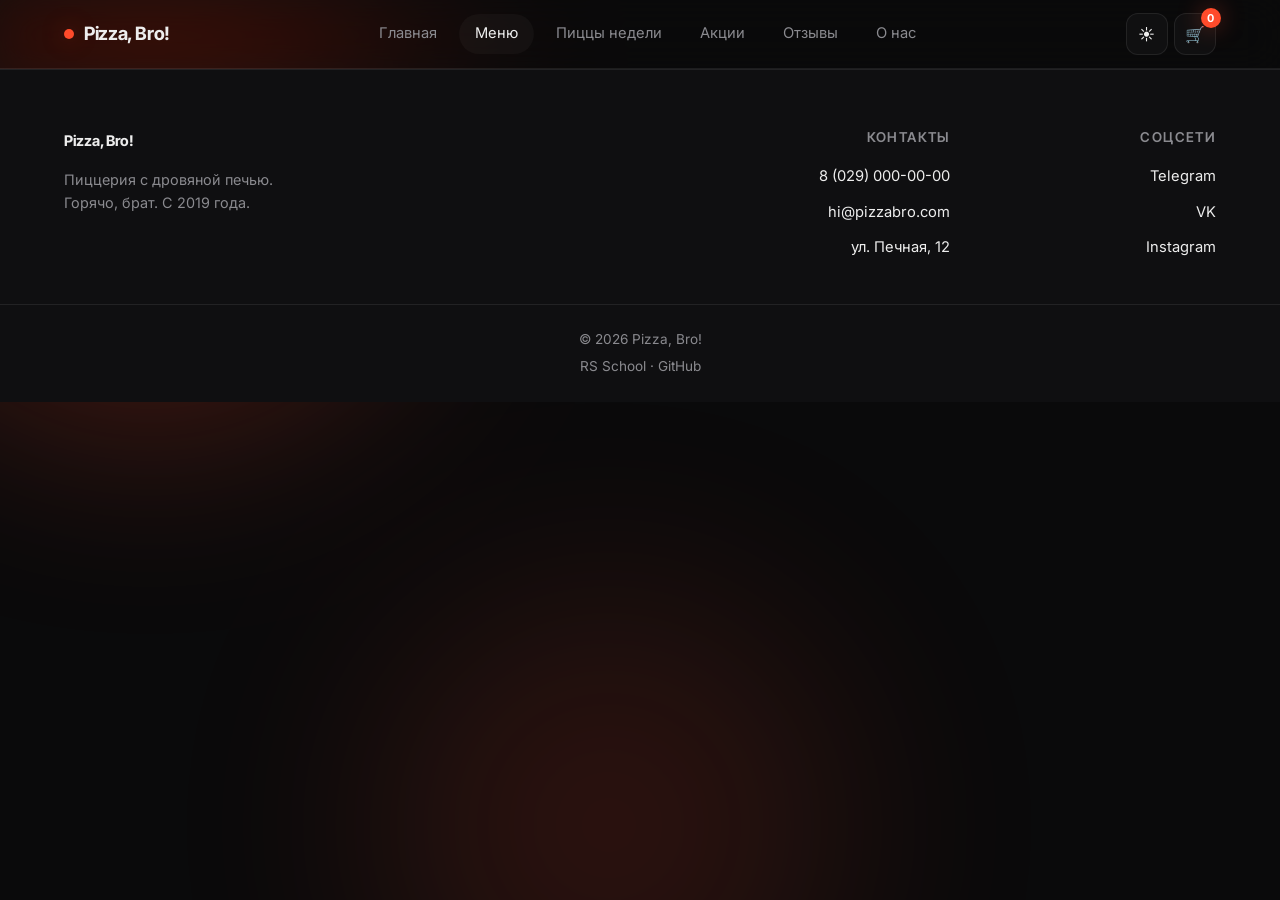
==== catalog.html @ a063a66c "feat: add catalog page with header and footer" ====
<!DOCTYPE html>
<html lang="ru" data-theme="dark">
<head>
    <meta charset="UTF-8">
    <meta name="viewport" content="width=device-width, initial-scale=1.0">
    <title>Меню — Pizza, Bro!</title>
    <meta name="description" content="Меню пиццерии Pizza, Bro!: пицца, напитки, десерты. Доставка за 30 минут.">
    <link rel="icon" type="image/svg+xml" href="favicon.svg">
    <link rel="preconnect" href="https://fonts.googleapis.com">
    <link rel="preconnect" href="https://fonts.gstatic.com" crossorigin>
    <link href="https://fonts.googleapis.com/css2?family=Inter:wght@400;500;600;700&family=Inter+Tight:wght@500;600;700&display=swap" rel="stylesheet">
    <link rel="stylesheet" href="css/style.css">
</head>
<body>

    <div class="bg-blobs">
        <div class="blob blob--1"></div>
        <div class="blob blob--2"></div>
    </div>

    <!-- ================= HEADER ================= -->
    <header class="header">
        <div class="container header__inner">
            <a href="index.html" class="logo" aria-label="Pizza, Bro! — на главную">
                <span class="logo__dot"></span>
                Pizza, Bro!
            </a>

            <nav class="nav" id="nav" aria-label="Основная навигация">
                <ul class="nav__list">
                    <li><a href="index.html" class="nav__link">Главная</a></li>
                    <li><a href="catalog.html" class="nav__link nav__link--active">Меню</a></li>
                    <li><a href="index.html#showcase" class="nav__link">Пиццы недели</a></li>
                    <li><a href="index.html#sale-pizzas" class="nav__link">Акции</a></li>
                    <li><a href="index.html#reviews" class="nav__link">Отзывы</a></li>
                    <li><a href="index.html#features" class="nav__link">О нас</a></li>
                </ul>
            </nav>

            <div class="header__actions">
                <button class="icon-btn" id="themeToggle" type="button" aria-label="Сменить тему">
                    <span class="theme-toggle__icon">☀️</span>
                </button>
                <button class="icon-btn cart-btn" id="cartBtn" type="button" aria-label="Корзина">
                    <span>🛒</span>
                    <span class="cart-btn__count" id="cartCount">0</span>
                </button>
                <button class="burger" id="burger" type="button" aria-label="Открыть меню" aria-expanded="false">
                    <span></span><span></span><span></span>
                </button>
            </div>
        </div>
    </header>

    <main>
        <!-- Контент каталога будет добавлен в следующем коммите -->
    </main>

    <!-- ================= FOOTER ================= -->
    <footer class="footer" id="contacts">
        <div class="container footer__inner">
            <div class="footer__col footer__col--brand">
                <a href="index.html" class="logo" aria-label="Pizza, Bro! — на главную">
                    <span class="logo__dot"></span>
                    Pizza, Bro!
                </a>
                <p>Пиццерия с дровяной печью.<br>Горячо, брат. С 2019 года.</p>
            </div>

            <div class="footer__col">
                <h4>Контакты</h4>
                <ul>
                    <li><a href="tel:+37500000000">8 (029) 000-00-00</a></li>
                    <li><a href="mailto:hi@pizzabro.com">hi@pizzabro.com</a></li>
                    <li>
                        <a href="https://yandex.by/maps/geo/53177019/?ll=27.727503%2C53.882847&z=11.21"
                           target="_blank" rel="noopener noreferrer">
                            ул. Печная, 12
                        </a>
                    </li>
                </ul>
            </div>

            <div class="footer__col">
                <h4>Соцсети</h4>
                <ul>
                    <li><a href="https://t.me/heras8" target="_blank" rel="noopener noreferrer">Telegram</a></li>
                    <li><a href="https://vk.ru" target="_blank" rel="noopener noreferrer">VK</a></li>
                    <li><a href="https://instagram.com/" target="_blank" rel="noopener noreferrer">Instagram</a></li>
                </ul>
            </div>
        </div>

        <div class="footer__bottom">
            <p>© 2026 Pizza, Bro!</p>
            <p>
                <a href="https://rs.school/" target="_blank" rel="noopener noreferrer">RS School</a>
                ·
                <a href="https://github.com/a-heras" target="_blank" rel="noopener noreferrer">GitHub</a>
            </p>
        </div>
    </footer>

    <script src="js/theme.js"></script>
</body>
</html>
---- css/style.css ----
:root {
    --bg: #0a0a0b;
    --bg-alt: #0f0f11;
    --card: rgba(255, 255, 255, .03);
    --card-hover: rgba(255, 255, 255, .06);
    --text: #ededed;
    --text-muted: #8a8a8f;
    --accent: #ff4b2b;
    --accent-hover: #ff6647;
    --accent-2: #ffc93c;
    --border: rgba(255, 255, 255, .08);
    --border-hover: rgba(255, 255, 255, .16);
    --glow: 0 0 60px rgba(255, 75, 43, .35);
    --glow-sm: 0 0 24px rgba(255, 75, 43, .4);
    --glow-btn:
        0 0 12px rgba(255, 75, 43, .35),
        0 0 24px rgba(255, 75, 43, .15);
    --radius: 24px;
    --radius-sm: 12px;
    --radius-pill: 999px;
    --container: 1200px;
    --transition: .3s cubic-bezier(.16, 1, .3, 1);
    --font: 'Inter', system-ui, sans-serif;
    --font-display: 'Inter Tight', 'Inter', sans-serif;
}

[data-theme="light"] {
    --bg: #f6f2ea;
    --bg-alt: #fdfaf4;
    --card: rgba(0, 0, 0, .025);
    --card-hover: rgba(0, 0, 0, .05);
    --text: #1c1814;
    --text-muted: #6d6359;
    --accent: #d6351a;
    --accent-hover: #e63a1c;
    --accent-2: #d68a00;
    --border: rgba(0, 0, 0, .09);
    --border-hover: rgba(0, 0, 0, .17);
    --glow: 0 0 40px rgba(214, 53, 26, .18);
    --glow-sm: 0 0 20px rgba(214, 53, 26, .22);
    --glow-btn:
        0 0 10px rgba(214, 53, 26, .22),
        0 0 20px rgba(214, 53, 26, .1);
}

* {
    margin: 0;
    padding: 0;
    box-sizing: border-box;
}

html {
    scroll-behavior: smooth;
    scroll-padding-top: 80px;
}

body {
    font-family: var(--font);
    background: var(--bg);
    color: var(--text);
    line-height: 1.6;
    -webkit-font-smoothing: antialiased;
    overflow-x: hidden;
    transition: background var(--transition), color var(--transition);
}

a {
    color: inherit;
    text-decoration: none;
}

img {
    max-width: 100%;
    display: block;
}

button {
    font-family: inherit;
    cursor: pointer;
    border: none;
    background: none;
}

ul {
    list-style: none;
}

h1,
h2,
h3,
h4 {
    font-family: var(--font-display);
    font-weight: 600;
    letter-spacing: -.03em;
    line-height: 1.1;
}

.container {
    max-width: var(--container);
    margin: 0 auto;
    padding: 0 24px;
}

section {
    padding: 100px 0;
}

.bg-blobs {
    position: fixed;
    inset: 0;
    z-index: -1;
    overflow: hidden;
    pointer-events: none;
}

.blob {
    position: absolute;
    border-radius: 50%;
    filter: blur(120px);
    opacity: .35;
}

.blob--1 {
    width: 500px;
    height: 500px;
    background: var(--accent);
    top: -100px;
    left: -100px;
    animation: blobFloat 20s ease-in-out infinite;
}

.blob--2 {
    width: 450px;
    height: 450px;
    background: var(--accent);
    bottom: -150px;
    left: 30%;
    opacity: .15;
    animation: blobFloat 30s ease-in-out infinite;
}

@keyframes blobFloat {
    0%,
    100% {
        transform: translate(0, 0) scale(1);
    }
    33% {
        transform: translate(60px, -40px) scale(1.1);
    }
    66% {
        transform: translate(-40px, 60px) scale(.95);
    }
}

.section-head {
    display: flex;
    justify-content: space-between;
    align-items: flex-end;
    gap: 24px;
    flex-wrap: wrap;
    margin-bottom: 60px;
}

.section-head--center {
    flex-direction: column;
    align-items: center;
    text-align: center;
}

.section-title {
    font-size: clamp(1.5rem, 3vw, 2.25rem);
    margin-bottom: 12px;
}

.section-sub {
    color: var(--text-muted);
    font-size: 1.05rem;
    max-width: 520px;
}

.btn {
    display: inline-flex;
    align-items: center;
    justify-content: center;
    gap: 8px;
    padding: 14px 26px;
    border-radius: var(--radius-sm);
    font-weight: 500;
    font-size: .95rem;
    transition: var(--transition);
    white-space: nowrap;
}

.btn--primary {
    background: var(--accent);
    color: #fff;
    box-shadow: var(--glow-sm);
}

.btn--primary:hover {
    background: var(--accent-hover);
    color: #fff;
    transform: translateY(-2px);
    box-shadow: var(--glow-btn);
}

.btn__arrow {
    transition: transform var(--transition);
}

.btn--primary:hover .btn__arrow {
    transform: translateX(4px);
}

.btn--ghost {
    background: var(--card);
    color: var(--text);
    border: 1px solid var(--border);
    backdrop-filter: blur(10px);
}

.btn--ghost:hover {
    background: var(--accent);
    border-color: var(--accent);
    color: #fff;
    transform: translateY(-2px);
    box-shadow: var(--glow-btn);
}

.btn--small {
    padding: 9px 18px;
    font-size: .85rem;
    background: var(--accent);
    color: #fff;
    border-radius: var(--radius-sm);
}

.btn--small:hover {
    background: var(--accent-hover);
    color: #fff;
    box-shadow: var(--glow-btn);
}

/* ============================================================
   HEADER
   ============================================================ */

.header {
    position: sticky;
    top: 0;
    z-index: 100;
    background: rgba(10, 10, 11, .6);
    backdrop-filter: saturate(180%) blur(20px);
    -webkit-backdrop-filter: saturate(180%) blur(20px);
    border-bottom: 1px solid var(--border);
    transition: background var(--transition);
}

[data-theme="light"] .header {
    background: rgba(250, 250, 250, .7);
}

.header__inner {
    display: flex;
    align-items: center;
    justify-content: space-between;
    height: 68px;
    gap: 24px;
}

.logo {
    display: flex;
    align-items: center;
    gap: 10px;
    font-family: var(--font-display);
    font-weight: 700;
    font-size: 1.15rem;
    letter-spacing: -.02em;
}

.logo__dot {
    width: 10px;
    height: 10px;
    border-radius: 50%;
    background: var(--accent);
    box-shadow: var(--glow-sm);
    animation: pulse 2s ease-in-out infinite;
}

@keyframes pulse {
    0%,
    100% {
        opacity: 1;
        transform: scale(1);
    }
    50% {
        opacity: .7;
        transform: scale(1.2);
    }
}

.nav__list {
    display: flex;
    gap: 6px;
}

.nav__link {
    display: inline-block;
    font-size: .92rem;
    color: var(--text-muted);
    padding: 8px 16px;
    border-radius: var(--radius-pill);
    transition: var(--transition);
}

.nav__link:hover {
    color: #fff;
    background: var(--accent);
    box-shadow: var(--glow-btn);
}

.nav__link--active {
    color: var(--text);
    background: var(--card);
}

.header__actions {
    display: flex;
    align-items: center;
    gap: 6px;
}

.icon-btn {
    width: 42px;
    height: 42px;
    border-radius: var(--radius-sm);
    display: grid;
    place-items: center;
    font-size: 1rem;
    color: var(--text);
    background: var(--card);
    border: 1px solid var(--border);
    position: relative;
    transition: var(--transition);
}

.icon-btn:hover {
    background: var(--accent);
    border-color: var(--accent);
    color: #fff;
    transform: translateY(-1px);
    box-shadow: var(--glow-btn);
}

#themeToggle:hover {
    background: var(--card-hover);
    border-color: rgba(255, 75, 43, .4);
    color: var(--accent);
    box-shadow: var(--glow-btn);
}

.cart-btn__count {
    position: absolute;
    top: -6px;
    right: -6px;
    background: var(--accent);
    color: #fff;
    font-size: .68rem;
    font-weight: 700;
    min-width: 20px;
    height: 20px;
    padding: 0 5px;
    border-radius: 999px;
    display: grid;
    place-items: center;
    box-shadow: var(--glow-sm);
}

.burger {
    display: none;
    flex-direction: column;
    gap: 5px;
    width: 42px;
    height: 42px;
    background: transparent;
    border: none;
    align-items: center;
    justify-content: center;
    padding: 0;
    cursor: pointer;
    transition: var(--transition);
}

.burger span {
    display: block;
    width: 22px;
    height: 2px;
    background: var(--text);
    border-radius: 2px;
    transition: var(--transition);
}

.burger:hover {
    background: transparent;
    box-shadow: none;
    transform: none;
}

.burger:hover span {
    background: var(--accent);
}

@media (max-width: 865px) {
    .nav {
        position: fixed;
        top: 68px;
        left: 0;
        right: 0;
        display: none;
        background: transparent;
        backdrop-filter: none;
        -webkit-backdrop-filter: none;
        border-bottom: none;
        padding: 16px 20px 20px;
        z-index: 99;
    }

    .nav--open {
        display: block;
    }

    .nav__list {
        flex-direction: column;
        gap: 8px;
        align-items: stretch;
    }

    .nav__link {
        display: block;
        padding: 14px 20px;
        background: var(--card);
        border: 1px solid var(--border);
        backdrop-filter: blur(20px);
        -webkit-backdrop-filter: blur(20px);
        border-radius: var(--radius-sm);
        text-align: center;
    }

    .burger {
        display: flex;
    }
}

/* ============================================================
   HERO
   ============================================================ */

.hero {
    padding: 80px 0 80px;
}

.hero__inner {
    display: grid;
    grid-template-columns: 1.1fr 1fr;
    gap: 60px;
    align-items: center;
}

.hero__badge {
    display: inline-flex;
    align-items: center;
    gap: 8px;
    background: var(--card);
    border: 1px solid var(--border);
    padding: 6px 14px;
    border-radius: var(--radius-pill);
    font-size: .82rem;
    color: var(--text-muted);
    margin-bottom: 24px;
    backdrop-filter: blur(10px);
}

.hero__badge-dot {
    width: 6px;
    height: 6px;
    border-radius: 50%;
    background: #22c55e;
    box-shadow: 0 0 12px #22c55e;
    animation: pulse 2s ease-in-out infinite;
}

.hero__title {
    font-size: clamp(2.4rem, 5.5vw, 4.2rem);
    font-weight: 600;
    margin-bottom: 22px;
    line-height: 1.05;
}

.hero__gradient {
    background: linear-gradient(135deg, var(--accent) 0%, var(--accent-2) 100%);
    -webkit-background-clip: text;
    background-clip: text;
    -webkit-text-fill-color: transparent;
}

.hero__text {
    color: var(--text-muted);
    font-size: 1.1rem;
    margin-bottom: 34px;
    max-width: 500px;
}

.hero__buttons {
    display: flex;
    gap: 12px;
    flex-wrap: wrap;
    margin-bottom: 50px;
}

.hero__stats {
    display: grid;
    grid-template-columns: repeat(3, 1fr);
    gap: 32px;
    padding-top: 32px;
    border-top: 1px solid var(--border);
    max-width: 440px;
}

.hero__stats li {
    display: flex;
    flex-direction: column;
    align-items: flex-start;
}

.hero__stats strong {
    font-family: var(--font-display);
    font-size: 1.8rem;
    font-weight: 700;
    letter-spacing: -.03em;
    line-height: 1;
    margin-bottom: 6px;
}

.hero__stats span {
    color: var(--text-muted);
    font-size: .85rem;
    line-height: 1.3;
}

.hero__image {
    position: relative;
    display: grid;
    place-items: center;
    min-height: 480px;
    padding: 40px 20px;
    max-width: 640px;
    margin-left: auto;
    margin-right: auto;
    width: 100%;
}

.hero__glow {
    position: absolute;
    width: 320px;
    height: 320px;
    border-radius: 50%;
    background: radial-gradient(
        circle,
        rgba(255, 75, 43, .5) 0%,
        rgba(255, 75, 43, .15) 40%,
        transparent 70%
    );
    opacity: .5;
    filter: blur(60px);
    pointer-events: none;
    animation: pulse 4s ease-in-out infinite;
    z-index: 0;
}

.hero__pizza {
    font-size: 240px;
    line-height: 1;
    position: relative;
    z-index: 1;
    filter: drop-shadow(0 20px 40px rgba(255, 75, 43, .3));
    animation: float 5s ease-in-out infinite;
}

@keyframes float {
    0%,
    100% {
        transform: translateY(0) rotate(-3deg);
    }
    50% {
        transform: translateY(-16px) rotate(3deg);
    }
}

.hero__card {
    position: absolute;
    display: flex;
    align-items: center;
    gap: 12px;
    background: rgba(255, 255, 255, .05);
    border: 1px solid var(--border);
    padding: 12px 16px;
    border-radius: var(--radius-sm);
    backdrop-filter: blur(20px);
    -webkit-backdrop-filter: blur(20px);
    font-size: .85rem;
    box-shadow: 0 8px 32px rgba(0, 0, 0, .3);
    animation: float 4s ease-in-out infinite;
    z-index: 2;
}

[data-theme="light"] .hero__card {
    background: rgba(255, 255, 255, .8);
    box-shadow: 0 8px 32px rgba(0, 0, 0, .08);
}

.hero__card-icon {
    font-size: 1.4rem;
}

.hero__card strong {
    display: block;
    font-size: .9rem;
    font-weight: 600;
}

.hero__card span {
    color: var(--text-muted);
    font-size: .78rem;
}

.hero__card--1 {
    top: 12%;
    left: -30px;
    animation-delay: .5s;
}

.hero__card--2 {
    bottom: 12%;
    right: -30px;
    animation-delay: 1.5s;
}

@media (max-width: 1024px) {
    .hero {
        padding: 60px 0 80px;
    }

    .hero__inner {
        grid-template-columns: 1fr;
        text-align: center;
    }

    .hero__text {
        margin-left: auto;
        margin-right: auto;
    }

    .hero__buttons {
        justify-content: center;
    }

    .hero__stats {
        max-width: 480px;
        margin-left: auto;
        margin-right: auto;
    }

    .hero__image {
        min-height: 420px;
        max-width: 560px;
        padding: 30px 16px;
    }

    .hero__pizza {
        font-size: 200px;
    }

    .hero__glow {
        width: 260px;
        height: 260px;
    }

    .hero__card--1 {
        top: 8%;
        left: -20px;
    }

    .hero__card--2 {
        bottom: 8%;
        right: -20px;
    }
}

@media (max-width: 768px) {
    .hero {
        padding: 40px 0 60px;
    }

    .hero__image {
        min-height: 360px;
        max-width: 480px;
    }

    .hero__pizza {
        font-size: 170px;
    }

    .hero__glow {
        width: 220px;
        height: 220px;
    }

    .hero__card {
        padding: 10px 14px;
        font-size: .8rem;
    }

    .hero__card--1 {
        top: 6%;
        left: -10px;
    }

    .hero__card--2 {
        bottom: 6%;
        right: -10px;
    }
}

@media (max-width: 480px) {
    .hero {
        padding: 32px 0 48px;
    }

    .hero__title {
        font-size: 2rem;
    }

    .hero__image {
        min-height: 320px;
        max-width: 100%;
        padding: 24px 8px;
    }

    .hero__pizza {
        font-size: 140px;
    }

    .hero__glow {
        width: 180px;
        height: 180px;
    }

    .hero__card {
        padding: 8px 12px;
        font-size: .75rem;
    }

    .hero__card-icon {
        font-size: 1.2rem;
    }

    .hero__card--1 {
        top: 4%;
        left: 0;
    }

    .hero__card--2 {
        bottom: 4%;
        right: 0;
    }

    .hero__stats {
        gap: 20px;
        max-width: 100%;
    }

    .hero__stats strong {
        font-size: 1.5rem;
    }

    .hero__stats span {
        font-size: .75rem;
    }
}

/* ============================================================
   CAROUSEL
   ============================================================ */

.carousel {
    padding: 80px 0 40px;
    overflow: hidden;
}

.carousel__head {
    display: flex;
    flex-direction: column;
    align-items: center;
    text-align: center;
    margin-bottom: 60px;
}

.carousel__head .section-title {
    margin-bottom: 0;
}

.carousel__stage {
    position: relative;
    overflow: hidden;
    isolation: isolate;
}

.carousel__viewport {
    overflow: hidden;
}

.carousel__track {
    display: flex;
    transition: transform .8s cubic-bezier(.16, 1, .3, 1);
}

.carousel__slide {
    flex: 0 0 100%;
}

.carousel__inner {
    display: grid;
    grid-template-columns: 1fr 1fr;
    gap: 80px;
    align-items: stretch;
    min-height: 380px;
    padding: 0 60px;
}

.carousel__visual {
    position: relative;
    display: flex;
    align-items: center;
    justify-content: center;
    min-height: 100%;
}

.carousel__pizza {
    position: relative;
    font-size: 210px;
    line-height: 1;
    filter: drop-shadow(0 20px 40px rgba(255, 75, 43, .3));
    animation: float 6s ease-in-out infinite;
}

.carousel__tag {
    position: absolute;
    top: 0;
    right: 0;
    z-index: 3;
    display: inline-block;
    font-size: .75rem;
    font-weight: 600;
    text-transform: uppercase;
    letter-spacing: .12em;
    color: var(--text-muted);
    background: var(--card);
    border: 1px solid var(--border);
    padding: 6px 14px;
    border-radius: var(--radius-pill);
    backdrop-filter: blur(10px);
    transition: var(--transition);
}

.carousel__tag:hover {
    background: var(--accent);
    border-color: var(--accent);
    color: #fff;
    box-shadow: var(--glow-btn);
}

.carousel__tag--hot {
    color: var(--accent);
    border-color: rgba(255, 75, 43, .3);
    background: rgba(255, 75, 43, .08);
}

.carousel__content {
    display: flex;
    flex-direction: column;
    justify-content: flex-start;
    gap: 16px;
    max-width: 460px;
}

.carousel__title {
    font-size: clamp(1.4rem, 2.5vw, 1.8rem);
    font-weight: 600;
    letter-spacing: -.03em;
    line-height: 1.15;
}

.carousel__desc {
    color: var(--text-muted);
    font-size: 1.05rem;
    line-height: 1.6;
    max-width: 460px;
}

.carousel__price {
    font-family: var(--font-display);
    font-weight: 700;
    font-size: 2rem;
    color: var(--accent);
    letter-spacing: -.03em;
    margin-top: 8px;
}

.carousel__btn {
    align-self: flex-start;
    margin-top: 12px;
    padding: 16px 30px;
}

.carousel__arrow {
    position: absolute;
    top: 50%;
    transform: translateY(-50%);
    width: 52px;
    height: 52px;
    border-radius: 50%;
    background: rgba(255, 255, 255, .06);
    border: 1px solid rgba(255, 255, 255, .12);
    color: var(--text);
    font-size: 1.15rem;
    line-height: 1;
    display: flex;
    align-items: center;
    justify-content: center;
    padding: 0;
    transition: var(--transition);
    z-index: 2;
    backdrop-filter: blur(20px);
    -webkit-backdrop-filter: blur(20px);
}

.carousel__arrow span {
    display: block;
    line-height: 1;
    transform: translateY(-1px);
}

.carousel__arrow:hover {
    background: var(--accent);
    border-color: var(--accent);
    color: #fff;
    transform: translateY(-50%);
}

.carousel__arrow--prev {
    left: 0;
}

.carousel__arrow--next {
    right: 0;
}

[data-theme="light"] .carousel__arrow {
    background: rgba(0, 0, 0, .03);
    border-color: rgba(0, 0, 0, .08);
}

[data-theme="light"] .carousel__arrow:hover {
    background: var(--accent);
    border-color: var(--accent);
    color: #fff;
}

@media (max-width: 1200px) and (min-width: 1025px) {
    .carousel__inner {
        padding: 0 50px;
        gap: 50px;
        min-height: 360px;
    }

    .carousel__pizza {
        font-size: 180px;
    }
}

@media (max-width: 1024px) {
    .carousel {
        padding: 80px 0 60px;
    }

    .carousel__head {
        margin-bottom: 40px;
    }

    .carousel__inner {
        padding: 0 60px;
        gap: 40px;
        min-height: 340px;
    }

    .carousel__pizza {
        font-size: 170px;
    }
}

@media (max-width: 768px) {
    .carousel {
        padding: 60px 0 40px;
    }

    .carousel__head {
        margin-bottom: 24px;
    }

    .carousel__stage {
        padding-bottom: 60px;
    }

    .carousel__inner {
        grid-template-columns: 1fr 1fr;
        gap: 20px;
        align-items: stretch;
        min-height: 180px;
        padding: 0;
    }

    .carousel__pizza {
        font-size: 120px;
        filter: drop-shadow(0 10px 20px rgba(255, 75, 43, .25));
    }

    .carousel__tag {
        padding: 4px 10px;
        font-size: .65rem;
        letter-spacing: .08em;
    }

    .carousel__content {
        justify-content: flex-start;
        gap: 6px;
        text-align: left;
    }

    .carousel__title {
        font-size: 1.4rem;
        line-height: 1.15;
    }

    .carousel__desc {
        font-size: .9rem;
        line-height: 1.5;
    }

    .carousel__price {
        font-size: 1.4rem;
        margin-top: 4px;
    }

    .carousel__btn {
        align-self: flex-start;
        padding: 10px 18px;
        font-size: .85rem;
        margin-top: 4px;
    }

    .carousel__arrow {
        top: auto;
        bottom: 0;
        transform: none;
        width: 42px;
        height: 42px;
        font-size: .95rem;
    }

    .carousel__arrow--prev {
        left: 50%;
        right: auto;
        margin-left: -50px;
    }

    .carousel__arrow--next {
        right: 50%;
        left: auto;
        margin-right: -50px;
    }

    .carousel__arrow:hover {
        transform: translateY(-2px);
    }
}

@media (max-width: 480px) {
    .carousel {
        padding: 48px 0 32px;
    }

    .carousel__head {
        margin-bottom: 20px;
    }

    .carousel__stage {
        padding-bottom: 56px;
    }

    .carousel__inner {
        grid-template-columns: 1fr 1fr;
        gap: 14px;
        min-height: 140px;
    }

    .carousel__pizza {
        font-size: 100px;
        filter: drop-shadow(0 8px 16px rgba(255, 75, 43, .2));
    }

    .carousel__tag {
        padding: 3px 8px;
        font-size: .6rem;
        letter-spacing: .06em;
    }

    .carousel__title {
        font-size: 1.15rem;
    }

    .carousel__desc {
        font-size: .8rem;
    }

    .carousel__price {
        font-size: 1.1rem;
    }

    .carousel__btn {
        padding: 8px 16px;
        font-size: .8rem;
    }

    .carousel__arrow {
        width: 38px;
        height: 38px;
        font-size: .9rem;
    }

    .carousel__arrow--prev {
        margin-left: -44px;
    }

    .carousel__arrow--next {
        margin-right: -44px;
    }
}

/* ============================================================
   SALE
   ============================================================ */

.sale {
    padding: 100px 0;
}

.sale__grid {
    display: grid;
    grid-template-columns: repeat(4, 1fr);
    gap: 20px;
}

.sale-card {
    position: relative;
    background: var(--card);
    border: 1px solid var(--border);
    border-radius: var(--radius);
    overflow: hidden;
    transition: var(--transition);
    backdrop-filter: blur(10px);
    display: flex;
    flex-direction: column;
}

.sale-card:hover {
    border-color: var(--border-hover);
    transform: translateY(-6px);
    box-shadow: 0 20px 40px rgba(0, 0, 0, .3);
}

[data-theme="light"] .sale-card:hover {
    box-shadow: 0 20px 40px rgba(0, 0, 0, .08);
}

.sale-card__badge {
    position: absolute;
    top: 16px;
    right: 16px;
    background: linear-gradient(135deg, var(--accent), var(--accent-2));
    color: #fff;
    font-size: .72rem;
    font-weight: 700;
    text-transform: uppercase;
    letter-spacing: .08em;
    padding: 6px 12px;
    border-radius: var(--radius-pill);
    box-shadow: var(--glow-sm);
    z-index: 2;
}

.sale-card__img {
    font-size: 4rem;
    text-align: center;
    padding: 36px 0 8px;
    transition: var(--transition);
}

.sale-card:hover .sale-card__img {
    transform: scale(1.1) rotate(6deg);
}

.sale-card__body {
    padding: 20px 22px 24px;
    display: flex;
    flex-direction: column;
    flex: 1;
}

.sale-card h3 {
    font-size: 1.1rem;
    margin-bottom: 8px;
}

.sale-card p {
    color: var(--text-muted);
    font-size: .88rem;
    margin-bottom: 18px;
    flex: 1;
}

.sale-card__bottom {
    display: flex;
    justify-content: space-between;
    align-items: center;
    gap: 10px;
    margin-top: auto;
}

.price {
    font-family: var(--font-display);
    font-weight: 700;
    font-size: 1.15rem;
    letter-spacing: -.02em;
    color: var(--accent);
}

.link-more {
    color: var(--accent);
    font-weight: 500;
    font-size: .95rem;
    padding: 8px 16px;
    border-radius: var(--radius-pill);
    transition: var(--transition);
}

.link-more:hover {
    background: var(--accent);
    color: #fff;
    box-shadow: var(--glow-btn);
}

/* ============================================================
   CTA
   ============================================================ */

.cta {
    margin-top: 48px;
}

.cta__inner {
    position: relative;
    display: flex;
    justify-content: space-between;
    align-items: center;
    gap: 40px;
    flex-wrap: wrap;
    background: linear-gradient(135deg, rgba(255, 75, 43, .15), rgba(255, 201, 60, .08));
    border: 1px solid var(--border);
    padding: 48px 56px;
    border-radius: var(--radius);
    backdrop-filter: blur(20px);
    -webkit-backdrop-filter: blur(20px);
    overflow: hidden;
}

.cta__inner::before {
    content: '';
    position: absolute;
    top: -50%;
    right: -20%;
    width: 400px;
    height: 400px;
    background: radial-gradient(circle, var(--accent), transparent 70%);
    opacity: .2;
    filter: blur(60px);
    pointer-events: none;
}

.cta__text {
    position: relative;
    z-index: 1;
    max-width: 480px;
}

.cta__text h3 {
    font-size: clamp(1.4rem, 3vw, 2rem);
    font-weight: 600;
    letter-spacing: -.03em;
    margin-bottom: 10px;
}

.cta__text p {
    color: var(--text-muted);
    font-size: 1.05rem;
}

.cta__form {
    display: flex;
    gap: 30px;
    flex-wrap: wrap;
    position: relative;
    z-index: 1;
}

.cta__form input {
    padding: 14px 22px;
    border-radius: var(--radius-sm);
    border: 1px solid var(--border);
    background: var(--card);
    color: var(--text);
    font-size: .95rem;
    min-width: 260px;
    outline: none;
    font-family: inherit;
    backdrop-filter: blur(10px);
    transition: var(--transition);
}

.cta__form input:focus {
    border-color: var(--accent);
    box-shadow: 0 0 0 3px rgba(255, 75, 43, .15);
}

.cta__form input::placeholder {
    color: var(--text-muted);
}

@media (max-width: 1024px) {
    .sale__grid {
        grid-template-columns: repeat(2, 1fr);
    }
}

@media (max-width: 768px) {
    .cta__inner {
        padding: 32px 24px;
        text-align: center;
        justify-content: center;
    }

    .cta__form {
        justify-content: center;
        width: 100%;
        gap: 16px;
    }

    .cta__form input {
        min-width: 100%;
    }
}

@media (max-width: 480px) {
    .sale__grid {
        grid-template-columns: 1fr;
    }

    .cta__inner {
        padding: 28px 20px;
    }
}

/* ============================================================
   REVIEWS
   ============================================================ */

.reviews__grid {
    display: grid;
    grid-template-columns: repeat(3, 1fr);
    gap: 20px;
}

.review {
    background: var(--card);
    border: 1px solid var(--border);
    border-radius: var(--radius);
    padding: 32px 28px;
    backdrop-filter: blur(10px);
    transition: var(--transition);
}

.review:hover {
    background: var(--card-hover);
    border-color: var(--border-hover);
    transform: translateY(-4px);
}

.review p {
    font-size: 1.02rem;
    margin-bottom: 24px;
    line-height: 1.55;
}

.review footer {
    display: flex;
    align-items: center;
    gap: 12px;
}

.review__avatar {
    width: 40px;
    height: 40px;
    border-radius: 50%;
    background: linear-gradient(135deg, var(--accent), var(--accent-2));
    color: #fff;
    display: grid;
    place-items: center;
    font-weight: 700;
    font-size: .95rem;
}

.review footer strong {
    display: block;
    font-size: .92rem;
}

.review footer span {
    color: var(--text-muted);
    font-size: .82rem;
}

/* ============================================================
   FEATURES
   ============================================================ */

.features__grid {
    display: grid;
    grid-template-columns: repeat(4, 1fr);
    gap: 20px;
}

.feature {
    background: var(--card);
    border: 1px solid var(--border);
    padding: 32px 26px;
    border-radius: var(--radius);
    backdrop-filter: blur(10px);
    transition: var(--transition);
    position: relative;
    overflow: hidden;
}

.feature::before {
    content: '';
    position: absolute;
    top: 0;
    left: 0;
    right: 0;
    height: 1px;
    background: linear-gradient(90deg, transparent, var(--accent), transparent);
    opacity: 0;
    transition: var(--transition);
}

.feature:hover {
    background: var(--card-hover);
    border-color: var(--border-hover);
    transform: translateY(-6px);
}

.feature:hover::before {
    opacity: 1;
}

.feature__icon {
    font-size: 2rem;
    margin-bottom: 16px;
    display: inline-block;
    transition: var(--transition);
}

.feature:hover .feature__icon {
    transform: scale(1.15) rotate(-5deg);
}

.feature h3 {
    font-size: 1.1rem;
    margin-bottom: 8px;
}

.feature p {
    color: var(--text-muted);
    font-size: .92rem;
}

@media (max-width: 1024px) {
    .reviews__grid {
        grid-template-columns: 1fr 1fr;
    }

    .features__grid {
        grid-template-columns: repeat(2, 1fr);
    }
}

@media (max-width: 768px) {
    .reviews__grid {
        grid-template-columns: 1fr;
    }

    .section-head {
        margin-bottom: 40px;
    }
}

@media (max-width: 480px) {
    .features__grid {
        grid-template-columns: 1fr;
    }
}

/* ============================================================
   FOOTER
   ============================================================ */

.footer {
    background: var(--bg-alt);
    border-top: 1px solid var(--border);
    padding-top: 60px;
}

.footer__inner {
    display: grid;
    grid-template-columns: 3fr 1fr 1fr;
    gap: 60px;
    padding-bottom: 44px;
    align-items: start;
    justify-items: end;
}

.footer__col {
    display: flex;
    flex-direction: column;
    align-items: flex-end;
    text-align: right;
}

.footer__col--brand {
    justify-self: start;
    align-items: flex-start;
    text-align: left;
}

.footer__col--brand p {
    color: var(--text-muted);
    margin-top: 14px;
    font-size: .9rem;
    max-width: 320px;
    line-height: 1.6;
}

.footer__col h4 {
    font-size: .85rem;
    font-weight: 600;
    text-transform: uppercase;
    letter-spacing: .1em;
    color: var(--text-muted);
    margin-bottom: 18px;
}

.footer__col ul {
    display: flex;
    flex-direction: column;
    gap: 10px;
    width: 100%;
}

.footer__col li {
    margin: 0;
}

.footer__col a {
    color: var(--text);
    font-size: .92rem;
    transition: var(--transition);
    display: inline-block;
}

.footer__col a:hover {
    color: var(--accent);
    text-shadow: 0 0 12px rgba(255, 75, 43, .4);
}

.footer__bottom {
    border-top: 1px solid var(--border);
    padding: 24px 0;
    text-align: center;
    color: var(--text-muted);
    font-size: .85rem;
}

.footer__bottom p + p {
    margin-top: 6px;
}

.footer__bottom a {
    color: var(--text-muted);
    transition: var(--transition);
}

.footer__bottom a:hover {
    color: var(--accent);
    text-shadow: 0 0 12px rgba(255, 75, 43, .4);
}

@media (max-width: 1024px) {
    .footer__inner {
        grid-template-columns: 1fr 1fr;
        gap: 40px 32px;
        justify-items: center;
    }

    .footer__col--brand {
        grid-column: 1 / -1;
        align-items: center;
        text-align: center;
        justify-self: center;
    }

    .footer__col--brand p {
        margin-left: auto;
        margin-right: auto;
    }

    .footer__col {
        align-items: center;
        text-align: center;
    }

    .footer__col ul {
        align-items: center;
    }
}

@media (max-width: 768px) {
    .footer__inner {
        grid-template-columns: 1fr 1fr;
        gap: 32px 24px;
    }
}

@media (max-width: 480px) {
    .footer__inner {
        grid-template-columns: 1fr;
        gap: 28px;
        justify-items: center;
    }

    .footer__col {
        width: 100%;
        max-width: 320px;
        align-items: center;
        text-align: center;
    }

    .footer__col--brand p {
        margin-left: auto;
        margin-right: auto;
    }

    .footer__col ul {
        align-items: center;
    }
}
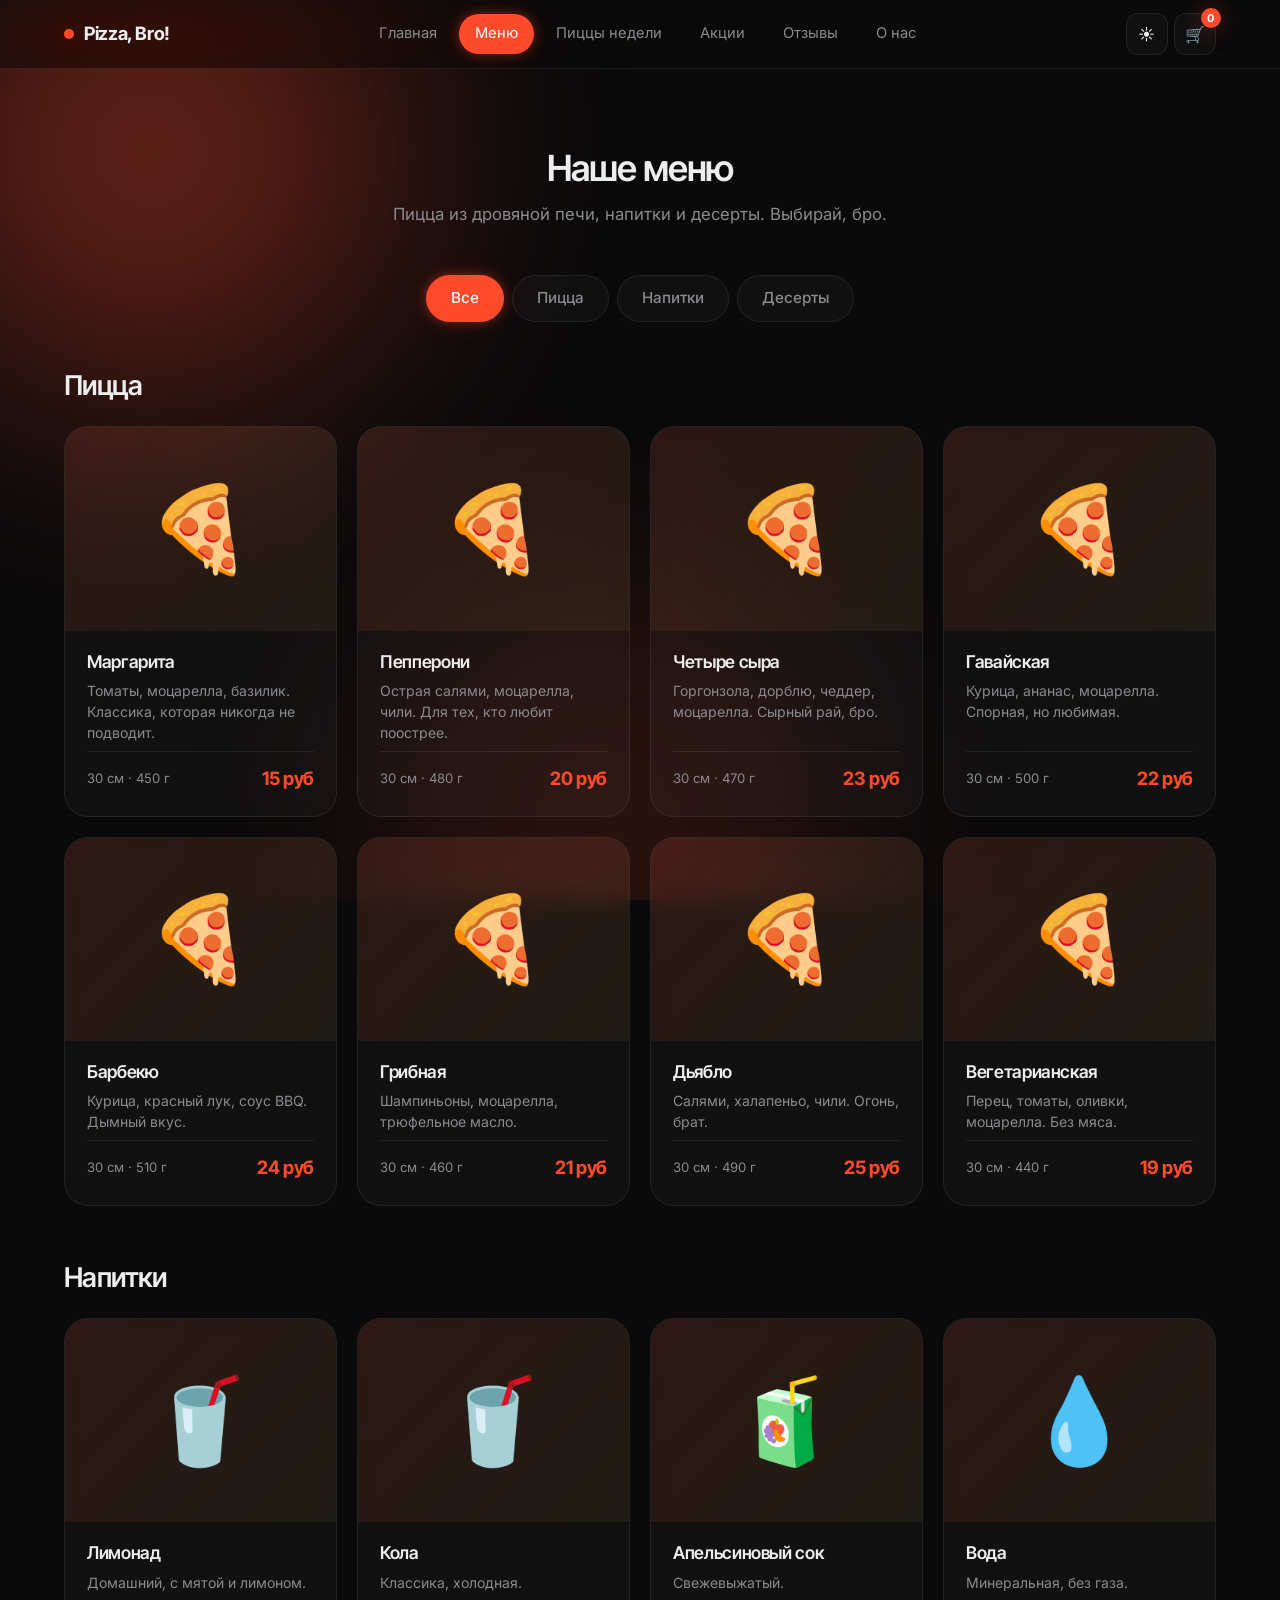
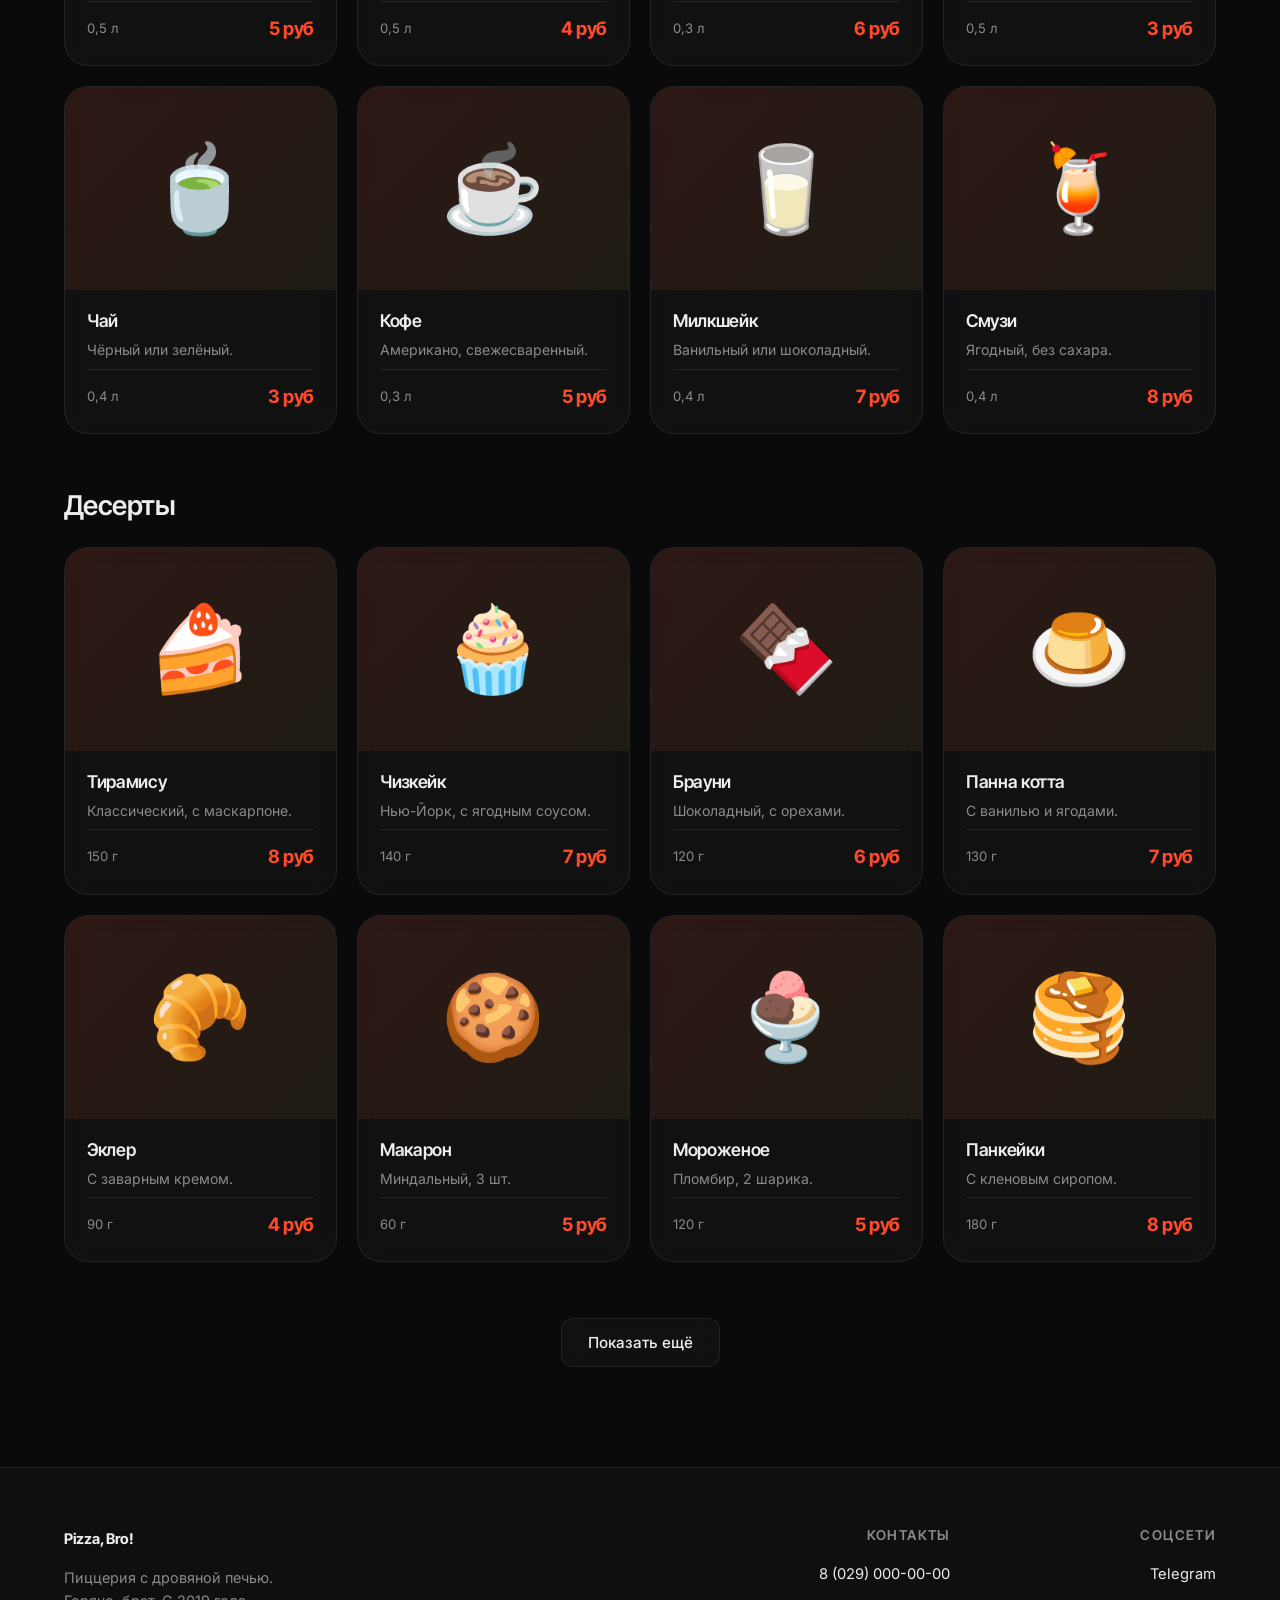
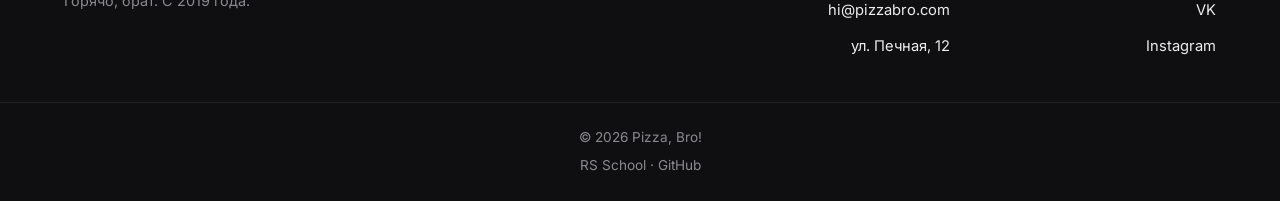
==== commit 9ea166ee: "feat: add cards and category tabs" ====
--- a/catalog.html
+++ b/catalog.html
@@ -10,6 +10,7 @@
     <link rel="preconnect" href="https://fonts.gstatic.com" crossorigin>
     <link href="https://fonts.googleapis.com/css2?family=Inter:wght@400;500;600;700&family=Inter+Tight:wght@500;600;700&display=swap" rel="stylesheet">
     <link rel="stylesheet" href="css/style.css">
+    <link rel="stylesheet" href="css/catalog.css">
 </head>
 <body>
 
@@ -53,7 +54,395 @@
     </header>
 
     <main>
-        <!-- Контент каталога будет добавлен в следующем коммите -->
+
+        <!-- ================= CATALOG ================= -->
+        <section class="catalog" id="catalog">
+            <div class="container">
+                <h1 class="section-title catalog__title">Наше меню</h1>
+                <p class="section-sub catalog__sub">Пицца из дровяной печи, напитки и десерты. Выбирай, бро.</p>
+
+                <div class="catalog__categories">
+
+                    <input type="radio" name="category" id="cat-all" class="catalog__radio" checked>
+                    <input type="radio" name="category" id="cat-pizza" class="catalog__radio">
+                    <input type="radio" name="category" id="cat-drinks" class="catalog__radio">
+                    <input type="radio" name="category" id="cat-desserts" class="catalog__radio">
+
+                    <div class="catalog__tabs" role="tablist" aria-label="Категории меню">
+                        <label for="cat-all" class="catalog__tab">Все</label>
+                        <label for="cat-pizza" class="catalog__tab">Пицца</label>
+                        <label for="cat-drinks" class="catalog__tab">Напитки</label>
+                        <label for="cat-desserts" class="catalog__tab">Десерты</label>
+                    </div>
+
+                    <div class="catalog__panels">
+
+                        <div class="catalog__panel catalog__panel--pizza">
+                            <h2 class="catalog__category-title">Пицца</h2>
+                            <div class="catalog__grid catalog__grid--pizza">
+
+                                <article class="card">
+                                    <div class="card__img">
+                                        <img src="images/pizza-margherita.svg" alt="Пицца Маргарита с томатами, моцареллой и базиликом">
+                                    </div>
+                                    <div class="card__body">
+                                        <h3 class="card__title">Маргарита</h3>
+                                        <p class="card__desc">Томаты, моцарелла, базилик. Классика, которая никогда не подводит.</p>
+                                        <div class="card__meta">
+                                            <span class="card__weight">30 см · 450 г</span>
+                                            <span class="price">15 руб</span>
+                                        </div>
+                                    </div>
+                                </article>
+
+                                <article class="card">
+                                    <div class="card__img">
+                                        <img src="images/pizza-pepperoni.svg" alt="Пицца Пепперони с острой салями и чили">
+                                    </div>
+                                    <div class="card__body">
+                                        <h3 class="card__title">Пепперони</h3>
+                                        <p class="card__desc">Острая салями, моцарелла, чили. Для тех, кто любит поострее.</p>
+                                        <div class="card__meta">
+                                            <span class="card__weight">30 см · 480 г</span>
+                                            <span class="price">20 руб</span>
+                                        </div>
+                                    </div>
+                                </article>
+
+                                <article class="card">
+                                    <div class="card__img">
+                                        <img src="images/pizza-four-cheese.svg" alt="Пицца Четыре сыра с горгонзолой, дорблю, чеддером и моцареллой">
+                                    </div>
+                                    <div class="card__body">
+                                        <h3 class="card__title">Четыре сыра</h3>
+                                        <p class="card__desc">Горгонзола, дорблю, чеддер, моцарелла. Сырный рай, бро.</p>
+                                        <div class="card__meta">
+                                            <span class="card__weight">30 см · 470 г</span>
+                                            <span class="price">23 руб</span>
+                                        </div>
+                                    </div>
+                                </article>
+
+                                <article class="card">
+                                    <div class="card__img">
+                                        <img src="images/pizza-hawaiian.svg" alt="Пицца Гавайская с курицей, ананасами и сыром">
+                                    </div>
+                                    <div class="card__body">
+                                        <h3 class="card__title">Гавайская</h3>
+                                        <p class="card__desc">Курица, ананас, моцарелла. Спорная, но любимая.</p>
+                                        <div class="card__meta">
+                                            <span class="card__weight">30 см · 500 г</span>
+                                            <span class="price">22 руб</span>
+                                        </div>
+                                    </div>
+                                </article>
+
+                                <article class="card">
+                                    <div class="card__img">
+                                        <img src="images/pizza-bbq.svg" alt="Пицца Барбекю с курицей, луком и соусом барбекю">
+                                    </div>
+                                    <div class="card__body">
+                                        <h3 class="card__title">Барбекю</h3>
+                                        <p class="card__desc">Курица, красный лук, соус BBQ. Дымный вкус.</p>
+                                        <div class="card__meta">
+                                            <span class="card__weight">30 см · 510 г</span>
+                                            <span class="price">24 руб</span>
+                                        </div>
+                                    </div>
+                                </article>
+
+                                <article class="card">
+                                    <div class="card__img">
+                                        <img src="images/pizza-mushroom.svg" alt="Пицца Грибная с шампиньонами и моцареллой">
+                                    </div>
+                                    <div class="card__body">
+                                        <h3 class="card__title">Грибная</h3>
+                                        <p class="card__desc">Шампиньоны, моцарелла, трюфельное масло.</p>
+                                        <div class="card__meta">
+                                            <span class="card__weight">30 см · 460 г</span>
+                                            <span class="price">21 руб</span>
+                                        </div>
+                                    </div>
+                                </article>
+
+                                <article class="card">
+                                    <div class="card__img">
+                                        <img src="images/pizza-diablo.svg" alt="Пицца Дьябло с салями, халапеньо и чили">
+                                    </div>
+                                    <div class="card__body">
+                                        <h3 class="card__title">Дьябло</h3>
+                                        <p class="card__desc">Салями, халапеньо, чили. Огонь, брат.</p>
+                                        <div class="card__meta">
+                                            <span class="card__weight">30 см · 490 г</span>
+                                            <span class="price">25 руб</span>
+                                        </div>
+                                    </div>
+                                </article>
+
+                                <article class="card">
+                                    <div class="card__img">
+                                        <img src="images/pizza-veggie.svg" alt="Пицца Вегетарианская с перцем, томатами и оливками">
+                                    </div>
+                                    <div class="card__body">
+                                        <h3 class="card__title">Вегетарианская</h3>
+                                        <p class="card__desc">Перец, томаты, оливки, моцарелла. Без мяса.</p>
+                                        <div class="card__meta">
+                                            <span class="card__weight">30 см · 440 г</span>
+                                            <span class="price">19 руб</span>
+                                        </div>
+                                    </div>
+                                </article>
+
+                            </div>
+                        </div>
+
+                        <div class="catalog__panel catalog__panel--drinks">
+                            <h2 class="catalog__category-title">Напитки</h2>
+                            <div class="catalog__grid catalog__grid--drinks">
+
+                                <article class="card">
+                                    <div class="card__img">
+                                        <img src="images/drink-lemonade.svg" alt="Домашний лимонад с мятой и лимоном">
+                                    </div>
+                                    <div class="card__body">
+                                        <h3 class="card__title">Лимонад</h3>
+                                        <p class="card__desc">Домашний, с мятой и лимоном.</p>
+                                        <div class="card__meta">
+                                            <span class="card__weight">0,5 л</span>
+                                            <span class="price">5 руб</span>
+                                        </div>
+                                    </div>
+                                </article>
+
+                                <article class="card">
+                                    <div class="card__img">
+                                        <img src="images/drink-cola.svg" alt="Кола классическая">
+                                    </div>
+                                    <div class="card__body">
+                                        <h3 class="card__title">Кола</h3>
+                                        <p class="card__desc">Классика, холодная.</p>
+                                        <div class="card__meta">
+                                            <span class="card__weight">0,5 л</span>
+                                            <span class="price">4 руб</span>
+                                        </div>
+                                    </div>
+                                </article>
+
+                                <article class="card">
+                                    <div class="card__img">
+                                        <img src="images/drink-juice.svg" alt="Апельсиновый сок">
+                                    </div>
+                                    <div class="card__body">
+                                        <h3 class="card__title">Апельсиновый сок</h3>
+                                        <p class="card__desc">Свежевыжатый.</p>
+                                        <div class="card__meta">
+                                            <span class="card__weight">0,3 л</span>
+                                            <span class="price">6 руб</span>
+                                        </div>
+                                    </div>
+                                </article>
+
+                                <article class="card">
+                                    <div class="card__img">
+                                        <img src="images/drink-water.svg" alt="Минеральная вода без газа">
+                                    </div>
+                                    <div class="card__body">
+                                        <h3 class="card__title">Вода</h3>
+                                        <p class="card__desc">Минеральная, без газа.</p>
+                                        <div class="card__meta">
+                                            <span class="card__weight">0,5 л</span>
+                                            <span class="price">3 руб</span>
+                                        </div>
+                                    </div>
+                                </article>
+
+                                <article class="card">
+                                    <div class="card__img">
+                                        <img src="images/drink-tea.svg" alt="Чёрный чай">
+                                    </div>
+                                    <div class="card__body">
+                                        <h3 class="card__title">Чай</h3>
+                                        <p class="card__desc">Чёрный или зелёный.</p>
+                                        <div class="card__meta">
+                                            <span class="card__weight">0,4 л</span>
+                                            <span class="price">3 руб</span>
+                                        </div>
+                                    </div>
+                                </article>
+
+                                <article class="card">
+                                    <div class="card__img">
+                                        <img src="images/drink-coffee.svg" alt="Кофе американо">
+                                    </div>
+                                    <div class="card__body">
+                                        <h3 class="card__title">Кофе</h3>
+                                        <p class="card__desc">Американо, свежесваренный.</p>
+                                        <div class="card__meta">
+                                            <span class="card__weight">0,3 л</span>
+                                            <span class="price">5 руб</span>
+                                        </div>
+                                    </div>
+                                </article>
+
+                                <article class="card">
+                                    <div class="card__img">
+                                        <img src="images/drink-milkshake.svg" alt="Молочный коктейль">
+                                    </div>
+                                    <div class="card__body">
+                                        <h3 class="card__title">Милкшейк</h3>
+                                        <p class="card__desc">Ванильный или шоколадный.</p>
+                                        <div class="card__meta">
+                                            <span class="card__weight">0,4 л</span>
+                                            <span class="price">7 руб</span>
+                                        </div>
+                                    </div>
+                                </article>
+
+                                <article class="card">
+                                    <div class="card__img">
+                                        <img src="images/drink-smoothie.svg" alt="Ягодный смузи">
+                                    </div>
+                                    <div class="card__body">
+                                        <h3 class="card__title">Смузи</h3>
+                                        <p class="card__desc">Ягодный, без сахара.</p>
+                                        <div class="card__meta">
+                                            <span class="card__weight">0,4 л</span>
+                                            <span class="price">8 руб</span>
+                                        </div>
+                                    </div>
+                                </article>
+
+                            </div>
+                        </div>
+
+                        <div class="catalog__panel catalog__panel--desserts">
+                            <h2 class="catalog__category-title">Десерты</h2>
+                            <div class="catalog__grid catalog__grid--desserts">
+
+                                <article class="card">
+                                    <div class="card__img">
+                                        <img src="images/dessert-tiramisu.svg" alt="Тирамису с маскарпоне">
+                                    </div>
+                                    <div class="card__body">
+                                        <h3 class="card__title">Тирамису</h3>
+                                        <p class="card__desc">Классический, с маскарпоне.</p>
+                                        <div class="card__meta">
+                                            <span class="card__weight">150 г</span>
+                                            <span class="price">8 руб</span>
+                                        </div>
+                                    </div>
+                                </article>
+
+                                <article class="card">
+                                    <div class="card__img">
+                                        <img src="images/dessert-cheesecake.svg" alt="Чизкейк Нью-Йорк с ягодным соусом">
+                                    </div>
+                                    <div class="card__body">
+                                        <h3 class="card__title">Чизкейк</h3>
+                                        <p class="card__desc">Нью-Йорк, с ягодным соусом.</p>
+                                        <div class="card__meta">
+                                            <span class="card__weight">140 г</span>
+                                            <span class="price">7 руб</span>
+                                        </div>
+                                    </div>
+                                </article>
+
+                                <article class="card">
+                                    <div class="card__img">
+                                        <img src="images/dessert-brownie.svg" alt="Шоколадный брауни с орехами">
+                                    </div>
+                                    <div class="card__body">
+                                        <h3 class="card__title">Брауни</h3>
+                                        <p class="card__desc">Шоколадный, с орехами.</p>
+                                        <div class="card__meta">
+                                            <span class="card__weight">120 г</span>
+                                            <span class="price">6 руб</span>
+                                        </div>
+                                    </div>
+                                </article>
+
+                                <article class="card">
+                                    <div class="card__img">
+                                        <img src="images/dessert-panna-cotta.svg" alt="Панна котта с ванилью и ягодами">
+                                    </div>
+                                    <div class="card__body">
+                                        <h3 class="card__title">Панна котта</h3>
+                                        <p class="card__desc">С ванилью и ягодами.</p>
+                                        <div class="card__meta">
+                                            <span class="card__weight">130 г</span>
+                                            <span class="price">7 руб</span>
+                                        </div>
+                                    </div>
+                                </article>
+
+                                <article class="card">
+                                    <div class="card__img">
+                                        <img src="images/dessert-eclair.svg" alt="Эклер с заварным кремом">
+                                    </div>
+                                    <div class="card__body">
+                                        <h3 class="card__title">Эклер</h3>
+                                        <p class="card__desc">С заварным кремом.</p>
+                                        <div class="card__meta">
+                                            <span class="card__weight">90 г</span>
+                                            <span class="price">4 руб</span>
+                                        </div>
+                                    </div>
+                                </article>
+
+                                <article class="card">
+                                    <div class="card__img">
+                                        <img src="images/dessert-macaron.svg" alt="Миндальное пирожное макарон">
+                                    </div>
+                                    <div class="card__body">
+                                        <h3 class="card__title">Макарон</h3>
+                                        <p class="card__desc">Миндальный, 3 шт.</p>
+                                        <div class="card__meta">
+                                            <span class="card__weight">60 г</span>
+                                            <span class="price">5 руб</span>
+                                        </div>
+                                    </div>
+                                </article>
+
+                                <article class="card">
+                                    <div class="card__img">
+                                        <img src="images/dessert-ice-cream.svg" alt="Мороженое пломбир">
+                                    </div>
+                                    <div class="card__body">
+                                        <h3 class="card__title">Мороженое</h3>
+                                        <p class="card__desc">Пломбир, 2 шарика.</p>
+                                        <div class="card__meta">
+                                            <span class="card__weight">120 г</span>
+                                            <span class="price">5 руб</span>
+                                        </div>
+                                    </div>
+                                </article>
+
+                                <article class="card">
+                                    <div class="card__img">
+                                        <img src="images/dessert-pancakes.svg" alt="Панкейки с кленовым сиропом">
+                                    </div>
+                                    <div class="card__body">
+                                        <h3 class="card__title">Панкейки</h3>
+                                        <p class="card__desc">С кленовым сиропом.</p>
+                                        <div class="card__meta">
+                                            <span class="card__weight">180 г</span>
+                                            <span class="price">8 руб</span>
+                                        </div>
+                                    </div>
+                                </article>
+
+                            </div>
+                        </div>
+
+                    </div>
+                </div>
+
+                <div class="catalog__more">
+                    <button class="btn btn--ghost catalog__more-btn" type="button">Показать ещё</button>
+                </div>
+            </div>
+        </section>
+
     </main>
 
     <!-- ================= FOOTER ================= -->
--- a/css/style.css
+++ b/css/style.css
@@ -320,8 +320,11 @@
 }
 
 .nav__link--active {
-    color: var(--text);
-    background: var(--card);
+    color: #fff;
+    background: var(--accent);
+    box-shadow: var(--glow-btn);
+    pointer-events: none;
+    cursor: not-allowed;
 }
 
 .header__actions {
--- a/css/catalog.css
+++ b/css/catalog.css
@@ -0,0 +1,257 @@
+/* ============================================================
+   CATALOG PAGE
+   ============================================================ */
+
+.catalog {
+    padding: 80px 0 100px;
+}
+
+.catalog__title {
+    text-align: center;
+    margin-bottom: 12px;
+}
+
+.catalog__sub {
+    text-align: center;
+    margin: 0 auto 48px;
+}
+
+.catalog__radio {
+    position: absolute;
+    opacity: 0;
+    pointer-events: none;
+}
+
+.catalog__tabs {
+    display: flex;
+    justify-content: center;
+    gap: 8px;
+    flex-wrap: wrap;
+    margin-bottom: 48px;
+}
+
+.catalog__tab {
+    display: inline-block;
+    padding: 10px 24px;
+    border-radius: var(--radius-pill);
+    background: var(--card);
+    border: 1px solid var(--border);
+    color: var(--text-muted);
+    font-family: inherit;
+    font-size: .95rem;
+    font-weight: 500;
+    cursor: pointer;
+    transition: var(--transition);
+    backdrop-filter: blur(10px);
+    user-select: none;
+}
+
+.catalog__tab:hover {
+    color: #fff;
+    background: var(--accent);
+    border-color: var(--accent);
+    box-shadow: var(--glow-btn);
+}
+
+#cat-all:checked ~ .catalog__tabs label[for="cat-all"],
+#cat-pizza:checked ~ .catalog__tabs label[for="cat-pizza"],
+#cat-drinks:checked ~ .catalog__tabs label[for="cat-drinks"],
+#cat-desserts:checked ~ .catalog__tabs label[for="cat-desserts"] {
+    background: var(--accent);
+    border-color: var(--accent);
+    color: #fff;
+    box-shadow: var(--glow-btn);
+    cursor: not-allowed;
+}
+
+.catalog__panel {
+    display: none;
+}
+
+#cat-all:checked ~ .catalog__panels .catalog__panel {
+    display: block;
+}
+
+#cat-pizza:checked ~ .catalog__panels .catalog__panel--pizza,
+#cat-drinks:checked ~ .catalog__panels .catalog__panel--drinks,
+#cat-desserts:checked ~ .catalog__panels .catalog__panel--desserts {
+    display: block;
+}
+
+.catalog__category-title {
+    font-family: var(--font-display);
+    font-size: clamp(1.3rem, 2.5vw, 1.7rem);
+    font-weight: 600;
+    letter-spacing: -.02em;
+    line-height: 1.2;
+    margin: 0 0 24px;
+}
+
+.catalog__panel + .catalog__panel {
+    margin-top: 56px;
+}
+
+.catalog__grid {
+    display: grid;
+    grid-template-columns: repeat(4, 1fr);
+    gap: 20px;
+}
+
+.card {
+    display: flex;
+    flex-direction: column;
+    background: var(--card);
+    border: 1px solid var(--border);
+    border-radius: var(--radius);
+    overflow: hidden;
+    transition: var(--transition);
+    backdrop-filter: blur(10px);
+}
+
+.card:hover {
+    background: var(--card-hover);
+    border-color: var(--border-hover);
+    transform: translateY(-6px);
+    box-shadow: 0 20px 40px rgba(0, 0, 0, .3);
+}
+
+[data-theme="light"] .card:hover {
+    box-shadow: 0 20px 40px rgba(0, 0, 0, .08);
+}
+
+.card__img {
+    aspect-ratio: 4 / 3;
+    overflow: hidden;
+    background: linear-gradient(135deg, rgba(255, 75, 43, .12), rgba(255, 201, 60, .06));
+    display: flex;
+    align-items: center;
+    justify-content: center;
+    padding: 16px;
+}
+
+.card__img img {
+    width: 70%;
+    height: 70%;
+    object-fit: contain;
+    transition: var(--transition);
+    display: block;
+}
+
+.card:hover .card__img img {
+    transform: scale(1.08) rotate(-3deg);
+}
+
+.card__body {
+    display: flex;
+    flex-direction: column;
+    gap: 8px;
+    padding: 20px 22px 22px;
+    flex: 1;
+}
+
+.card__title {
+    font-family: var(--font-display);
+    font-size: 1.1rem;
+    font-weight: 600;
+    letter-spacing: -.02em;
+    line-height: 1.2;
+}
+
+.card__desc {
+    color: var(--text-muted);
+    font-size: .88rem;
+    line-height: 1.5;
+    flex: 1;
+}
+
+.card__meta {
+    display: flex;
+    justify-content: space-between;
+    align-items: center;
+    gap: 10px;
+    margin-top: auto;
+    padding-top: 12px;
+    border-top: 1px solid var(--border);
+}
+
+.card__weight {
+    color: var(--text-muted);
+    font-size: .82rem;
+}
+
+.card .price {
+    font-family: var(--font-display);
+    font-weight: 700;
+    font-size: 1.15rem;
+    letter-spacing: -.02em;
+    color: var(--accent);
+}
+
+.catalog__more {
+    display: flex;
+    justify-content: center;
+    margin-top: 56px;
+}
+
+.catalog__more-btn {
+    cursor: pointer;
+    user-select: none;
+}
+
+@media (max-width: 1024px) {
+    .catalog__grid {
+        grid-template-columns: repeat(3, 1fr);
+    }
+}
+
+@media (max-width: 768px) {
+    .catalog {
+        padding: 60px 0 80px;
+    }
+
+    .catalog__grid {
+        grid-template-columns: repeat(2, 1fr);
+        gap: 16px;
+    }
+
+    .catalog__tabs {
+        margin-bottom: 32px;
+        gap: 6px;
+    }
+
+    .catalog__tab {
+        padding: 9px 18px;
+        font-size: .88rem;
+    }
+
+    .catalog__panel + .catalog__panel {
+        margin-top: 40px;
+    }
+}
+
+@media (max-width: 480px) {
+    .catalog {
+        padding: 48px 0 64px;
+    }
+
+    .catalog__grid {
+        grid-template-columns: 1fr;
+        gap: 14px;
+    }
+
+    .card__body {
+        padding: 16px 18px 18px;
+    }
+
+    .card__title {
+        font-size: 1rem;
+    }
+
+    .card__desc {
+        font-size: .85rem;
+    }
+
+    .catalog__more {
+        margin-top: 32px;
+    }
+}
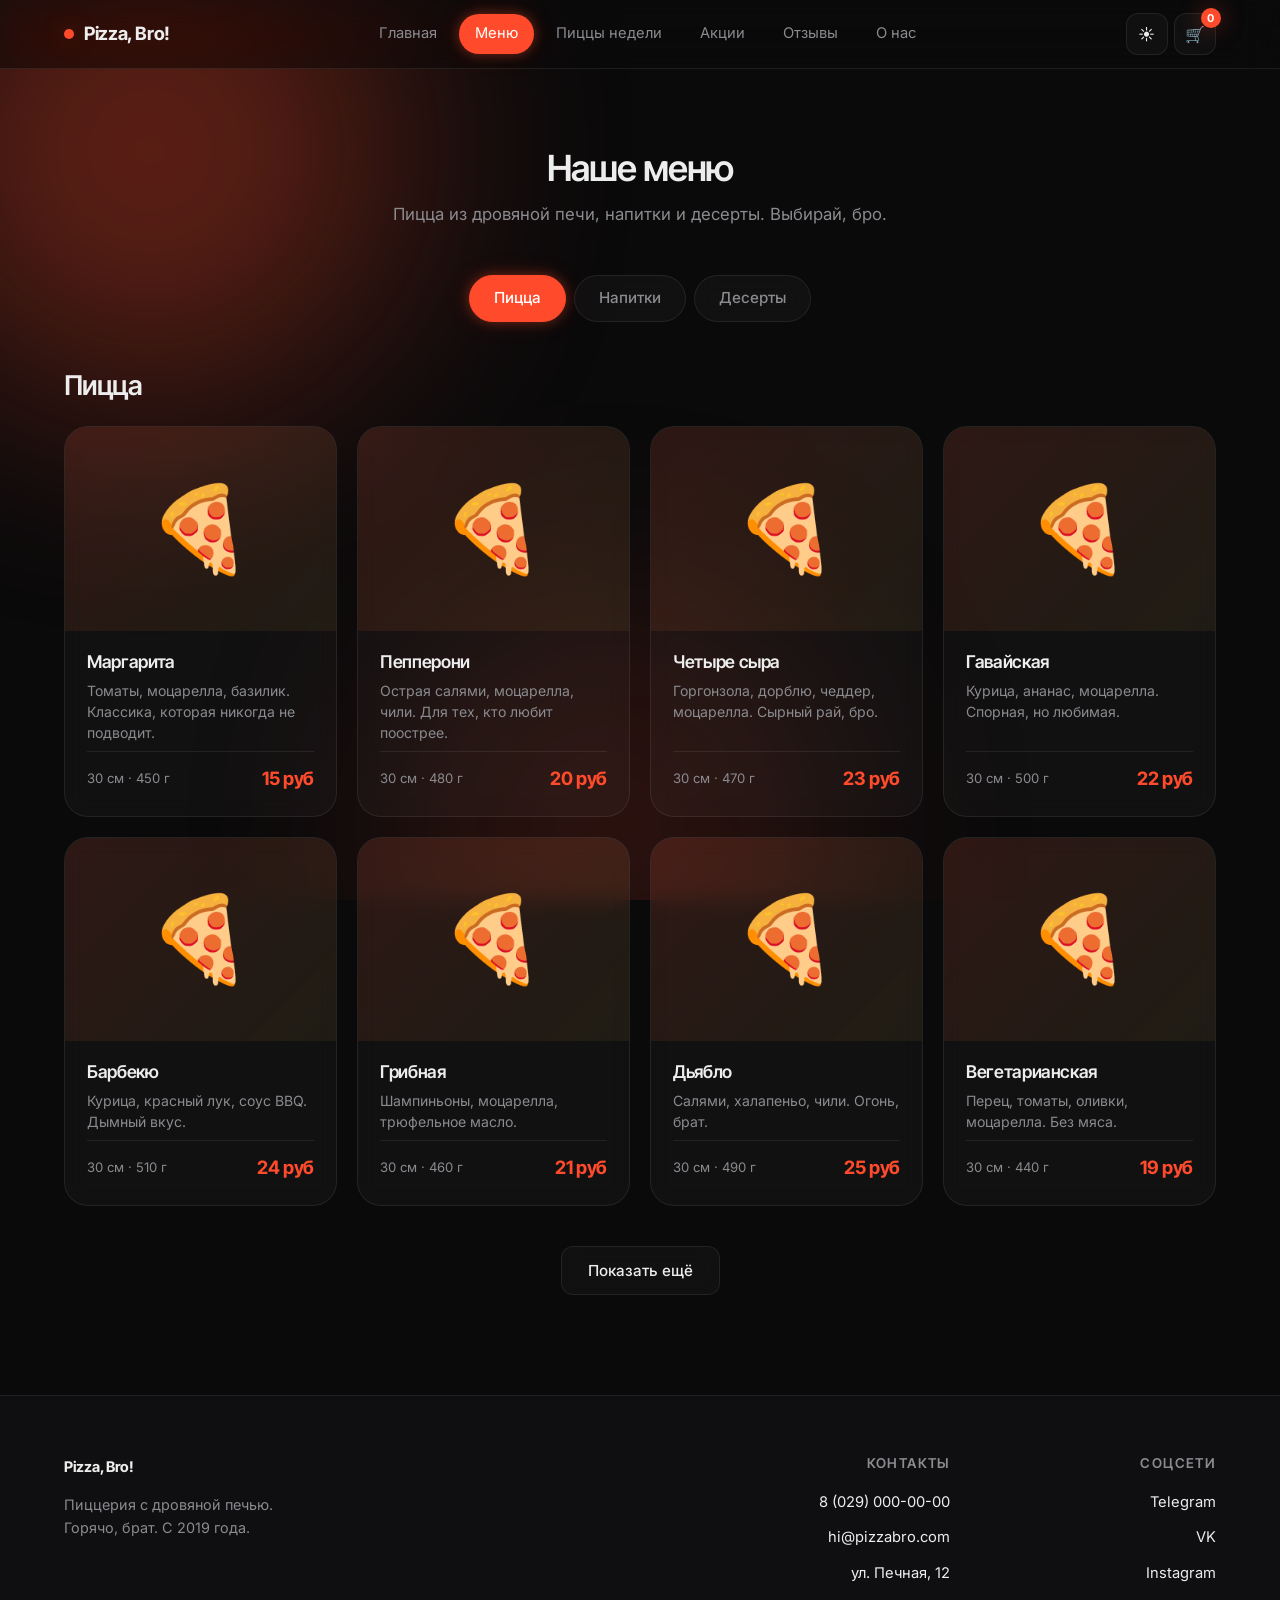
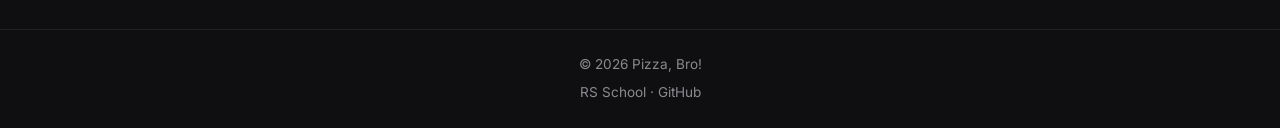
==== commit 941fad9d: "feat: add dynamic catalog rendering with category filtering and show more" ====
--- a/catalog.html
+++ b/catalog.html
@@ -63,13 +63,11 @@
 
                 <div class="catalog__categories">
 
-                    <input type="radio" name="category" id="cat-all" class="catalog__radio" checked>
-                    <input type="radio" name="category" id="cat-pizza" class="catalog__radio">
-                    <input type="radio" name="category" id="cat-drinks" class="catalog__radio">
-                    <input type="radio" name="category" id="cat-desserts" class="catalog__radio">
+                    <input type="radio" name="category" id="cat-pizza" value="pizza" class="catalog__radio" checked>
+                    <input type="radio" name="category" id="cat-drinks" value="drinks" class="catalog__radio">
+                    <input type="radio" name="category" id="cat-desserts" value="desserts" class="catalog__radio">
 
                     <div class="catalog__tabs" role="tablist" aria-label="Категории меню">
-                        <label for="cat-all" class="catalog__tab">Все</label>
                         <label for="cat-pizza" class="catalog__tab">Пицца</label>
                         <label for="cat-drinks" class="catalog__tab">Напитки</label>
                         <label for="cat-desserts" class="catalog__tab">Десерты</label>
@@ -79,366 +77,35 @@
 
                         <div class="catalog__panel catalog__panel--pizza">
                             <h2 class="catalog__category-title">Пицца</h2>
-                            <div class="catalog__grid catalog__grid--pizza">
-
-                                <article class="card">
-                                    <div class="card__img">
-                                        <img src="images/pizza-margherita.svg" alt="Пицца Маргарита с томатами, моцареллой и базиликом">
-                                    </div>
-                                    <div class="card__body">
-                                        <h3 class="card__title">Маргарита</h3>
-                                        <p class="card__desc">Томаты, моцарелла, базилик. Классика, которая никогда не подводит.</p>
-                                        <div class="card__meta">
-                                            <span class="card__weight">30 см · 450 г</span>
-                                            <span class="price">15 руб</span>
-                                        </div>
-                                    </div>
-                                </article>
-
-                                <article class="card">
-                                    <div class="card__img">
-                                        <img src="images/pizza-pepperoni.svg" alt="Пицца Пепперони с острой салями и чили">
-                                    </div>
-                                    <div class="card__body">
-                                        <h3 class="card__title">Пепперони</h3>
-                                        <p class="card__desc">Острая салями, моцарелла, чили. Для тех, кто любит поострее.</p>
-                                        <div class="card__meta">
-                                            <span class="card__weight">30 см · 480 г</span>
-                                            <span class="price">20 руб</span>
-                                        </div>
-                                    </div>
-                                </article>
-
-                                <article class="card">
-                                    <div class="card__img">
-                                        <img src="images/pizza-four-cheese.svg" alt="Пицца Четыре сыра с горгонзолой, дорблю, чеддером и моцареллой">
-                                    </div>
-                                    <div class="card__body">
-                                        <h3 class="card__title">Четыре сыра</h3>
-                                        <p class="card__desc">Горгонзола, дорблю, чеддер, моцарелла. Сырный рай, бро.</p>
-                                        <div class="card__meta">
-                                            <span class="card__weight">30 см · 470 г</span>
-                                            <span class="price">23 руб</span>
-                                        </div>
-                                    </div>
-                                </article>
-
-                                <article class="card">
-                                    <div class="card__img">
-                                        <img src="images/pizza-hawaiian.svg" alt="Пицца Гавайская с курицей, ананасами и сыром">
-                                    </div>
-                                    <div class="card__body">
-                                        <h3 class="card__title">Гавайская</h3>
-                                        <p class="card__desc">Курица, ананас, моцарелла. Спорная, но любимая.</p>
-                                        <div class="card__meta">
-                                            <span class="card__weight">30 см · 500 г</span>
-                                            <span class="price">22 руб</span>
-                                        </div>
-                                    </div>
-                                </article>
-
-                                <article class="card">
-                                    <div class="card__img">
-                                        <img src="images/pizza-bbq.svg" alt="Пицца Барбекю с курицей, луком и соусом барбекю">
-                                    </div>
-                                    <div class="card__body">
-                                        <h3 class="card__title">Барбекю</h3>
-                                        <p class="card__desc">Курица, красный лук, соус BBQ. Дымный вкус.</p>
-                                        <div class="card__meta">
-                                            <span class="card__weight">30 см · 510 г</span>
-                                            <span class="price">24 руб</span>
-                                        </div>
-                                    </div>
-                                </article>
-
-                                <article class="card">
-                                    <div class="card__img">
-                                        <img src="images/pizza-mushroom.svg" alt="Пицца Грибная с шампиньонами и моцареллой">
-                                    </div>
-                                    <div class="card__body">
-                                        <h3 class="card__title">Грибная</h3>
-                                        <p class="card__desc">Шампиньоны, моцарелла, трюфельное масло.</p>
-                                        <div class="card__meta">
-                                            <span class="card__weight">30 см · 460 г</span>
-                                            <span class="price">21 руб</span>
-                                        </div>
-                                    </div>
-                                </article>
-
-                                <article class="card">
-                                    <div class="card__img">
-                                        <img src="images/pizza-diablo.svg" alt="Пицца Дьябло с салями, халапеньо и чили">
-                                    </div>
-                                    <div class="card__body">
-                                        <h3 class="card__title">Дьябло</h3>
-                                        <p class="card__desc">Салями, халапеньо, чили. Огонь, брат.</p>
-                                        <div class="card__meta">
-                                            <span class="card__weight">30 см · 490 г</span>
-                                            <span class="price">25 руб</span>
-                                        </div>
-                                    </div>
-                                </article>
-
-                                <article class="card">
-                                    <div class="card__img">
-                                        <img src="images/pizza-veggie.svg" alt="Пицца Вегетарианская с перцем, томатами и оливками">
-                                    </div>
-                                    <div class="card__body">
-                                        <h3 class="card__title">Вегетарианская</h3>
-                                        <p class="card__desc">Перец, томаты, оливки, моцарелла. Без мяса.</p>
-                                        <div class="card__meta">
-                                            <span class="card__weight">30 см · 440 г</span>
-                                            <span class="price">19 руб</span>
-                                        </div>
-                                    </div>
-                                </article>
-
+                            <div class="catalog__grid catalog__grid--pizza"></div>
+                            <div class="catalog__more">
+                                <button class="btn btn--ghost catalog__more-btn" type="button" data-category="pizza">
+                                    Показать ещё
+                                </button>
                             </div>
                         </div>
 
                         <div class="catalog__panel catalog__panel--drinks">
                             <h2 class="catalog__category-title">Напитки</h2>
-                            <div class="catalog__grid catalog__grid--drinks">
-
-                                <article class="card">
-                                    <div class="card__img">
-                                        <img src="images/drink-lemonade.svg" alt="Домашний лимонад с мятой и лимоном">
-                                    </div>
-                                    <div class="card__body">
-                                        <h3 class="card__title">Лимонад</h3>
-                                        <p class="card__desc">Домашний, с мятой и лимоном.</p>
-                                        <div class="card__meta">
-                                            <span class="card__weight">0,5 л</span>
-                                            <span class="price">5 руб</span>
-                                        </div>
-                                    </div>
-                                </article>
-
-                                <article class="card">
-                                    <div class="card__img">
-                                        <img src="images/drink-cola.svg" alt="Кола классическая">
-                                    </div>
-                                    <div class="card__body">
-                                        <h3 class="card__title">Кола</h3>
-                                        <p class="card__desc">Классика, холодная.</p>
-                                        <div class="card__meta">
-                                            <span class="card__weight">0,5 л</span>
-                                            <span class="price">4 руб</span>
-                                        </div>
-                                    </div>
-                                </article>
-
-                                <article class="card">
-                                    <div class="card__img">
-                                        <img src="images/drink-juice.svg" alt="Апельсиновый сок">
-                                    </div>
-                                    <div class="card__body">
-                                        <h3 class="card__title">Апельсиновый сок</h3>
-                                        <p class="card__desc">Свежевыжатый.</p>
-                                        <div class="card__meta">
-                                            <span class="card__weight">0,3 л</span>
-                                            <span class="price">6 руб</span>
-                                        </div>
-                                    </div>
-                                </article>
-
-                                <article class="card">
-                                    <div class="card__img">
-                                        <img src="images/drink-water.svg" alt="Минеральная вода без газа">
-                                    </div>
-                                    <div class="card__body">
-                                        <h3 class="card__title">Вода</h3>
-                                        <p class="card__desc">Минеральная, без газа.</p>
-                                        <div class="card__meta">
-                                            <span class="card__weight">0,5 л</span>
-                                            <span class="price">3 руб</span>
-                                        </div>
-                                    </div>
-                                </article>
-
-                                <article class="card">
-                                    <div class="card__img">
-                                        <img src="images/drink-tea.svg" alt="Чёрный чай">
-                                    </div>
-                                    <div class="card__body">
-                                        <h3 class="card__title">Чай</h3>
-                                        <p class="card__desc">Чёрный или зелёный.</p>
-                                        <div class="card__meta">
-                                            <span class="card__weight">0,4 л</span>
-                                            <span class="price">3 руб</span>
-                                        </div>
-                                    </div>
-                                </article>
-
-                                <article class="card">
-                                    <div class="card__img">
-                                        <img src="images/drink-coffee.svg" alt="Кофе американо">
-                                    </div>
-                                    <div class="card__body">
-                                        <h3 class="card__title">Кофе</h3>
-                                        <p class="card__desc">Американо, свежесваренный.</p>
-                                        <div class="card__meta">
-                                            <span class="card__weight">0,3 л</span>
-                                            <span class="price">5 руб</span>
-                                        </div>
-                                    </div>
-                                </article>
-
-                                <article class="card">
-                                    <div class="card__img">
-                                        <img src="images/drink-milkshake.svg" alt="Молочный коктейль">
-                                    </div>
-                                    <div class="card__body">
-                                        <h3 class="card__title">Милкшейк</h3>
-                                        <p class="card__desc">Ванильный или шоколадный.</p>
-                                        <div class="card__meta">
-                                            <span class="card__weight">0,4 л</span>
-                                            <span class="price">7 руб</span>
-                                        </div>
-                                    </div>
-                                </article>
-
-                                <article class="card">
-                                    <div class="card__img">
-                                        <img src="images/drink-smoothie.svg" alt="Ягодный смузи">
-                                    </div>
-                                    <div class="card__body">
-                                        <h3 class="card__title">Смузи</h3>
-                                        <p class="card__desc">Ягодный, без сахара.</p>
-                                        <div class="card__meta">
-                                            <span class="card__weight">0,4 л</span>
-                                            <span class="price">8 руб</span>
-                                        </div>
-                                    </div>
-                                </article>
-
+                            <div class="catalog__grid catalog__grid--drinks"></div>
+                            <div class="catalog__more">
+                                <button class="btn btn--ghost catalog__more-btn" type="button" data-category="drinks">
+                                    Показать ещё
+                                </button>
                             </div>
                         </div>
 
                         <div class="catalog__panel catalog__panel--desserts">
                             <h2 class="catalog__category-title">Десерты</h2>
-                            <div class="catalog__grid catalog__grid--desserts">
-
-                                <article class="card">
-                                    <div class="card__img">
-                                        <img src="images/dessert-tiramisu.svg" alt="Тирамису с маскарпоне">
-                                    </div>
-                                    <div class="card__body">
-                                        <h3 class="card__title">Тирамису</h3>
-                                        <p class="card__desc">Классический, с маскарпоне.</p>
-                                        <div class="card__meta">
-                                            <span class="card__weight">150 г</span>
-                                            <span class="price">8 руб</span>
-                                        </div>
-                                    </div>
-                                </article>
-
-                                <article class="card">
-                                    <div class="card__img">
-                                        <img src="images/dessert-cheesecake.svg" alt="Чизкейк Нью-Йорк с ягодным соусом">
-                                    </div>
-                                    <div class="card__body">
-                                        <h3 class="card__title">Чизкейк</h3>
-                                        <p class="card__desc">Нью-Йорк, с ягодным соусом.</p>
-                                        <div class="card__meta">
-                                            <span class="card__weight">140 г</span>
-                                            <span class="price">7 руб</span>
-                                        </div>
-                                    </div>
-                                </article>
-
-                                <article class="card">
-                                    <div class="card__img">
-                                        <img src="images/dessert-brownie.svg" alt="Шоколадный брауни с орехами">
-                                    </div>
-                                    <div class="card__body">
-                                        <h3 class="card__title">Брауни</h3>
-                                        <p class="card__desc">Шоколадный, с орехами.</p>
-                                        <div class="card__meta">
-                                            <span class="card__weight">120 г</span>
-                                            <span class="price">6 руб</span>
-                                        </div>
-                                    </div>
-                                </article>
-
-                                <article class="card">
-                                    <div class="card__img">
-                                        <img src="images/dessert-panna-cotta.svg" alt="Панна котта с ванилью и ягодами">
-                                    </div>
-                                    <div class="card__body">
-                                        <h3 class="card__title">Панна котта</h3>
-                                        <p class="card__desc">С ванилью и ягодами.</p>
-                                        <div class="card__meta">
-                                            <span class="card__weight">130 г</span>
-                                            <span class="price">7 руб</span>
-                                        </div>
-                                    </div>
-                                </article>
-
-                                <article class="card">
-                                    <div class="card__img">
-                                        <img src="images/dessert-eclair.svg" alt="Эклер с заварным кремом">
-                                    </div>
-                                    <div class="card__body">
-                                        <h3 class="card__title">Эклер</h3>
-                                        <p class="card__desc">С заварным кремом.</p>
-                                        <div class="card__meta">
-                                            <span class="card__weight">90 г</span>
-                                            <span class="price">4 руб</span>
-                                        </div>
-                                    </div>
-                                </article>
-
-                                <article class="card">
-                                    <div class="card__img">
-                                        <img src="images/dessert-macaron.svg" alt="Миндальное пирожное макарон">
-                                    </div>
-                                    <div class="card__body">
-                                        <h3 class="card__title">Макарон</h3>
-                                        <p class="card__desc">Миндальный, 3 шт.</p>
-                                        <div class="card__meta">
-                                            <span class="card__weight">60 г</span>
-                                            <span class="price">5 руб</span>
-                                        </div>
-                                    </div>
-                                </article>
-
-                                <article class="card">
-                                    <div class="card__img">
-                                        <img src="images/dessert-ice-cream.svg" alt="Мороженое пломбир">
-                                    </div>
-                                    <div class="card__body">
-                                        <h3 class="card__title">Мороженое</h3>
-                                        <p class="card__desc">Пломбир, 2 шарика.</p>
-                                        <div class="card__meta">
-                                            <span class="card__weight">120 г</span>
-                                            <span class="price">5 руб</span>
-                                        </div>
-                                    </div>
-                                </article>
-
-                                <article class="card">
-                                    <div class="card__img">
-                                        <img src="images/dessert-pancakes.svg" alt="Панкейки с кленовым сиропом">
-                                    </div>
-                                    <div class="card__body">
-                                        <h3 class="card__title">Панкейки</h3>
-                                        <p class="card__desc">С кленовым сиропом.</p>
-                                        <div class="card__meta">
-                                            <span class="card__weight">180 г</span>
-                                            <span class="price">8 руб</span>
-                                        </div>
-                                    </div>
-                                </article>
-
+                            <div class="catalog__grid catalog__grid--desserts"></div>
+                            <div class="catalog__more">
+                                <button class="btn btn--ghost catalog__more-btn" type="button" data-category="desserts">
+                                    Показать ещё
+                                </button>
                             </div>
                         </div>
 
                     </div>
-                </div>
-
-                <div class="catalog__more">
-                    <button class="btn btn--ghost catalog__more-btn" type="button">Показать ещё</button>
                 </div>
             </div>
         </section>
@@ -491,5 +158,8 @@
     </footer>
 
     <script src="js/theme.js"></script>
+    <script src="js/burger.js"></script>
+    <script src="js/products.js"></script>
+    <script src="js/catalog.js"></script>
 </body>
 </html>
--- a/css/style.css
+++ b/css/style.css
@@ -1,3 +1,7 @@
+/* ============================================================
+   ROOT VARIABLES
+   ============================================================ */
+
 :root {
     --bg: #0a0a0b;
     --bg-alt: #0f0f11;
@@ -323,7 +327,13 @@
     color: #fff;
     background: var(--accent);
     box-shadow: var(--glow-btn);
-    pointer-events: none;
+    cursor: not-allowed;
+}
+
+.nav__link--active:hover {
+    color: #fff;
+    background: var(--accent);
+    box-shadow: var(--glow-btn);
     cursor: not-allowed;
 }
 
@@ -392,6 +402,8 @@
     padding: 0;
     cursor: pointer;
     transition: var(--transition);
+    position: relative;
+    z-index: 101;
 }
 
 .burger span {
@@ -401,6 +413,7 @@
     background: var(--text);
     border-radius: 2px;
     transition: var(--transition);
+    transform-origin: center;
 }
 
 .burger:hover {
@@ -413,29 +426,54 @@
     background: var(--accent);
 }
 
+.burger--active span:nth-child(1) {
+    transform: translateY(7px) rotate(45deg);
+}
+
+.burger--active span:nth-child(2) {
+    opacity: 0;
+    transform: scaleX(0);
+}
+
+.burger--active span:nth-child(3) {
+    transform: translateY(-7px) rotate(-45deg);
+}
+
+.burger--active:hover span {
+    background: var(--accent);
+}
+
 @media (max-width: 865px) {
-    .nav {
+     .nav {
         position: fixed;
         top: 68px;
         left: 0;
         right: 0;
-        display: none;
-        background: transparent;
-        backdrop-filter: none;
-        -webkit-backdrop-filter: none;
-        border-bottom: none;
-        padding: 16px 20px 20px;
+        bottom: 0;
+        display: flex;
+        flex-direction: column;
+        background: var(--bg);
+        padding: 24px 20px;
         z-index: 99;
+        opacity: 0;
+        visibility: hidden;
+        transform: translateY(-10px);
+        overflow-y: auto;
+        height: calc(100vh - 68px);
     }
 
     .nav--open {
-        display: block;
+        opacity: 1;
+        visibility: visible;
+        transform: translateY(0);
+        transition: opacity .3s ease, transform .3s ease, visibility .3s ease;
     }
 
     .nav__list {
         flex-direction: column;
         gap: 8px;
         align-items: stretch;
+        width: 100%;
     }
 
     .nav__link {
@@ -443,10 +481,14 @@
         padding: 14px 20px;
         background: var(--card);
         border: 1px solid var(--border);
-        backdrop-filter: blur(20px);
-        -webkit-backdrop-filter: blur(20px);
         border-radius: var(--radius-sm);
         text-align: center;
+        font-size: 1rem;
+    }
+
+    .nav__link--active {
+        background: var(--accent);
+        border-color: var(--accent);
     }
 
     .burger {
@@ -581,12 +623,19 @@
 }
 
 .hero__pizza {
-    font-size: 240px;
-    line-height: 1;
+    width: 320px;
+    height: 320px;
     position: relative;
     z-index: 1;
     filter: drop-shadow(0 20px 40px rgba(255, 75, 43, .3));
     animation: float 5s ease-in-out infinite;
+}
+
+.hero__pizza img {
+    width: 100%;
+    height: 100%;
+    object-fit: contain;
+    display: block;
 }
 
 @keyframes float {
@@ -680,7 +729,8 @@
     }
 
     .hero__pizza {
-        font-size: 200px;
+        width: 260px;
+        height: 260px;
     }
 
     .hero__glow {
@@ -710,7 +760,8 @@
     }
 
     .hero__pizza {
-        font-size: 170px;
+        width: 220px;
+        height: 220px;
     }
 
     .hero__glow {
@@ -750,7 +801,8 @@
     }
 
     .hero__pizza {
-        font-size: 140px;
+        width: 180px;
+        height: 180px;
     }
 
     .hero__glow {
@@ -850,10 +902,17 @@
 
 .carousel__pizza {
     position: relative;
-    font-size: 210px;
-    line-height: 1;
+    width: 280px;
+    height: 280px;
     filter: drop-shadow(0 20px 40px rgba(255, 75, 43, .3));
     animation: float 6s ease-in-out infinite;
+}
+
+.carousel__pizza img {
+    width: 100%;
+    height: 100%;
+    object-fit: contain;
+    display: block;
 }
 
 .carousel__tag {
@@ -987,7 +1046,8 @@
     }
 
     .carousel__pizza {
-        font-size: 180px;
+        width: 240px;
+        height: 240px;
     }
 }
 
@@ -1007,7 +1067,8 @@
     }
 
     .carousel__pizza {
-        font-size: 170px;
+        width: 220px;
+        height: 220px;
     }
 }
 
@@ -1021,7 +1082,7 @@
     }
 
     .carousel__stage {
-        padding-bottom: 60px;
+        padding-bottom: 80px;
     }
 
     .carousel__inner {
@@ -1033,7 +1094,8 @@
     }
 
     .carousel__pizza {
-        font-size: 120px;
+        width: 140px;
+        height: 140px;
         filter: drop-shadow(0 10px 20px rgba(255, 75, 43, .25));
     }
 
@@ -1117,7 +1179,8 @@
     }
 
     .carousel__pizza {
-        font-size: 100px;
+        width: 120px;
+        height: 120px;
         filter: drop-shadow(0 8px 16px rgba(255, 75, 43, .2));
     }
 
@@ -1212,14 +1275,22 @@
 }
 
 .sale-card__img {
-    font-size: 4rem;
-    text-align: center;
+    display: flex;
+    align-items: center;
+    justify-content: center;
     padding: 36px 0 8px;
     transition: var(--transition);
 }
 
+.sale-card__img img {
+    width: 80px;
+    height: 80px;
+    object-fit: contain;
+    display: block;
+}
+
 .sale-card:hover .sale-card__img {
-    transform: scale(1.1) rotate(6deg);
+    transform: scale(1.08) rotate(6deg);
 }
 
 .sale-card__body {
@@ -1693,4 +1764,61 @@
     .footer__col ul {
         align-items: center;
     }
+}
+
+/* ============================================================
+   CAROUSEL DOTS
+   ============================================================ */
+
+.carousel__dots {
+    position: absolute;
+    left: 50%;
+    bottom: 0;
+    transform: translateX(-50%);
+    display: flex;
+    gap: 10px;
+    z-index: 3;
+}
+
+.carousel__dot {
+    width: 10px;
+    height: 10px;
+    border-radius: 50%;
+    background: var(--border-hover);
+    border: none;
+    padding: 0;
+    cursor: pointer;
+    transition: var(--transition);
+}
+
+.carousel__dot:hover {
+    background: var(--accent);
+}
+
+.carousel__dot--active {
+    background: var(--accent);
+    box-shadow: var(--glow-btn);
+    width: 28px;
+    border-radius: var(--radius-pill);
+}
+
+@media (max-width: 768px) {
+    .carousel__dots {
+        bottom: 56px;
+    }
+}
+
+@media (max-width: 480px) {
+    .carousel__dot {
+        width: 8px;
+        height: 8px;
+    }
+
+    .carousel__dot--active {
+        width: 22px;
+    }
+}
+
+body.no-scroll {
+    overflow: hidden;
 }
--- a/css/catalog.css
+++ b/css/catalog.css
@@ -190,7 +190,7 @@
 .catalog__more {
     display: flex;
     justify-content: center;
-    margin-top: 56px;
+    margin-top: 40px;
 }
 
 .catalog__more-btn {
@@ -198,6 +198,10 @@
     user-select: none;
 }
 
+.catalog__more-btn[hidden] {
+    display: none;
+}
+
 @media (max-width: 1024px) {
     .catalog__grid {
         grid-template-columns: repeat(3, 1fr);
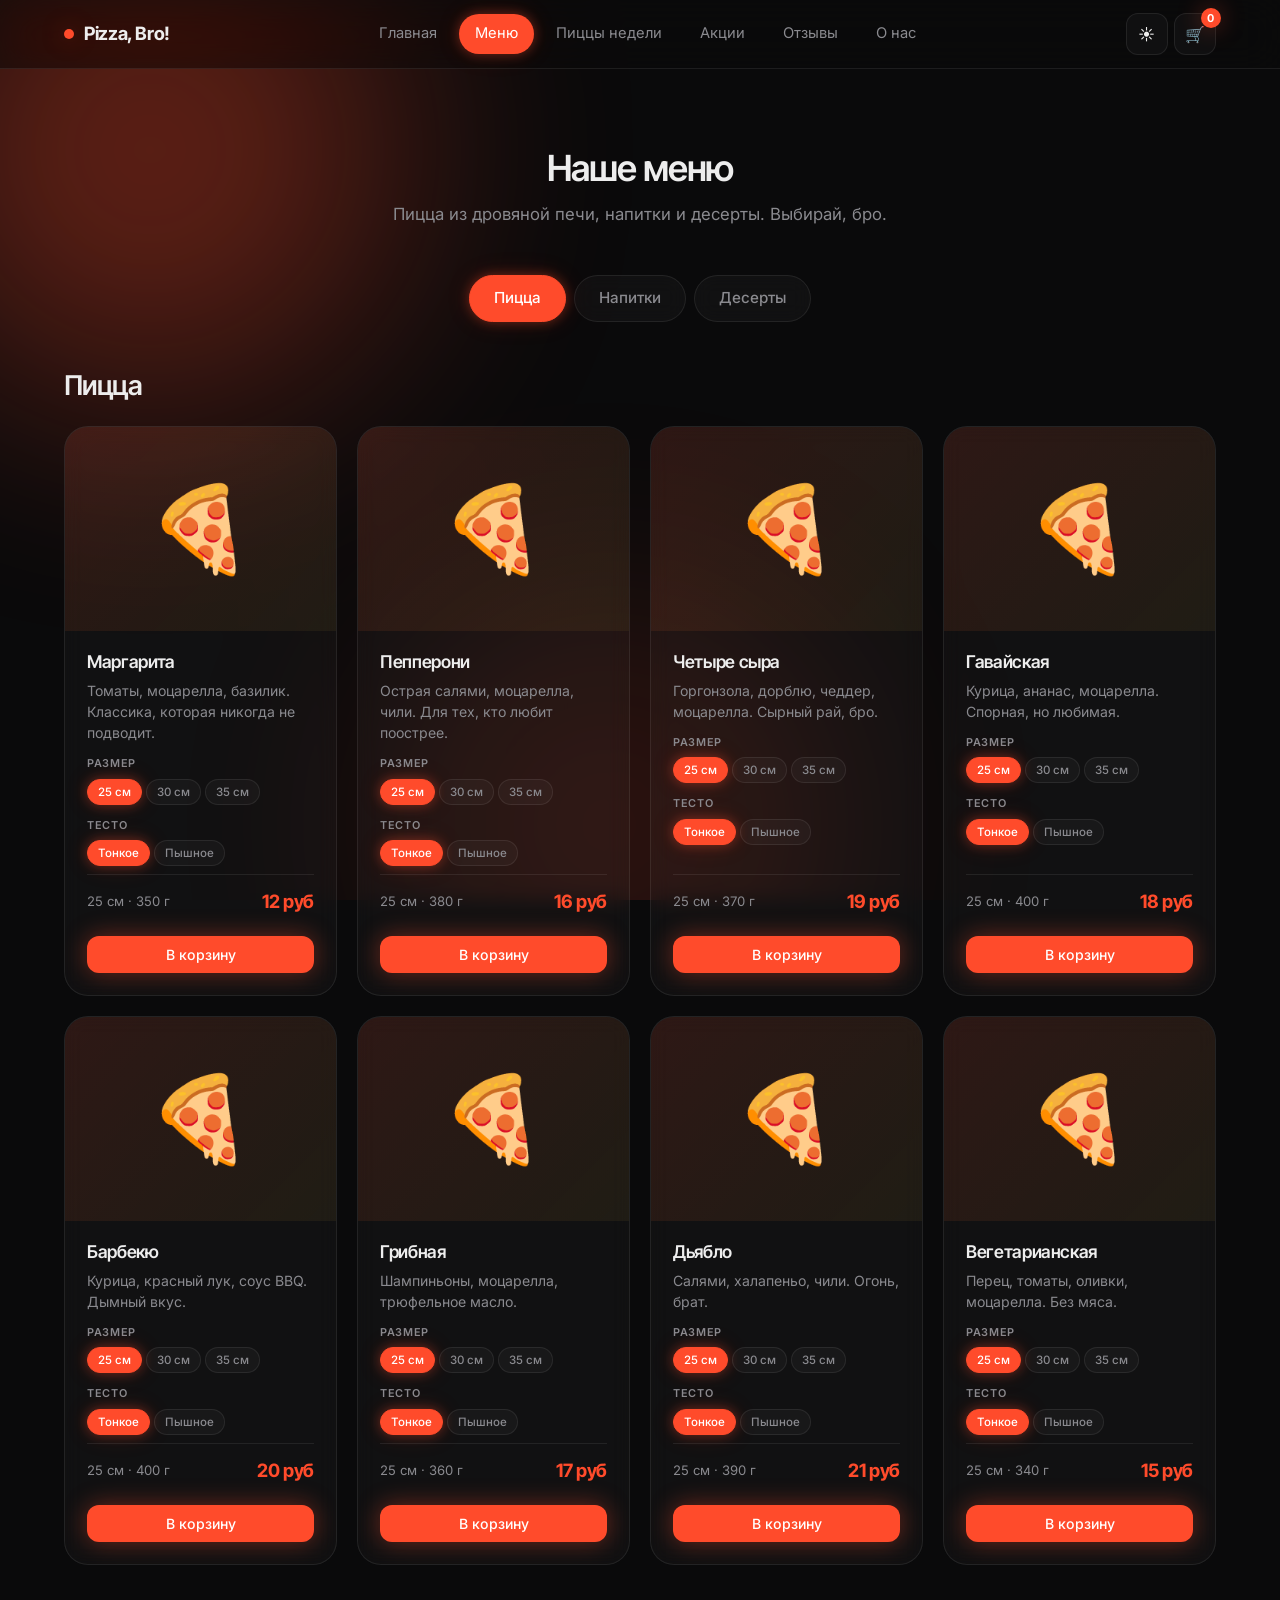
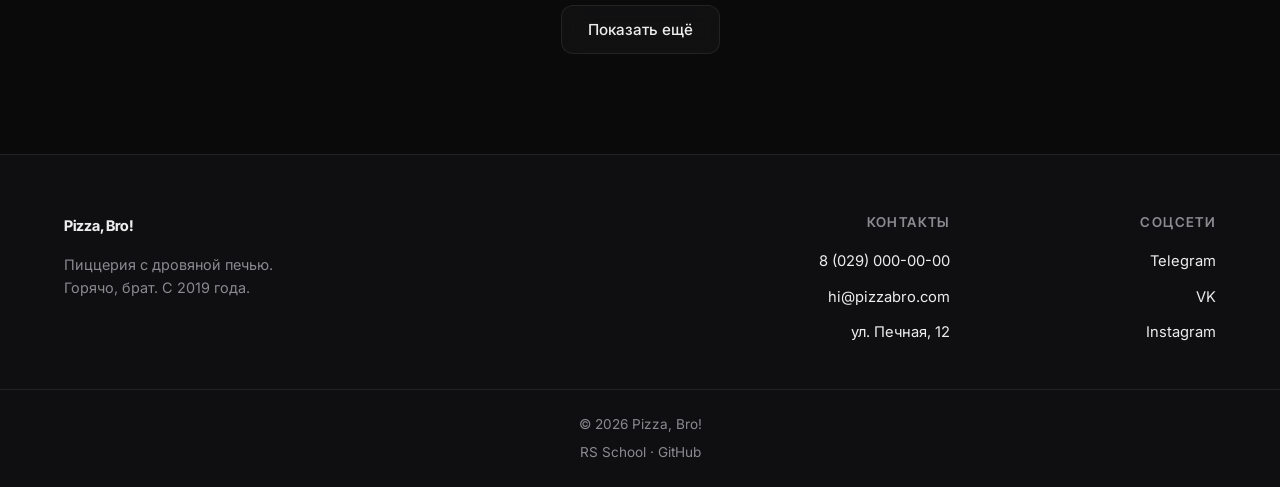
==== commit f08cf9a6: "feat: add product modal with parameters" ====
--- a/catalog.html
+++ b/catalog.html
@@ -157,9 +157,22 @@
         </div>
     </footer>
 
+    <!-- ================= MODAL ================= -->
+    <div class="modal" id="modal" hidden>
+        <div class="modal__overlay" data-modal-close></div>
+        <div class="modal__dialog" role="dialog" aria-modal="true" aria-labelledby="modalTitle">
+            <button class="modal__close" type="button" aria-label="Закрыть" data-modal-close>
+                <span></span><span></span>
+            </button>
+            <div class="modal__content" id="modalContent"></div>
+        </div>
+    </div>
+
     <script src="js/theme.js"></script>
     <script src="js/burger.js"></script>
     <script src="js/products.js"></script>
+    <script src="js/cart.js"></script>
     <script src="js/catalog.js"></script>
+    <script src="js/modal.js"></script>
 </body>
 </html>
--- a/css/catalog.css
+++ b/css/catalog.css
@@ -53,7 +53,6 @@
     box-shadow: var(--glow-btn);
 }
 
-#cat-all:checked ~ .catalog__tabs label[for="cat-all"],
 #cat-pizza:checked ~ .catalog__tabs label[for="cat-pizza"],
 #cat-drinks:checked ~ .catalog__tabs label[for="cat-drinks"],
 #cat-desserts:checked ~ .catalog__tabs label[for="cat-desserts"] {
@@ -68,10 +67,6 @@
     display: none;
 }
 
-#cat-all:checked ~ .catalog__panels .catalog__panel {
-    display: block;
-}
-
 #cat-pizza:checked ~ .catalog__panels .catalog__panel--pizza,
 #cat-drinks:checked ~ .catalog__panels .catalog__panel--drinks,
 #cat-desserts:checked ~ .catalog__panels .catalog__panel--desserts {
@@ -87,15 +82,15 @@
     margin: 0 0 24px;
 }
 
-.catalog__panel + .catalog__panel {
-    margin-top: 56px;
-}
-
 .catalog__grid {
     display: grid;
     grid-template-columns: repeat(4, 1fr);
     gap: 20px;
 }
+
+/* ============================================================
+   CARD
+   ============================================================ */
 
 .card {
     display: flex;
@@ -127,6 +122,7 @@
     align-items: center;
     justify-content: center;
     padding: 16px;
+    cursor: pointer;
 }
 
 .card__img img {
@@ -135,6 +131,7 @@
     object-fit: contain;
     transition: var(--transition);
     display: block;
+    pointer-events: none;
 }
 
 .card:hover .card__img img {
@@ -155,13 +152,70 @@
     font-weight: 600;
     letter-spacing: -.02em;
     line-height: 1.2;
+    cursor: pointer;
+}
+
+.card__title:hover {
+    color: var(--accent);
 }
 
 .card__desc {
     color: var(--text-muted);
     font-size: .88rem;
     line-height: 1.5;
-    flex: 1;
+    cursor: pointer;
+}
+
+.card__options {
+    display: flex;
+    flex-direction: column;
+    gap: 6px;
+    margin-top: 4px;
+}
+
+.card__options-label {
+    font-size: .68rem;
+    font-weight: 600;
+    text-transform: uppercase;
+    letter-spacing: .06em;
+    color: var(--text-muted);
+}
+
+.card__options-list {
+    display: flex;
+    flex-wrap: wrap;
+    gap: 4px;
+}
+
+.card__option-btn {
+    padding: 5px 10px;
+    border-radius: var(--radius-pill);
+    background: var(--card);
+    border: 1px solid var(--border);
+    color: var(--text-muted);
+    font-family: inherit;
+    font-size: .72rem;
+    font-weight: 500;
+    cursor: pointer;
+    transition: var(--transition);
+}
+
+.card__option-btn:hover {
+    border-color: var(--border-hover);
+    background: var(--card-hover);
+    color: var(--text);
+}
+
+.card__option-btn--active {
+    background: var(--accent);
+    border-color: var(--accent);
+    color: #fff;
+    box-shadow: var(--glow-btn);
+}
+
+.card__option-btn--active:hover {
+    background: var(--accent-hover);
+    border-color: var(--accent-hover);
 }
 
 .card__meta {
@@ -187,6 +241,18 @@
     color: var(--accent);
 }
 
+.card__add {
+    margin-top: 12px;
+    width: 100%;
+    justify-content: center;
+    padding: 10px 18px;
+    font-size: .88rem;
+}
+
+/* ============================================================
+   SHOW MORE
+   ============================================================ */
+
 .catalog__more {
     display: flex;
     justify-content: center;
@@ -201,6 +267,241 @@
 .catalog__more-btn[hidden] {
     display: none;
 }
+
+/* ============================================================
+   MODAL
+   ============================================================ */
+
+.modal {
+    position: fixed;
+    inset: 0;
+    z-index: 200;
+    display: flex;
+    align-items: center;
+    justify-content: center;
+    padding: 20px;
+}
+
+.modal[hidden] {
+    display: none;
+}
+
+.modal__overlay {
+    position: absolute;
+    inset: 0;
+    background: rgba(0, 0, 0, .7);
+    backdrop-filter: blur(4px);
+    -webkit-backdrop-filter: blur(4px);
+    cursor: pointer;
+}
+
+[data-theme="light"] .modal__overlay {
+    background: rgba(0, 0, 0, .4);
+}
+
+.modal__dialog {
+    position: relative;
+    z-index: 1;
+    width: 100%;
+    max-width: 520px;
+    max-height: calc(100vh - 40px);
+    overflow: hidden;
+    background: var(--bg);
+    border: 1px solid var(--border);
+    border-radius: var(--radius);
+    box-shadow: 0 30px 80px rgba(0, 0, 0, .5);
+    animation: modalIn .3s cubic-bezier(.16, 1, .3, 1);
+}
+
+[data-theme="light"] .modal__dialog {
+    box-shadow: 0 30px 80px rgba(0, 0, 0, .15);
+}
+
+@keyframes modalIn {
+    from {
+        opacity: 0;
+        transform: translateY(20px) scale(.96);
+    }
+    to {
+        opacity: 1;
+        transform: translateY(0) scale(1);
+    }
+}
+
+.modal__close {
+    position: absolute;
+    top: 12px;
+    right: 12px;
+    z-index: 2;
+    width: 36px;
+    height: 36px;
+    border-radius: 50%;
+    background: var(--card);
+    border: 1px solid var(--border);
+    cursor: pointer;
+    transition: var(--transition);
+    display: flex;
+    align-items: center;
+    justify-content: center;
+}
+
+.modal__close:hover {
+    background: var(--accent);
+    border-color: var(--accent);
+}
+
+.modal__close span {
+    position: absolute;
+    width: 16px;
+    height: 2px;
+    background: var(--text);
+    border-radius: 2px;
+    transition: var(--transition);
+}
+
+.modal__close span:nth-child(1) {
+    transform: rotate(45deg);
+}
+
+.modal__close span:nth-child(2) {
+    transform: rotate(-45deg);
+}
+
+.modal__close:hover span {
+    background: #fff;
+}
+
+.modal__content {
+    display: flex;
+    flex-direction: column;
+}
+
+.modal__img {
+    height: 180px;
+    background: linear-gradient(135deg, rgba(255, 75, 43, .12), rgba(255, 201, 60, .06));
+    display: flex;
+    align-items: center;
+    justify-content: center;
+    padding: 12px;
+    overflow: hidden;
+    flex-shrink: 0;
+}
+
+.modal__img img {
+    height: 100%;
+    width: auto;
+    max-width: 70%;
+    object-fit: contain;
+    display: block;
+}
+
+.modal__body {
+    padding: 16px 22px 20px;
+    display: flex;
+    flex-direction: column;
+    gap: 8px;
+}
+
+.modal__title {
+    font-family: var(--font-display);
+    font-size: clamp(1.2rem, 2.5vw, 1.5rem);
+    font-weight: 600;
+    letter-spacing: -.02em;
+    line-height: 1.2;
+    padding-right: 36px;
+}
+
+.modal__desc {
+    color: var(--text-muted);
+    font-size: .9rem;
+    line-height: 1.5;
+}
+
+.modal__meta {
+    display: flex;
+    justify-content: space-between;
+    align-items: center;
+    gap: 12px;
+    margin-top: 4px;
+    padding-top: 12px;
+    border-top: 1px solid var(--border);
+}
+
+.modal__weight {
+    color: var(--text-muted);
+    font-size: .88rem;
+}
+
+.modal__price {
+    font-family: var(--font-display);
+    font-weight: 700;
+    font-size: 1.3rem;
+    color: var(--accent);
+    letter-spacing: -.02em;
+}
+
+.modal__option {
+    display: flex;
+    flex-direction: column;
+    gap: 8px;
+    margin-top: 4px;
+}
+
+.modal__option-label {
+    font-size: .75rem;
+    font-weight: 600;
+    text-transform: uppercase;
+    letter-spacing: .08em;
+    color: var(--text-muted);
+}
+
+.modal__option-list {
+    display: flex;
+    flex-wrap: wrap;
+    gap: 6px;
+}
+
+.modal__option-btn {
+    padding: 7px 14px;
+    border-radius: var(--radius-sm);
+    background: var(--card);
+    border: 1px solid var(--border);
+    color: var(--text);
+    font-family: inherit;
+    font-size: .85rem;
+    font-weight: 500;
+    cursor: pointer;
+    transition: var(--transition);
+}
+
+.modal__option-btn:hover {
+    border-color: var(--border-hover);
+    background: var(--card-hover);
+}
+
+.modal__option-btn--active {
+    background: var(--accent);
+    border-color: var(--accent);
+    color: #fff;
+    box-shadow: var(--glow-btn);
+}
+
+.modal__option-btn--active:hover {
+    background: var(--accent-hover);
+    border-color: var(--accent-hover);
+}
+
+.modal__add {
+    margin-top: 16px;
+    width: 100%;
+    justify-content: center;
+    padding: 14px 24px;
+    font-size: 1rem;
+}
+
+/* ============================================================
+   АДАПТИВ
+   ============================================================ */
 
 @media (max-width: 1024px) {
     .catalog__grid {
@@ -228,8 +529,23 @@
         font-size: .88rem;
     }
 
-    .catalog__panel + .catalog__panel {
-        margin-top: 40px;
+    .modal {
+        padding: 16px;
+    }
+
+    .modal__img {
+        height: 160px;
+    }
+
+    .modal__body {
+        padding: 14px 20px 18px;
+    }
+
+    .modal__close {
+        top: 10px;
+        right: 10px;
+        width: 34px;
+        height: 34px;
     }
 }
 
@@ -255,7 +571,47 @@
         font-size: .85rem;
     }
 
-    .catalog__more {
-        margin-top: 32px;
+    .card__option-btn {
+        padding: 3px 8px;
+        font-size: .68rem;
+    }
+
+    .card__add {
+        padding: 8px 14px;
+        font-size: .8rem;
+    }
+
+    .modal {
+        padding: 12px;
+    }
+
+    .modal__img {
+        height: 140px;
+    }
+
+    .modal__body {
+        padding: 12px 18px 16px;
+    }
+
+    .modal__title {
+        font-size: 1.15rem;
+    }
+
+    .modal__desc {
+        font-size: .85rem;
+    }
+
+    .modal__price {
+        font-size: 1.2rem;
+    }
+
+    .modal__option-btn {
+        padding: 6px 12px;
+        font-size: .8rem;
+    }
+
+    .modal__add {
+        padding: 12px 20px;
+        font-size: .92rem;
     }
 }
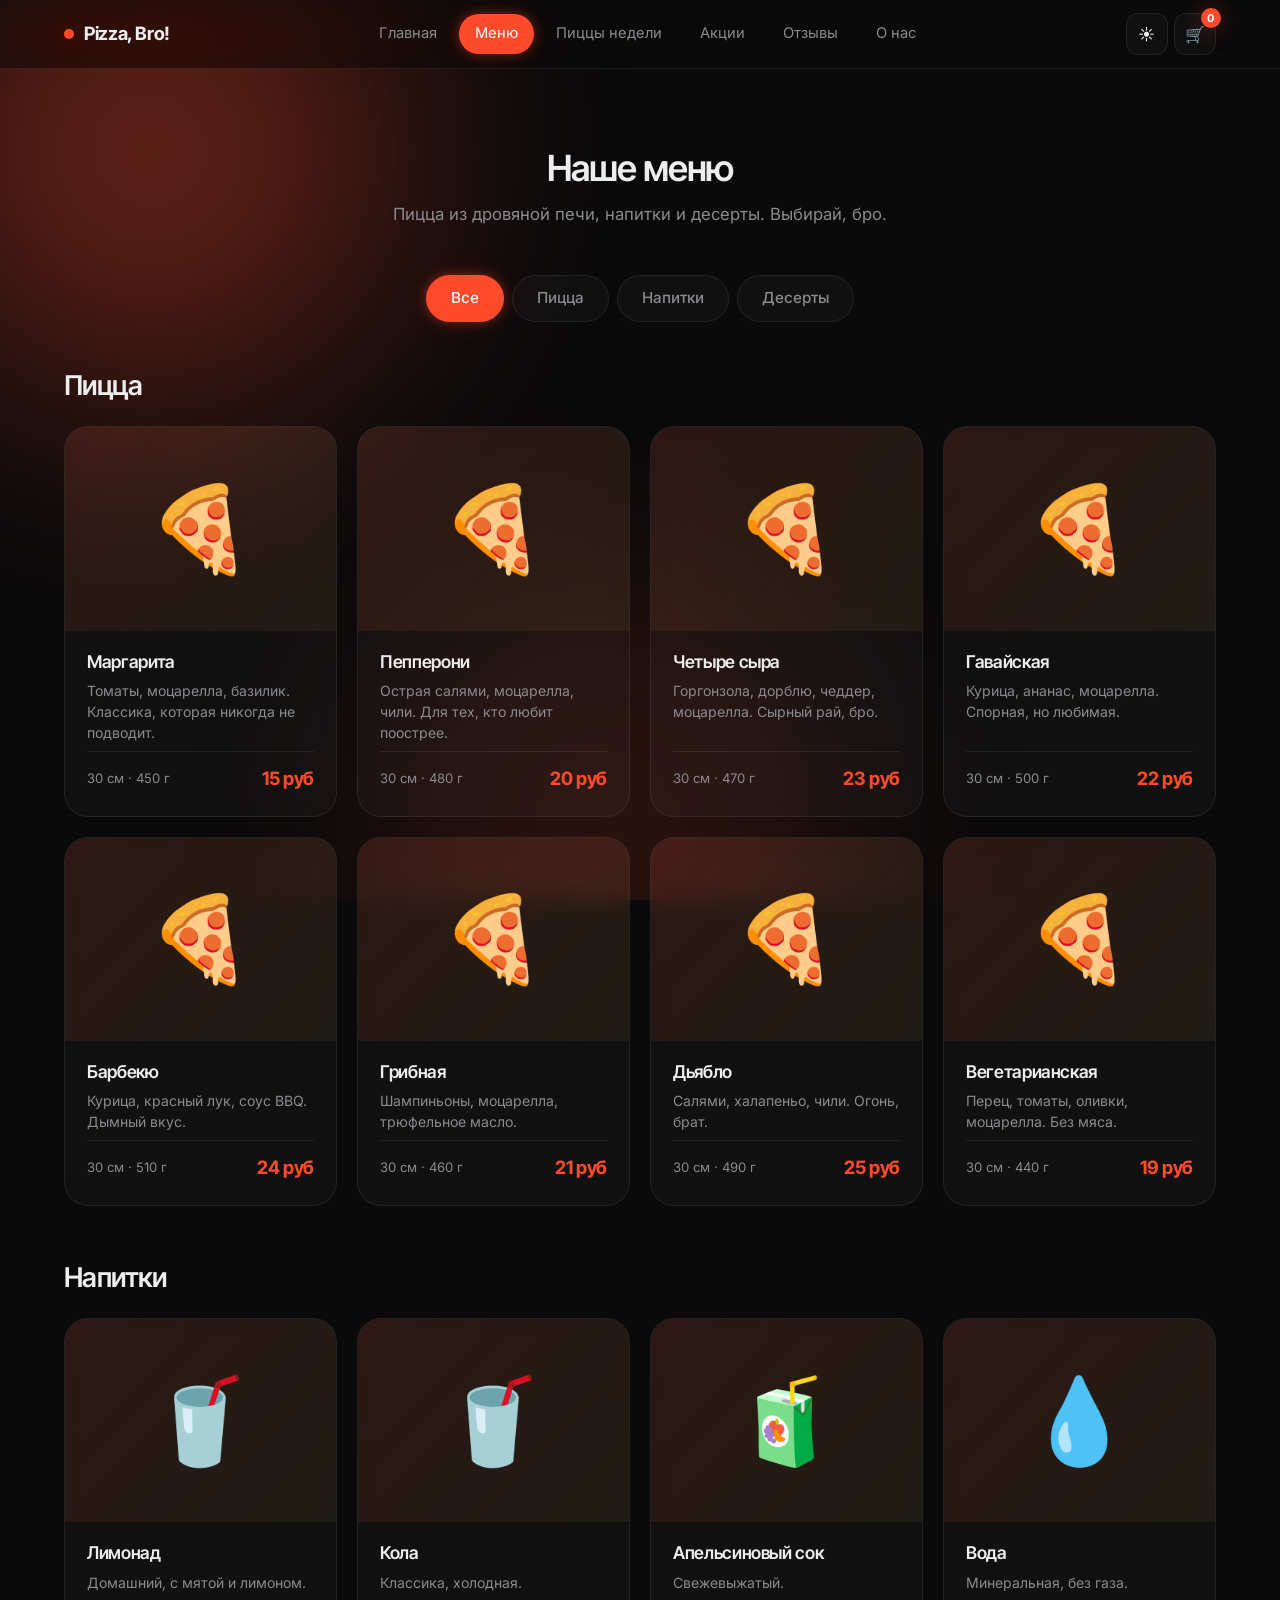
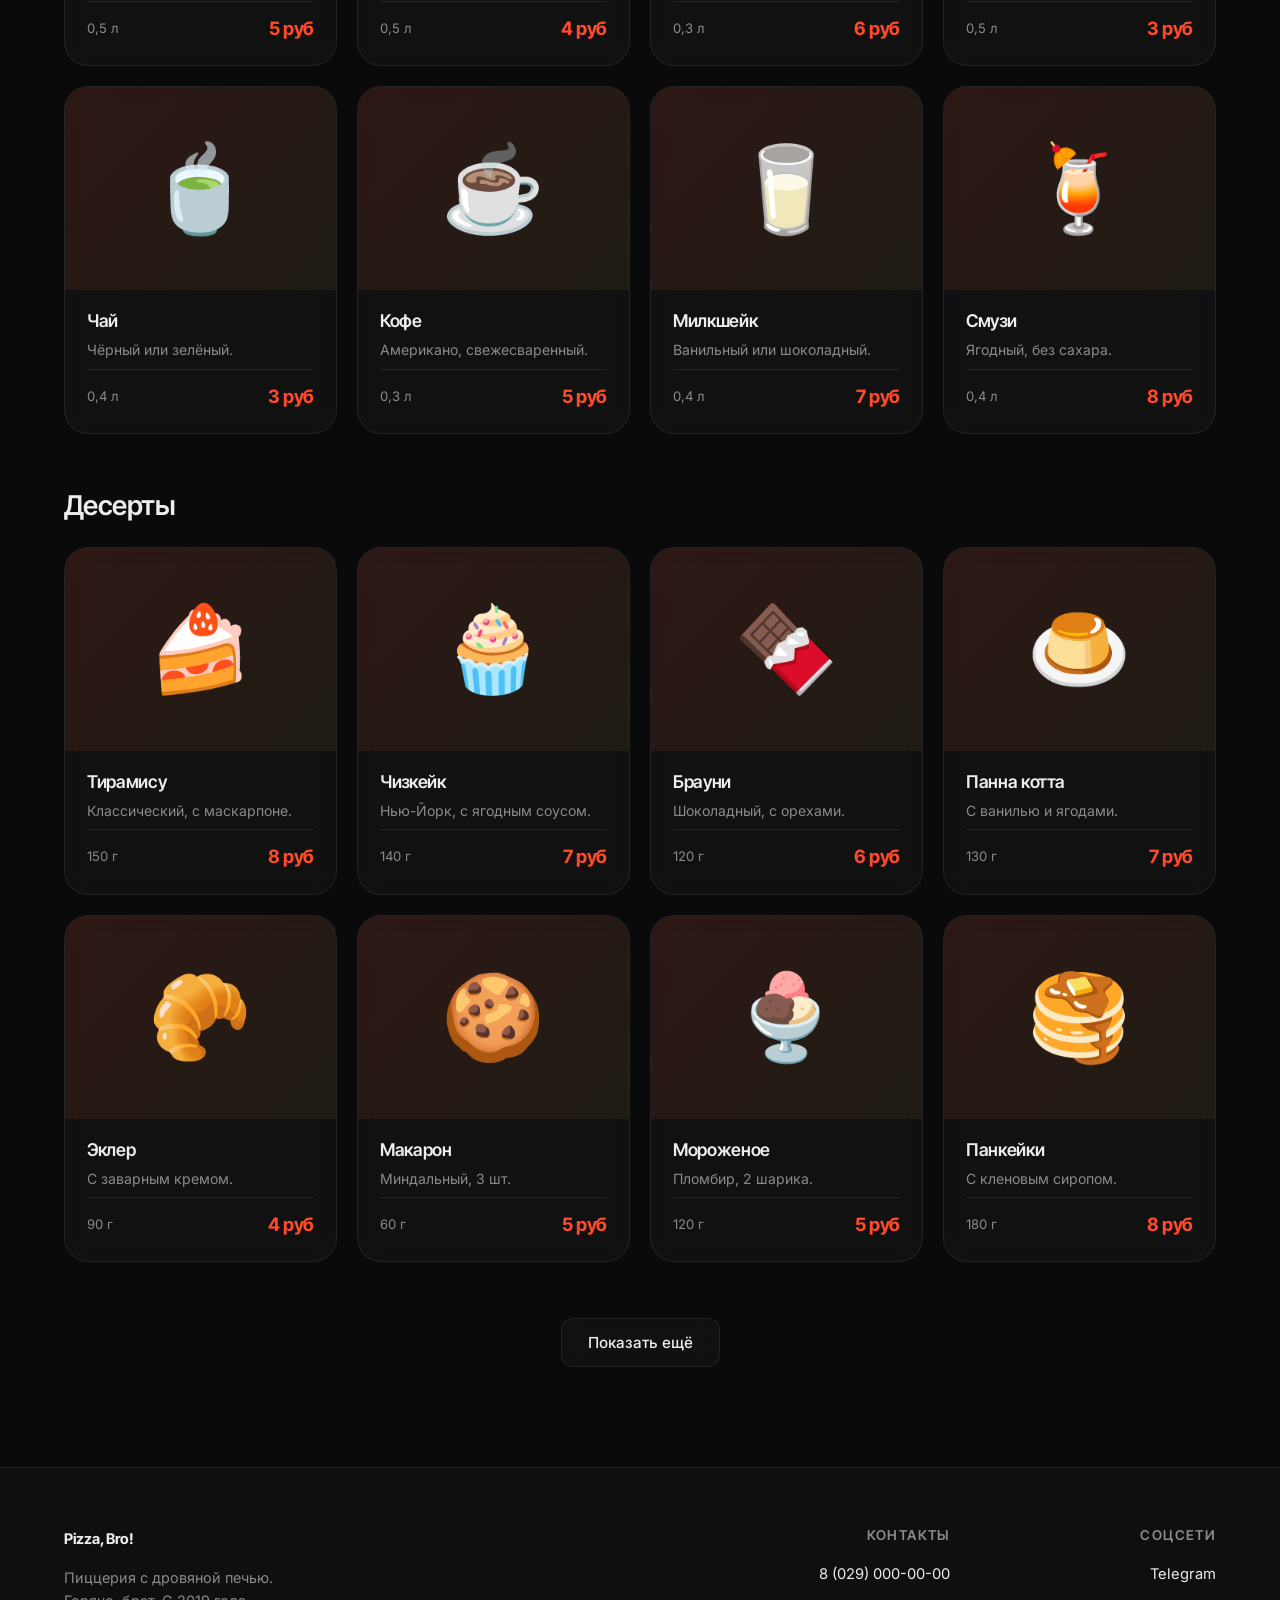
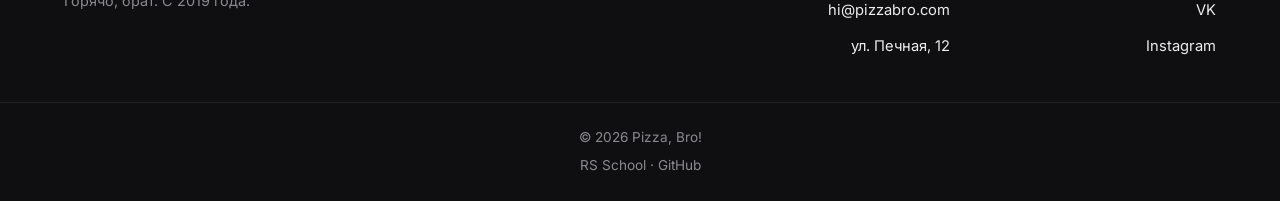
==== commit 827fff52: "Merge 9a4ee69987b8dfd6277e3c59b5b2789e90f9d297 into f95becab8e47522ace0e3f910b59e7232bb76dfa" ====
--- a/catalog.html
+++ b/catalog.html
@@ -63,11 +63,13 @@
 
                 <div class="catalog__categories">
 
-                    <input type="radio" name="category" id="cat-pizza" value="pizza" class="catalog__radio" checked>
-                    <input type="radio" name="category" id="cat-drinks" value="drinks" class="catalog__radio">
-                    <input type="radio" name="category" id="cat-desserts" value="desserts" class="catalog__radio">
+                    <input type="radio" name="category" id="cat-all" class="catalog__radio" checked>
+                    <input type="radio" name="category" id="cat-pizza" class="catalog__radio">
+                    <input type="radio" name="category" id="cat-drinks" class="catalog__radio">
+                    <input type="radio" name="category" id="cat-desserts" class="catalog__radio">
 
                     <div class="catalog__tabs" role="tablist" aria-label="Категории меню">
+                        <label for="cat-all" class="catalog__tab">Все</label>
                         <label for="cat-pizza" class="catalog__tab">Пицца</label>
                         <label for="cat-drinks" class="catalog__tab">Напитки</label>
                         <label for="cat-desserts" class="catalog__tab">Десерты</label>
@@ -77,35 +79,366 @@
 
                         <div class="catalog__panel catalog__panel--pizza">
                             <h2 class="catalog__category-title">Пицца</h2>
-                            <div class="catalog__grid catalog__grid--pizza"></div>
-                            <div class="catalog__more">
-                                <button class="btn btn--ghost catalog__more-btn" type="button" data-category="pizza">
-                                    Показать ещё
-                                </button>
+                            <div class="catalog__grid catalog__grid--pizza">
+
+                                <article class="card">
+                                    <div class="card__img">
+                                        <img src="images/pizza-margherita.svg" alt="Пицца Маргарита с томатами, моцареллой и базиликом">
+                                    </div>
+                                    <div class="card__body">
+                                        <h3 class="card__title">Маргарита</h3>
+                                        <p class="card__desc">Томаты, моцарелла, базилик. Классика, которая никогда не подводит.</p>
+                                        <div class="card__meta">
+                                            <span class="card__weight">30 см · 450 г</span>
+                                            <span class="price">15 руб</span>
+                                        </div>
+                                    </div>
+                                </article>
+
+                                <article class="card">
+                                    <div class="card__img">
+                                        <img src="images/pizza-pepperoni.svg" alt="Пицца Пепперони с острой салями и чили">
+                                    </div>
+                                    <div class="card__body">
+                                        <h3 class="card__title">Пепперони</h3>
+                                        <p class="card__desc">Острая салями, моцарелла, чили. Для тех, кто любит поострее.</p>
+                                        <div class="card__meta">
+                                            <span class="card__weight">30 см · 480 г</span>
+                                            <span class="price">20 руб</span>
+                                        </div>
+                                    </div>
+                                </article>
+
+                                <article class="card">
+                                    <div class="card__img">
+                                        <img src="images/pizza-four-cheese.svg" alt="Пицца Четыре сыра с горгонзолой, дорблю, чеддером и моцареллой">
+                                    </div>
+                                    <div class="card__body">
+                                        <h3 class="card__title">Четыре сыра</h3>
+                                        <p class="card__desc">Горгонзола, дорблю, чеддер, моцарелла. Сырный рай, бро.</p>
+                                        <div class="card__meta">
+                                            <span class="card__weight">30 см · 470 г</span>
+                                            <span class="price">23 руб</span>
+                                        </div>
+                                    </div>
+                                </article>
+
+                                <article class="card">
+                                    <div class="card__img">
+                                        <img src="images/pizza-hawaiian.svg" alt="Пицца Гавайская с курицей, ананасами и сыром">
+                                    </div>
+                                    <div class="card__body">
+                                        <h3 class="card__title">Гавайская</h3>
+                                        <p class="card__desc">Курица, ананас, моцарелла. Спорная, но любимая.</p>
+                                        <div class="card__meta">
+                                            <span class="card__weight">30 см · 500 г</span>
+                                            <span class="price">22 руб</span>
+                                        </div>
+                                    </div>
+                                </article>
+
+                                <article class="card">
+                                    <div class="card__img">
+                                        <img src="images/pizza-bbq.svg" alt="Пицца Барбекю с курицей, луком и соусом барбекю">
+                                    </div>
+                                    <div class="card__body">
+                                        <h3 class="card__title">Барбекю</h3>
+                                        <p class="card__desc">Курица, красный лук, соус BBQ. Дымный вкус.</p>
+                                        <div class="card__meta">
+                                            <span class="card__weight">30 см · 510 г</span>
+                                            <span class="price">24 руб</span>
+                                        </div>
+                                    </div>
+                                </article>
+
+                                <article class="card">
+                                    <div class="card__img">
+                                        <img src="images/pizza-mushroom.svg" alt="Пицца Грибная с шампиньонами и моцареллой">
+                                    </div>
+                                    <div class="card__body">
+                                        <h3 class="card__title">Грибная</h3>
+                                        <p class="card__desc">Шампиньоны, моцарелла, трюфельное масло.</p>
+                                        <div class="card__meta">
+                                            <span class="card__weight">30 см · 460 г</span>
+                                            <span class="price">21 руб</span>
+                                        </div>
+                                    </div>
+                                </article>
+
+                                <article class="card">
+                                    <div class="card__img">
+                                        <img src="images/pizza-diablo.svg" alt="Пицца Дьябло с салями, халапеньо и чили">
+                                    </div>
+                                    <div class="card__body">
+                                        <h3 class="card__title">Дьябло</h3>
+                                        <p class="card__desc">Салями, халапеньо, чили. Огонь, брат.</p>
+                                        <div class="card__meta">
+                                            <span class="card__weight">30 см · 490 г</span>
+                                            <span class="price">25 руб</span>
+                                        </div>
+                                    </div>
+                                </article>
+
+                                <article class="card">
+                                    <div class="card__img">
+                                        <img src="images/pizza-veggie.svg" alt="Пицца Вегетарианская с перцем, томатами и оливками">
+                                    </div>
+                                    <div class="card__body">
+                                        <h3 class="card__title">Вегетарианская</h3>
+                                        <p class="card__desc">Перец, томаты, оливки, моцарелла. Без мяса.</p>
+                                        <div class="card__meta">
+                                            <span class="card__weight">30 см · 440 г</span>
+                                            <span class="price">19 руб</span>
+                                        </div>
+                                    </div>
+                                </article>
+
                             </div>
                         </div>
 
                         <div class="catalog__panel catalog__panel--drinks">
                             <h2 class="catalog__category-title">Напитки</h2>
-                            <div class="catalog__grid catalog__grid--drinks"></div>
-                            <div class="catalog__more">
-                                <button class="btn btn--ghost catalog__more-btn" type="button" data-category="drinks">
-                                    Показать ещё
-                                </button>
+                            <div class="catalog__grid catalog__grid--drinks">
+
+                                <article class="card">
+                                    <div class="card__img">
+                                        <img src="images/drink-lemonade.svg" alt="Домашний лимонад с мятой и лимоном">
+                                    </div>
+                                    <div class="card__body">
+                                        <h3 class="card__title">Лимонад</h3>
+                                        <p class="card__desc">Домашний, с мятой и лимоном.</p>
+                                        <div class="card__meta">
+                                            <span class="card__weight">0,5 л</span>
+                                            <span class="price">5 руб</span>
+                                        </div>
+                                    </div>
+                                </article>
+
+                                <article class="card">
+                                    <div class="card__img">
+                                        <img src="images/drink-cola.svg" alt="Кола классическая">
+                                    </div>
+                                    <div class="card__body">
+                                        <h3 class="card__title">Кола</h3>
+                                        <p class="card__desc">Классика, холодная.</p>
+                                        <div class="card__meta">
+                                            <span class="card__weight">0,5 л</span>
+                                            <span class="price">4 руб</span>
+                                        </div>
+                                    </div>
+                                </article>
+
+                                <article class="card">
+                                    <div class="card__img">
+                                        <img src="images/drink-juice.svg" alt="Апельсиновый сок">
+                                    </div>
+                                    <div class="card__body">
+                                        <h3 class="card__title">Апельсиновый сок</h3>
+                                        <p class="card__desc">Свежевыжатый.</p>
+                                        <div class="card__meta">
+                                            <span class="card__weight">0,3 л</span>
+                                            <span class="price">6 руб</span>
+                                        </div>
+                                    </div>
+                                </article>
+
+                                <article class="card">
+                                    <div class="card__img">
+                                        <img src="images/drink-water.svg" alt="Минеральная вода без газа">
+                                    </div>
+                                    <div class="card__body">
+                                        <h3 class="card__title">Вода</h3>
+                                        <p class="card__desc">Минеральная, без газа.</p>
+                                        <div class="card__meta">
+                                            <span class="card__weight">0,5 л</span>
+                                            <span class="price">3 руб</span>
+                                        </div>
+                                    </div>
+                                </article>
+
+                                <article class="card">
+                                    <div class="card__img">
+                                        <img src="images/drink-tea.svg" alt="Чёрный чай">
+                                    </div>
+                                    <div class="card__body">
+                                        <h3 class="card__title">Чай</h3>
+                                        <p class="card__desc">Чёрный или зелёный.</p>
+                                        <div class="card__meta">
+                                            <span class="card__weight">0,4 л</span>
+                                            <span class="price">3 руб</span>
+                                        </div>
+                                    </div>
+                                </article>
+
+                                <article class="card">
+                                    <div class="card__img">
+                                        <img src="images/drink-coffee.svg" alt="Кофе американо">
+                                    </div>
+                                    <div class="card__body">
+                                        <h3 class="card__title">Кофе</h3>
+                                        <p class="card__desc">Американо, свежесваренный.</p>
+                                        <div class="card__meta">
+                                            <span class="card__weight">0,3 л</span>
+                                            <span class="price">5 руб</span>
+                                        </div>
+                                    </div>
+                                </article>
+
+                                <article class="card">
+                                    <div class="card__img">
+                                        <img src="images/drink-milkshake.svg" alt="Молочный коктейль">
+                                    </div>
+                                    <div class="card__body">
+                                        <h3 class="card__title">Милкшейк</h3>
+                                        <p class="card__desc">Ванильный или шоколадный.</p>
+                                        <div class="card__meta">
+                                            <span class="card__weight">0,4 л</span>
+                                            <span class="price">7 руб</span>
+                                        </div>
+                                    </div>
+                                </article>
+
+                                <article class="card">
+                                    <div class="card__img">
+                                        <img src="images/drink-smoothie.svg" alt="Ягодный смузи">
+                                    </div>
+                                    <div class="card__body">
+                                        <h3 class="card__title">Смузи</h3>
+                                        <p class="card__desc">Ягодный, без сахара.</p>
+                                        <div class="card__meta">
+                                            <span class="card__weight">0,4 л</span>
+                                            <span class="price">8 руб</span>
+                                        </div>
+                                    </div>
+                                </article>
+
                             </div>
                         </div>
 
                         <div class="catalog__panel catalog__panel--desserts">
                             <h2 class="catalog__category-title">Десерты</h2>
-                            <div class="catalog__grid catalog__grid--desserts"></div>
-                            <div class="catalog__more">
-                                <button class="btn btn--ghost catalog__more-btn" type="button" data-category="desserts">
-                                    Показать ещё
-                                </button>
+                            <div class="catalog__grid catalog__grid--desserts">
+
+                                <article class="card">
+                                    <div class="card__img">
+                                        <img src="images/dessert-tiramisu.svg" alt="Тирамису с маскарпоне">
+                                    </div>
+                                    <div class="card__body">
+                                        <h3 class="card__title">Тирамису</h3>
+                                        <p class="card__desc">Классический, с маскарпоне.</p>
+                                        <div class="card__meta">
+                                            <span class="card__weight">150 г</span>
+                                            <span class="price">8 руб</span>
+                                        </div>
+                                    </div>
+                                </article>
+
+                                <article class="card">
+                                    <div class="card__img">
+                                        <img src="images/dessert-cheesecake.svg" alt="Чизкейк Нью-Йорк с ягодным соусом">
+                                    </div>
+                                    <div class="card__body">
+                                        <h3 class="card__title">Чизкейк</h3>
+                                        <p class="card__desc">Нью-Йорк, с ягодным соусом.</p>
+                                        <div class="card__meta">
+                                            <span class="card__weight">140 г</span>
+                                            <span class="price">7 руб</span>
+                                        </div>
+                                    </div>
+                                </article>
+
+                                <article class="card">
+                                    <div class="card__img">
+                                        <img src="images/dessert-brownie.svg" alt="Шоколадный брауни с орехами">
+                                    </div>
+                                    <div class="card__body">
+                                        <h3 class="card__title">Брауни</h3>
+                                        <p class="card__desc">Шоколадный, с орехами.</p>
+                                        <div class="card__meta">
+                                            <span class="card__weight">120 г</span>
+                                            <span class="price">6 руб</span>
+                                        </div>
+                                    </div>
+                                </article>
+
+                                <article class="card">
+                                    <div class="card__img">
+                                        <img src="images/dessert-panna-cotta.svg" alt="Панна котта с ванилью и ягодами">
+                                    </div>
+                                    <div class="card__body">
+                                        <h3 class="card__title">Панна котта</h3>
+                                        <p class="card__desc">С ванилью и ягодами.</p>
+                                        <div class="card__meta">
+                                            <span class="card__weight">130 г</span>
+                                            <span class="price">7 руб</span>
+                                        </div>
+                                    </div>
+                                </article>
+
+                                <article class="card">
+                                    <div class="card__img">
+                                        <img src="images/dessert-eclair.svg" alt="Эклер с заварным кремом">
+                                    </div>
+                                    <div class="card__body">
+                                        <h3 class="card__title">Эклер</h3>
+                                        <p class="card__desc">С заварным кремом.</p>
+                                        <div class="card__meta">
+                                            <span class="card__weight">90 г</span>
+                                            <span class="price">4 руб</span>
+                                        </div>
+                                    </div>
+                                </article>
+
+                                <article class="card">
+                                    <div class="card__img">
+                                        <img src="images/dessert-macaron.svg" alt="Миндальное пирожное макарон">
+                                    </div>
+                                    <div class="card__body">
+                                        <h3 class="card__title">Макарон</h3>
+                                        <p class="card__desc">Миндальный, 3 шт.</p>
+                                        <div class="card__meta">
+                                            <span class="card__weight">60 г</span>
+                                            <span class="price">5 руб</span>
+                                        </div>
+                                    </div>
+                                </article>
+
+                                <article class="card">
+                                    <div class="card__img">
+                                        <img src="images/dessert-ice-cream.svg" alt="Мороженое пломбир">
+                                    </div>
+                                    <div class="card__body">
+                                        <h3 class="card__title">Мороженое</h3>
+                                        <p class="card__desc">Пломбир, 2 шарика.</p>
+                                        <div class="card__meta">
+                                            <span class="card__weight">120 г</span>
+                                            <span class="price">5 руб</span>
+                                        </div>
+                                    </div>
+                                </article>
+
+                                <article class="card">
+                                    <div class="card__img">
+                                        <img src="images/dessert-pancakes.svg" alt="Панкейки с кленовым сиропом">
+                                    </div>
+                                    <div class="card__body">
+                                        <h3 class="card__title">Панкейки</h3>
+                                        <p class="card__desc">С кленовым сиропом.</p>
+                                        <div class="card__meta">
+                                            <span class="card__weight">180 г</span>
+                                            <span class="price">8 руб</span>
+                                        </div>
+                                    </div>
+                                </article>
+
                             </div>
                         </div>
 
                     </div>
+                </div>
+
+                <div class="catalog__more">
+                    <button class="btn btn--ghost catalog__more-btn" type="button">Показать ещё</button>
                 </div>
             </div>
         </section>
@@ -157,22 +490,6 @@
         </div>
     </footer>
 
-    <!-- ================= MODAL ================= -->
-    <div class="modal" id="modal" hidden>
-        <div class="modal__overlay" data-modal-close></div>
-        <div class="modal__dialog" role="dialog" aria-modal="true" aria-labelledby="modalTitle">
-            <button class="modal__close" type="button" aria-label="Закрыть" data-modal-close>
-                <span></span><span></span>
-            </button>
-            <div class="modal__content" id="modalContent"></div>
-        </div>
-    </div>
-
     <script src="js/theme.js"></script>
-    <script src="js/burger.js"></script>
-    <script src="js/products.js"></script>
-    <script src="js/cart.js"></script>
-    <script src="js/catalog.js"></script>
-    <script src="js/modal.js"></script>
 </body>
 </html>
--- a/css/style.css
+++ b/css/style.css
@@ -402,8 +402,6 @@
     padding: 0;
     cursor: pointer;
     transition: var(--transition);
-    position: relative;
-    z-index: 101;
 }
 
 .burger span {
@@ -413,7 +411,6 @@
     background: var(--text);
     border-radius: 2px;
     transition: var(--transition);
-    transform-origin: center;
 }
 
 .burger:hover {
@@ -426,54 +423,29 @@
     background: var(--accent);
 }
 
-.burger--active span:nth-child(1) {
-    transform: translateY(7px) rotate(45deg);
-}
-
-.burger--active span:nth-child(2) {
-    opacity: 0;
-    transform: scaleX(0);
-}
-
-.burger--active span:nth-child(3) {
-    transform: translateY(-7px) rotate(-45deg);
-}
-
-.burger--active:hover span {
-    background: var(--accent);
-}
-
 @media (max-width: 865px) {
-     .nav {
+    .nav {
         position: fixed;
         top: 68px;
         left: 0;
         right: 0;
-        bottom: 0;
-        display: flex;
-        flex-direction: column;
-        background: var(--bg);
-        padding: 24px 20px;
+        display: none;
+        background: transparent;
+        backdrop-filter: none;
+        -webkit-backdrop-filter: none;
+        border-bottom: none;
+        padding: 16px 20px 20px;
         z-index: 99;
-        opacity: 0;
-        visibility: hidden;
-        transform: translateY(-10px);
-        overflow-y: auto;
-        height: calc(100vh - 68px);
     }
 
     .nav--open {
-        opacity: 1;
-        visibility: visible;
-        transform: translateY(0);
-        transition: opacity .3s ease, transform .3s ease, visibility .3s ease;
+        display: block;
     }
 
     .nav__list {
         flex-direction: column;
         gap: 8px;
         align-items: stretch;
-        width: 100%;
     }
 
     .nav__link {
@@ -481,14 +453,10 @@
         padding: 14px 20px;
         background: var(--card);
         border: 1px solid var(--border);
+        backdrop-filter: blur(20px);
+        -webkit-backdrop-filter: blur(20px);
         border-radius: var(--radius-sm);
         text-align: center;
-        font-size: 1rem;
-    }
-
-    .nav__link--active {
-        background: var(--accent);
-        border-color: var(--accent);
     }
 
     .burger {
@@ -1082,7 +1050,7 @@
     }
 
     .carousel__stage {
-        padding-bottom: 80px;
+        padding-bottom: 60px;
     }
 
     .carousel__inner {
@@ -1764,61 +1732,4 @@
     .footer__col ul {
         align-items: center;
     }
-}
-
-/* ============================================================
-   CAROUSEL DOTS
-   ============================================================ */
-
-.carousel__dots {
-    position: absolute;
-    left: 50%;
-    bottom: 0;
-    transform: translateX(-50%);
-    display: flex;
-    gap: 10px;
-    z-index: 3;
-}
-
-.carousel__dot {
-    width: 10px;
-    height: 10px;
-    border-radius: 50%;
-    background: var(--border-hover);
-    border: none;
-    padding: 0;
-    cursor: pointer;
-    transition: var(--transition);
-}
-
-.carousel__dot:hover {
-    background: var(--accent);
-}
-
-.carousel__dot--active {
-    background: var(--accent);
-    box-shadow: var(--glow-btn);
-    width: 28px;
-    border-radius: var(--radius-pill);
-}
-
-@media (max-width: 768px) {
-    .carousel__dots {
-        bottom: 56px;
-    }
-}
-
-@media (max-width: 480px) {
-    .carousel__dot {
-        width: 8px;
-        height: 8px;
-    }
-
-    .carousel__dot--active {
-        width: 22px;
-    }
-}
-
-body.no-scroll {
-    overflow: hidden;
 }
--- a/css/catalog.css
+++ b/css/catalog.css
@@ -53,6 +53,7 @@
     box-shadow: var(--glow-btn);
 }
 
+#cat-all:checked ~ .catalog__tabs label[for="cat-all"],
 #cat-pizza:checked ~ .catalog__tabs label[for="cat-pizza"],
 #cat-drinks:checked ~ .catalog__tabs label[for="cat-drinks"],
 #cat-desserts:checked ~ .catalog__tabs label[for="cat-desserts"] {
@@ -67,6 +68,10 @@
     display: none;
 }
 
+#cat-all:checked ~ .catalog__panels .catalog__panel {
+    display: block;
+}
+
 #cat-pizza:checked ~ .catalog__panels .catalog__panel--pizza,
 #cat-drinks:checked ~ .catalog__panels .catalog__panel--drinks,
 #cat-desserts:checked ~ .catalog__panels .catalog__panel--desserts {
@@ -82,15 +87,15 @@
     margin: 0 0 24px;
 }
 
+.catalog__panel + .catalog__panel {
+    margin-top: 56px;
+}
+
 .catalog__grid {
     display: grid;
     grid-template-columns: repeat(4, 1fr);
     gap: 20px;
 }
-
-/* ============================================================
-   CARD
-   ============================================================ */
 
 .card {
     display: flex;
@@ -122,7 +127,6 @@
     align-items: center;
     justify-content: center;
     padding: 16px;
-    cursor: pointer;
 }
 
 .card__img img {
@@ -131,7 +135,6 @@
     object-fit: contain;
     transition: var(--transition);
     display: block;
-    pointer-events: none;
 }
 
 .card:hover .card__img img {
@@ -152,70 +155,13 @@
     font-weight: 600;
     letter-spacing: -.02em;
     line-height: 1.2;
-    cursor: pointer;
-}
-
-.card__title:hover {
-    color: var(--accent);
 }
 
 .card__desc {
     color: var(--text-muted);
     font-size: .88rem;
     line-height: 1.5;
-    cursor: pointer;
-}
-
-.card__options {
-    display: flex;
-    flex-direction: column;
-    gap: 6px;
-    margin-top: 4px;
-}
-
-.card__options-label {
-    font-size: .68rem;
-    font-weight: 600;
-    text-transform: uppercase;
-    letter-spacing: .06em;
-    color: var(--text-muted);
-}
-
-.card__options-list {
-    display: flex;
-    flex-wrap: wrap;
-    gap: 4px;
-}
-
-.card__option-btn {
-    padding: 5px 10px;
-    border-radius: var(--radius-pill);
-    background: var(--card);
-    border: 1px solid var(--border);
-    color: var(--text-muted);
-    font-family: inherit;
-    font-size: .72rem;
-    font-weight: 500;
-    cursor: pointer;
-    transition: var(--transition);
-}
-
-.card__option-btn:hover {
-    border-color: var(--border-hover);
-    background: var(--card-hover);
-    color: var(--text);
-}
-
-.card__option-btn--active {
-    background: var(--accent);
-    border-color: var(--accent);
-    color: #fff;
-    box-shadow: var(--glow-btn);
-}
-
-.card__option-btn--active:hover {
-    background: var(--accent-hover);
-    border-color: var(--accent-hover);
+    flex: 1;
 }
 
 .card__meta {
@@ -241,22 +187,10 @@
     color: var(--accent);
 }
 
-.card__add {
-    margin-top: 12px;
-    width: 100%;
+.catalog__more {
+    display: flex;
     justify-content: center;
-    padding: 10px 18px;
-    font-size: .88rem;
-}
-
-/* ============================================================
-   SHOW MORE
-   ============================================================ */
-
-.catalog__more {
-    display: flex;
-    justify-content: center;
-    margin-top: 40px;
+    margin-top: 56px;
 }
 
 .catalog__more-btn {
@@ -264,245 +198,6 @@
     user-select: none;
 }
 
-.catalog__more-btn[hidden] {
-    display: none;
-}
-
-/* ============================================================
-   MODAL
-   ============================================================ */
-
-.modal {
-    position: fixed;
-    inset: 0;
-    z-index: 200;
-    display: flex;
-    align-items: center;
-    justify-content: center;
-    padding: 20px;
-}
-
-.modal[hidden] {
-    display: none;
-}
-
-.modal__overlay {
-    position: absolute;
-    inset: 0;
-    background: rgba(0, 0, 0, .7);
-    backdrop-filter: blur(4px);
-    -webkit-backdrop-filter: blur(4px);
-    cursor: pointer;
-}
-
-[data-theme="light"] .modal__overlay {
-    background: rgba(0, 0, 0, .4);
-}
-
-.modal__dialog {
-    position: relative;
-    z-index: 1;
-    width: 100%;
-    max-width: 520px;
-    max-height: calc(100vh - 40px);
-    overflow: hidden;
-    background: var(--bg);
-    border: 1px solid var(--border);
-    border-radius: var(--radius);
-    box-shadow: 0 30px 80px rgba(0, 0, 0, .5);
-    animation: modalIn .3s cubic-bezier(.16, 1, .3, 1);
-}
-
-[data-theme="light"] .modal__dialog {
-    box-shadow: 0 30px 80px rgba(0, 0, 0, .15);
-}
-
-@keyframes modalIn {
-    from {
-        opacity: 0;
-        transform: translateY(20px) scale(.96);
-    }
-    to {
-        opacity: 1;
-        transform: translateY(0) scale(1);
-    }
-}
-
-.modal__close {
-    position: absolute;
-    top: 12px;
-    right: 12px;
-    z-index: 2;
-    width: 36px;
-    height: 36px;
-    border-radius: 50%;
-    background: var(--card);
-    border: 1px solid var(--border);
-    cursor: pointer;
-    transition: var(--transition);
-    display: flex;
-    align-items: center;
-    justify-content: center;
-}
-
-.modal__close:hover {
-    background: var(--accent);
-    border-color: var(--accent);
-}
-
-.modal__close span {
-    position: absolute;
-    width: 16px;
-    height: 2px;
-    background: var(--text);
-    border-radius: 2px;
-    transition: var(--transition);
-}
-
-.modal__close span:nth-child(1) {
-    transform: rotate(45deg);
-}
-
-.modal__close span:nth-child(2) {
-    transform: rotate(-45deg);
-}
-
-.modal__close:hover span {
-    background: #fff;
-}
-
-.modal__content {
-    display: flex;
-    flex-direction: column;
-}
-
-.modal__img {
-    height: 180px;
-    background: linear-gradient(135deg, rgba(255, 75, 43, .12), rgba(255, 201, 60, .06));
-    display: flex;
-    align-items: center;
-    justify-content: center;
-    padding: 12px;
-    overflow: hidden;
-    flex-shrink: 0;
-}
-
-.modal__img img {
-    height: 100%;
-    width: auto;
-    max-width: 70%;
-    object-fit: contain;
-    display: block;
-}
-
-.modal__body {
-    padding: 16px 22px 20px;
-    display: flex;
-    flex-direction: column;
-    gap: 8px;
-}
-
-.modal__title {
-    font-family: var(--font-display);
-    font-size: clamp(1.2rem, 2.5vw, 1.5rem);
-    font-weight: 600;
-    letter-spacing: -.02em;
-    line-height: 1.2;
-    padding-right: 36px;
-}
-
-.modal__desc {
-    color: var(--text-muted);
-    font-size: .9rem;
-    line-height: 1.5;
-}
-
-.modal__meta {
-    display: flex;
-    justify-content: space-between;
-    align-items: center;
-    gap: 12px;
-    margin-top: 4px;
-    padding-top: 12px;
-    border-top: 1px solid var(--border);
-}
-
-.modal__weight {
-    color: var(--text-muted);
-    font-size: .88rem;
-}
-
-.modal__price {
-    font-family: var(--font-display);
-    font-weight: 700;
-    font-size: 1.3rem;
-    color: var(--accent);
-    letter-spacing: -.02em;
-}
-
-.modal__option {
-    display: flex;
-    flex-direction: column;
-    gap: 8px;
-    margin-top: 4px;
-}
-
-.modal__option-label {
-    font-size: .75rem;
-    font-weight: 600;
-    text-transform: uppercase;
-    letter-spacing: .08em;
-    color: var(--text-muted);
-}
-
-.modal__option-list {
-    display: flex;
-    flex-wrap: wrap;
-    gap: 6px;
-}
-
-.modal__option-btn {
-    padding: 7px 14px;
-    border-radius: var(--radius-sm);
-    background: var(--card);
-    border: 1px solid var(--border);
-    color: var(--text);
-    font-family: inherit;
-    font-size: .85rem;
-    font-weight: 500;
-    cursor: pointer;
-    transition: var(--transition);
-}
-
-.modal__option-btn:hover {
-    border-color: var(--border-hover);
-    background: var(--card-hover);
-}
-
-.modal__option-btn--active {
-    background: var(--accent);
-    border-color: var(--accent);
-    color: #fff;
-    box-shadow: var(--glow-btn);
-}
-
-.modal__option-btn--active:hover {
-    background: var(--accent-hover);
-    border-color: var(--accent-hover);
-}
-
-.modal__add {
-    margin-top: 16px;
-    width: 100%;
-    justify-content: center;
-    padding: 14px 24px;
-    font-size: 1rem;
-}
-
-/* ============================================================
-   АДАПТИВ
-   ============================================================ */
-
 @media (max-width: 1024px) {
     .catalog__grid {
         grid-template-columns: repeat(3, 1fr);
@@ -529,23 +224,8 @@
         font-size: .88rem;
     }
 
-    .modal {
-        padding: 16px;
-    }
-
-    .modal__img {
-        height: 160px;
-    }
-
-    .modal__body {
-        padding: 14px 20px 18px;
-    }
-
-    .modal__close {
-        top: 10px;
-        right: 10px;
-        width: 34px;
-        height: 34px;
+    .catalog__panel + .catalog__panel {
+        margin-top: 40px;
     }
 }
 
@@ -571,47 +251,7 @@
         font-size: .85rem;
     }
 
-    .card__option-btn {
-        padding: 3px 8px;
-        font-size: .68rem;
-    }
-
-    .card__add {
-        padding: 8px 14px;
-        font-size: .8rem;
-    }
-
-    .modal {
-        padding: 12px;
-    }
-
-    .modal__img {
-        height: 140px;
-    }
-
-    .modal__body {
-        padding: 12px 18px 16px;
-    }
-
-    .modal__title {
-        font-size: 1.15rem;
-    }
-
-    .modal__desc {
-        font-size: .85rem;
-    }
-
-    .modal__price {
-        font-size: 1.2rem;
-    }
-
-    .modal__option-btn {
-        padding: 6px 12px;
-        font-size: .8rem;
-    }
-
-    .modal__add {
-        padding: 12px 20px;
-        font-size: .92rem;
+    .catalog__more {
+        margin-top: 32px;
     }
 }
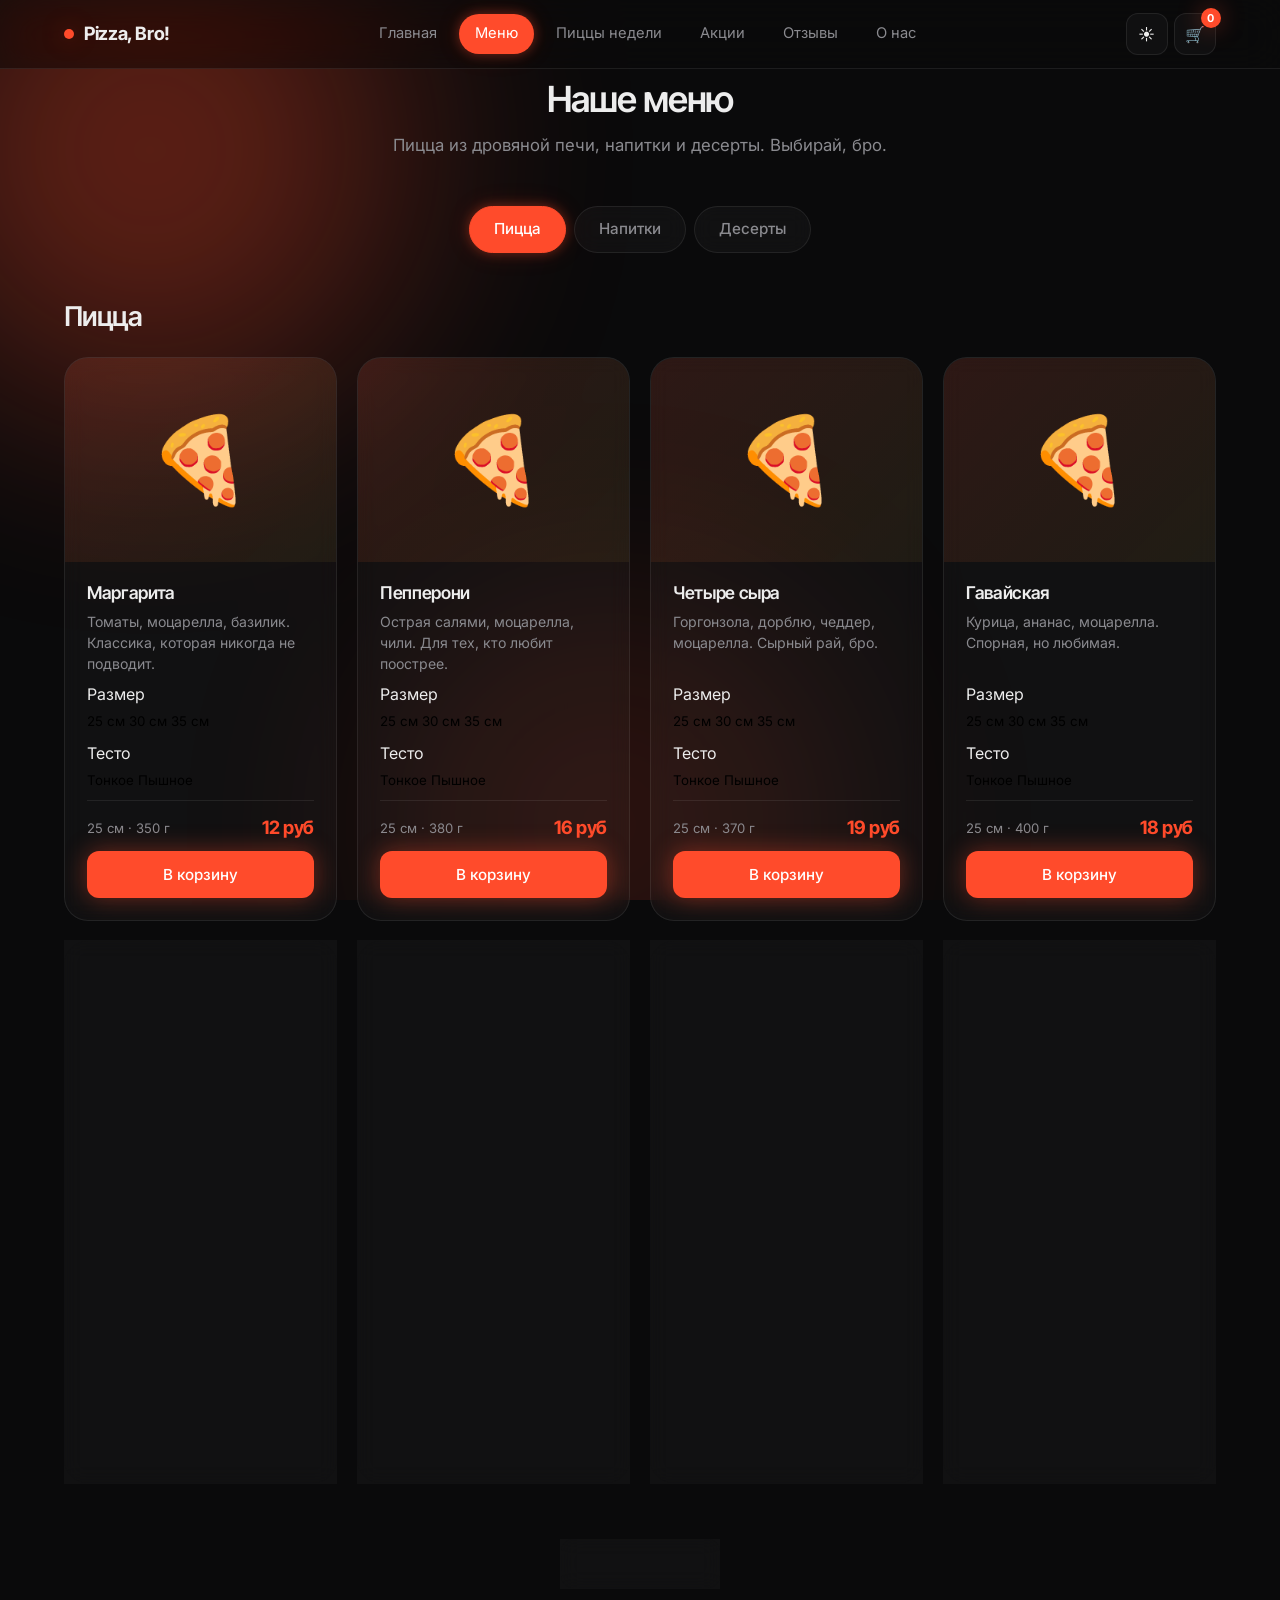
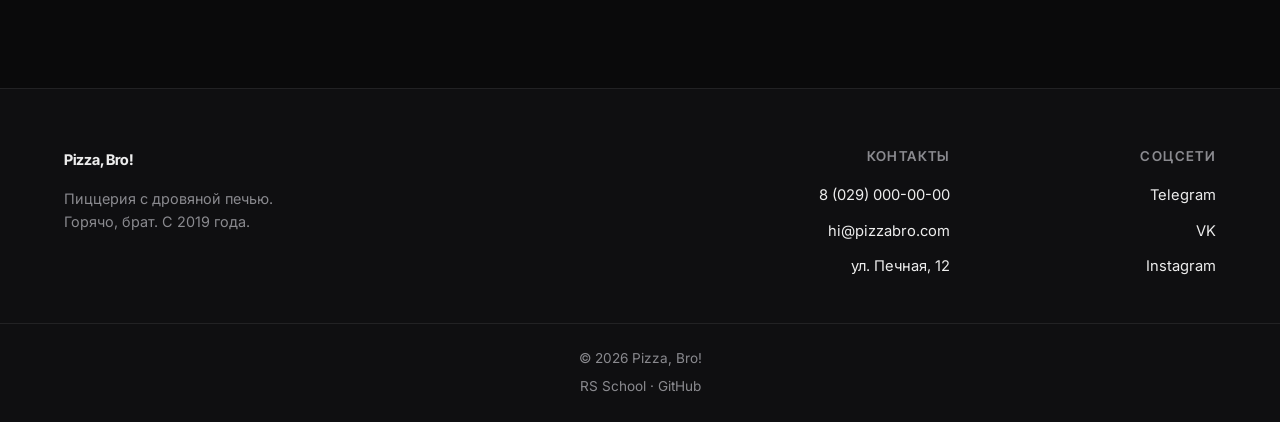
==== commit a8cfad6d: "fix: fix bugs" ====
--- a/catalog.html
+++ b/catalog.html
@@ -27,7 +27,7 @@
                 Pizza, Bro!
             </a>
 
-            <nav class="nav" id="nav" aria-label="Основная навигация">
+            <nav class="nav nav--desktop" aria-label="Основная навигация">
                 <ul class="nav__list">
                     <li><a href="index.html" class="nav__link">Главная</a></li>
                     <li><a href="catalog.html" class="nav__link nav__link--active">Меню</a></li>
@@ -42,16 +42,46 @@
                 <button class="icon-btn" id="themeToggle" type="button" aria-label="Сменить тему">
                     <span class="theme-toggle__icon">☀️</span>
                 </button>
-                <button class="icon-btn cart-btn" id="cartBtn" type="button" aria-label="Корзина">
-                    <span>🛒</span>
-                    <span class="cart-btn__count" id="cartCount">0</span>
-                </button>
+
+                <div class="cart-wrapper">
+                    <button class="icon-btn cart-btn" id="cartBtn" type="button" aria-label="Корзина">
+                        <span>🛒</span>
+                        <span class="cart-btn__count" id="cartCount">0</span>
+                    </button>
+
+                    <div class="cart-dropdown" id="cartDropdown" hidden>
+                        <div class="cart-dropdown__header">
+                            <h3 class="cart-dropdown__title">Корзина</h3>
+                            <button class="cart-dropdown__clear" id="cartClear" type="button">Очистить</button>
+                        </div>
+                        <div class="cart-dropdown__body" id="cartBody"></div>
+                        <div class="cart-dropdown__footer">
+                            <div class="cart-dropdown__total">
+                                <span>Итого:</span>
+                                <strong id="cartTotal">0 руб</strong>
+                            </div>
+                            <button class="btn btn--primary cart-dropdown__checkout" type="button">Оформить</button>
+                        </div>
+                    </div>
+                </div>
+
                 <button class="burger" id="burger" type="button" aria-label="Открыть меню" aria-expanded="false">
                     <span></span><span></span><span></span>
                 </button>
             </div>
         </div>
     </header>
+
+    <nav class="nav nav--mobile" id="nav" aria-label="Мобильная навигация">
+        <ul class="nav__list">
+            <li><a href="index.html" class="nav__link">Главная</a></li>
+            <li><a href="catalog.html" class="nav__link nav__link--active">Меню</a></li>
+            <li><a href="index.html#showcase" class="nav__link">Пиццы недели</a></li>
+            <li><a href="index.html#sale-pizzas" class="nav__link">Акции</a></li>
+            <li><a href="index.html#reviews" class="nav__link">Отзывы</a></li>
+            <li><a href="index.html#features" class="nav__link">О нас</a></li>
+        </ul>
+    </nav>
 
     <main>
 
@@ -63,13 +93,11 @@
 
                 <div class="catalog__categories">
 
-                    <input type="radio" name="category" id="cat-all" class="catalog__radio" checked>
-                    <input type="radio" name="category" id="cat-pizza" class="catalog__radio">
-                    <input type="radio" name="category" id="cat-drinks" class="catalog__radio">
-                    <input type="radio" name="category" id="cat-desserts" class="catalog__radio">
+                    <input type="radio" name="category" id="cat-pizza" value="pizza" class="catalog__radio" checked>
+                    <input type="radio" name="category" id="cat-drinks" value="drinks" class="catalog__radio">
+                    <input type="radio" name="category" id="cat-desserts" value="desserts" class="catalog__radio">
 
                     <div class="catalog__tabs" role="tablist" aria-label="Категории меню">
-                        <label for="cat-all" class="catalog__tab">Все</label>
                         <label for="cat-pizza" class="catalog__tab">Пицца</label>
                         <label for="cat-drinks" class="catalog__tab">Напитки</label>
                         <label for="cat-desserts" class="catalog__tab">Десерты</label>
@@ -79,366 +107,35 @@
 
                         <div class="catalog__panel catalog__panel--pizza">
                             <h2 class="catalog__category-title">Пицца</h2>
-                            <div class="catalog__grid catalog__grid--pizza">
-
-                                <article class="card">
-                                    <div class="card__img">
-                                        <img src="images/pizza-margherita.svg" alt="Пицца Маргарита с томатами, моцареллой и базиликом">
-                                    </div>
-                                    <div class="card__body">
-                                        <h3 class="card__title">Маргарита</h3>
-                                        <p class="card__desc">Томаты, моцарелла, базилик. Классика, которая никогда не подводит.</p>
-                                        <div class="card__meta">
-                                            <span class="card__weight">30 см · 450 г</span>
-                                            <span class="price">15 руб</span>
-                                        </div>
-                                    </div>
-                                </article>
-
-                                <article class="card">
-                                    <div class="card__img">
-                                        <img src="images/pizza-pepperoni.svg" alt="Пицца Пепперони с острой салями и чили">
-                                    </div>
-                                    <div class="card__body">
-                                        <h3 class="card__title">Пепперони</h3>
-                                        <p class="card__desc">Острая салями, моцарелла, чили. Для тех, кто любит поострее.</p>
-                                        <div class="card__meta">
-                                            <span class="card__weight">30 см · 480 г</span>
-                                            <span class="price">20 руб</span>
-                                        </div>
-                                    </div>
-                                </article>
-
-                                <article class="card">
-                                    <div class="card__img">
-                                        <img src="images/pizza-four-cheese.svg" alt="Пицца Четыре сыра с горгонзолой, дорблю, чеддером и моцареллой">
-                                    </div>
-                                    <div class="card__body">
-                                        <h3 class="card__title">Четыре сыра</h3>
-                                        <p class="card__desc">Горгонзола, дорблю, чеддер, моцарелла. Сырный рай, бро.</p>
-                                        <div class="card__meta">
-                                            <span class="card__weight">30 см · 470 г</span>
-                                            <span class="price">23 руб</span>
-                                        </div>
-                                    </div>
-                                </article>
-
-                                <article class="card">
-                                    <div class="card__img">
-                                        <img src="images/pizza-hawaiian.svg" alt="Пицца Гавайская с курицей, ананасами и сыром">
-                                    </div>
-                                    <div class="card__body">
-                                        <h3 class="card__title">Гавайская</h3>
-                                        <p class="card__desc">Курица, ананас, моцарелла. Спорная, но любимая.</p>
-                                        <div class="card__meta">
-                                            <span class="card__weight">30 см · 500 г</span>
-                                            <span class="price">22 руб</span>
-                                        </div>
-                                    </div>
-                                </article>
-
-                                <article class="card">
-                                    <div class="card__img">
-                                        <img src="images/pizza-bbq.svg" alt="Пицца Барбекю с курицей, луком и соусом барбекю">
-                                    </div>
-                                    <div class="card__body">
-                                        <h3 class="card__title">Барбекю</h3>
-                                        <p class="card__desc">Курица, красный лук, соус BBQ. Дымный вкус.</p>
-                                        <div class="card__meta">
-                                            <span class="card__weight">30 см · 510 г</span>
-                                            <span class="price">24 руб</span>
-                                        </div>
-                                    </div>
-                                </article>
-
-                                <article class="card">
-                                    <div class="card__img">
-                                        <img src="images/pizza-mushroom.svg" alt="Пицца Грибная с шампиньонами и моцареллой">
-                                    </div>
-                                    <div class="card__body">
-                                        <h3 class="card__title">Грибная</h3>
-                                        <p class="card__desc">Шампиньоны, моцарелла, трюфельное масло.</p>
-                                        <div class="card__meta">
-                                            <span class="card__weight">30 см · 460 г</span>
-                                            <span class="price">21 руб</span>
-                                        </div>
-                                    </div>
-                                </article>
-
-                                <article class="card">
-                                    <div class="card__img">
-                                        <img src="images/pizza-diablo.svg" alt="Пицца Дьябло с салями, халапеньо и чили">
-                                    </div>
-                                    <div class="card__body">
-                                        <h3 class="card__title">Дьябло</h3>
-                                        <p class="card__desc">Салями, халапеньо, чили. Огонь, брат.</p>
-                                        <div class="card__meta">
-                                            <span class="card__weight">30 см · 490 г</span>
-                                            <span class="price">25 руб</span>
-                                        </div>
-                                    </div>
-                                </article>
-
-                                <article class="card">
-                                    <div class="card__img">
-                                        <img src="images/pizza-veggie.svg" alt="Пицца Вегетарианская с перцем, томатами и оливками">
-                                    </div>
-                                    <div class="card__body">
-                                        <h3 class="card__title">Вегетарианская</h3>
-                                        <p class="card__desc">Перец, томаты, оливки, моцарелла. Без мяса.</p>
-                                        <div class="card__meta">
-                                            <span class="card__weight">30 см · 440 г</span>
-                                            <span class="price">19 руб</span>
-                                        </div>
-                                    </div>
-                                </article>
-
+                            <div class="catalog__grid catalog__grid--pizza"></div>
+                            <div class="catalog__more">
+                                <button class="btn btn--ghost catalog__more-btn" type="button" data-category="pizza">
+                                    Показать ещё
+                                </button>
                             </div>
                         </div>
 
                         <div class="catalog__panel catalog__panel--drinks">
                             <h2 class="catalog__category-title">Напитки</h2>
-                            <div class="catalog__grid catalog__grid--drinks">
-
-                                <article class="card">
-                                    <div class="card__img">
-                                        <img src="images/drink-lemonade.svg" alt="Домашний лимонад с мятой и лимоном">
-                                    </div>
-                                    <div class="card__body">
-                                        <h3 class="card__title">Лимонад</h3>
-                                        <p class="card__desc">Домашний, с мятой и лимоном.</p>
-                                        <div class="card__meta">
-                                            <span class="card__weight">0,5 л</span>
-                                            <span class="price">5 руб</span>
-                                        </div>
-                                    </div>
-                                </article>
-
-                                <article class="card">
-                                    <div class="card__img">
-                                        <img src="images/drink-cola.svg" alt="Кола классическая">
-                                    </div>
-                                    <div class="card__body">
-                                        <h3 class="card__title">Кола</h3>
-                                        <p class="card__desc">Классика, холодная.</p>
-                                        <div class="card__meta">
-                                            <span class="card__weight">0,5 л</span>
-                                            <span class="price">4 руб</span>
-                                        </div>
-                                    </div>
-                                </article>
-
-                                <article class="card">
-                                    <div class="card__img">
-                                        <img src="images/drink-juice.svg" alt="Апельсиновый сок">
-                                    </div>
-                                    <div class="card__body">
-                                        <h3 class="card__title">Апельсиновый сок</h3>
-                                        <p class="card__desc">Свежевыжатый.</p>
-                                        <div class="card__meta">
-                                            <span class="card__weight">0,3 л</span>
-                                            <span class="price">6 руб</span>
-                                        </div>
-                                    </div>
-                                </article>
-
-                                <article class="card">
-                                    <div class="card__img">
-                                        <img src="images/drink-water.svg" alt="Минеральная вода без газа">
-                                    </div>
-                                    <div class="card__body">
-                                        <h3 class="card__title">Вода</h3>
-                                        <p class="card__desc">Минеральная, без газа.</p>
-                                        <div class="card__meta">
-                                            <span class="card__weight">0,5 л</span>
-                                            <span class="price">3 руб</span>
-                                        </div>
-                                    </div>
-                                </article>
-
-                                <article class="card">
-                                    <div class="card__img">
-                                        <img src="images/drink-tea.svg" alt="Чёрный чай">
-                                    </div>
-                                    <div class="card__body">
-                                        <h3 class="card__title">Чай</h3>
-                                        <p class="card__desc">Чёрный или зелёный.</p>
-                                        <div class="card__meta">
-                                            <span class="card__weight">0,4 л</span>
-                                            <span class="price">3 руб</span>
-                                        </div>
-                                    </div>
-                                </article>
-
-                                <article class="card">
-                                    <div class="card__img">
-                                        <img src="images/drink-coffee.svg" alt="Кофе американо">
-                                    </div>
-                                    <div class="card__body">
-                                        <h3 class="card__title">Кофе</h3>
-                                        <p class="card__desc">Американо, свежесваренный.</p>
-                                        <div class="card__meta">
-                                            <span class="card__weight">0,3 л</span>
-                                            <span class="price">5 руб</span>
-                                        </div>
-                                    </div>
-                                </article>
-
-                                <article class="card">
-                                    <div class="card__img">
-                                        <img src="images/drink-milkshake.svg" alt="Молочный коктейль">
-                                    </div>
-                                    <div class="card__body">
-                                        <h3 class="card__title">Милкшейк</h3>
-                                        <p class="card__desc">Ванильный или шоколадный.</p>
-                                        <div class="card__meta">
-                                            <span class="card__weight">0,4 л</span>
-                                            <span class="price">7 руб</span>
-                                        </div>
-                                    </div>
-                                </article>
-
-                                <article class="card">
-                                    <div class="card__img">
-                                        <img src="images/drink-smoothie.svg" alt="Ягодный смузи">
-                                    </div>
-                                    <div class="card__body">
-                                        <h3 class="card__title">Смузи</h3>
-                                        <p class="card__desc">Ягодный, без сахара.</p>
-                                        <div class="card__meta">
-                                            <span class="card__weight">0,4 л</span>
-                                            <span class="price">8 руб</span>
-                                        </div>
-                                    </div>
-                                </article>
-
+                            <div class="catalog__grid catalog__grid--drinks"></div>
+                            <div class="catalog__more">
+                                <button class="btn btn--ghost catalog__more-btn" type="button" data-category="drinks">
+                                    Показать ещё
+                                </button>
                             </div>
                         </div>
 
                         <div class="catalog__panel catalog__panel--desserts">
                             <h2 class="catalog__category-title">Десерты</h2>
-                            <div class="catalog__grid catalog__grid--desserts">
-
-                                <article class="card">
-                                    <div class="card__img">
-                                        <img src="images/dessert-tiramisu.svg" alt="Тирамису с маскарпоне">
-                                    </div>
-                                    <div class="card__body">
-                                        <h3 class="card__title">Тирамису</h3>
-                                        <p class="card__desc">Классический, с маскарпоне.</p>
-                                        <div class="card__meta">
-                                            <span class="card__weight">150 г</span>
-                                            <span class="price">8 руб</span>
-                                        </div>
-                                    </div>
-                                </article>
-
-                                <article class="card">
-                                    <div class="card__img">
-                                        <img src="images/dessert-cheesecake.svg" alt="Чизкейк Нью-Йорк с ягодным соусом">
-                                    </div>
-                                    <div class="card__body">
-                                        <h3 class="card__title">Чизкейк</h3>
-                                        <p class="card__desc">Нью-Йорк, с ягодным соусом.</p>
-                                        <div class="card__meta">
-                                            <span class="card__weight">140 г</span>
-                                            <span class="price">7 руб</span>
-                                        </div>
-                                    </div>
-                                </article>
-
-                                <article class="card">
-                                    <div class="card__img">
-                                        <img src="images/dessert-brownie.svg" alt="Шоколадный брауни с орехами">
-                                    </div>
-                                    <div class="card__body">
-                                        <h3 class="card__title">Брауни</h3>
-                                        <p class="card__desc">Шоколадный, с орехами.</p>
-                                        <div class="card__meta">
-                                            <span class="card__weight">120 г</span>
-                                            <span class="price">6 руб</span>
-                                        </div>
-                                    </div>
-                                </article>
-
-                                <article class="card">
-                                    <div class="card__img">
-                                        <img src="images/dessert-panna-cotta.svg" alt="Панна котта с ванилью и ягодами">
-                                    </div>
-                                    <div class="card__body">
-                                        <h3 class="card__title">Панна котта</h3>
-                                        <p class="card__desc">С ванилью и ягодами.</p>
-                                        <div class="card__meta">
-                                            <span class="card__weight">130 г</span>
-                                            <span class="price">7 руб</span>
-                                        </div>
-                                    </div>
-                                </article>
-
-                                <article class="card">
-                                    <div class="card__img">
-                                        <img src="images/dessert-eclair.svg" alt="Эклер с заварным кремом">
-                                    </div>
-                                    <div class="card__body">
-                                        <h3 class="card__title">Эклер</h3>
-                                        <p class="card__desc">С заварным кремом.</p>
-                                        <div class="card__meta">
-                                            <span class="card__weight">90 г</span>
-                                            <span class="price">4 руб</span>
-                                        </div>
-                                    </div>
-                                </article>
-
-                                <article class="card">
-                                    <div class="card__img">
-                                        <img src="images/dessert-macaron.svg" alt="Миндальное пирожное макарон">
-                                    </div>
-                                    <div class="card__body">
-                                        <h3 class="card__title">Макарон</h3>
-                                        <p class="card__desc">Миндальный, 3 шт.</p>
-                                        <div class="card__meta">
-                                            <span class="card__weight">60 г</span>
-                                            <span class="price">5 руб</span>
-                                        </div>
-                                    </div>
-                                </article>
-
-                                <article class="card">
-                                    <div class="card__img">
-                                        <img src="images/dessert-ice-cream.svg" alt="Мороженое пломбир">
-                                    </div>
-                                    <div class="card__body">
-                                        <h3 class="card__title">Мороженое</h3>
-                                        <p class="card__desc">Пломбир, 2 шарика.</p>
-                                        <div class="card__meta">
-                                            <span class="card__weight">120 г</span>
-                                            <span class="price">5 руб</span>
-                                        </div>
-                                    </div>
-                                </article>
-
-                                <article class="card">
-                                    <div class="card__img">
-                                        <img src="images/dessert-pancakes.svg" alt="Панкейки с кленовым сиропом">
-                                    </div>
-                                    <div class="card__body">
-                                        <h3 class="card__title">Панкейки</h3>
-                                        <p class="card__desc">С кленовым сиропом.</p>
-                                        <div class="card__meta">
-                                            <span class="card__weight">180 г</span>
-                                            <span class="price">8 руб</span>
-                                        </div>
-                                    </div>
-                                </article>
-
+                            <div class="catalog__grid catalog__grid--desserts"></div>
+                            <div class="catalog__more">
+                                <button class="btn btn--ghost catalog__more-btn" type="button" data-category="desserts">
+                                    Показать ещё
+                                </button>
                             </div>
                         </div>
 
                     </div>
-                </div>
-
-                <div class="catalog__more">
-                    <button class="btn btn--ghost catalog__more-btn" type="button">Показать ещё</button>
                 </div>
             </div>
         </section>
@@ -490,6 +187,22 @@
         </div>
     </footer>
 
+    <!-- ================= MODAL ================= -->
+    <div class="modal" id="modal" hidden>
+        <div class="modal__overlay" data-modal-close></div>
+        <div class="modal__dialog" role="dialog" aria-modal="true" aria-labelledby="modalTitle">
+            <button class="modal__close" type="button" aria-label="Закрыть" data-modal-close>
+                <span></span><span></span>
+            </button>
+            <div class="modal__content" id="modalContent"></div>
+        </div>
+    </div>
+
+    <script src="js/products.js"></script>
     <script src="js/theme.js"></script>
+    <script src="js/burger.js"></script>
+    <script src="js/cart.js"></script>
+    <script src="js/catalog.js"></script>
+    <script src="js/modal.js"></script>
 </body>
 </html>
--- a/css/style.css
+++ b/css/style.css
@@ -201,19 +201,23 @@
     box-shadow: var(--glow-sm);
 }
 
-.btn--primary:hover {
-    background: var(--accent-hover);
-    color: #fff;
-    transform: translateY(-2px);
-    box-shadow: var(--glow-btn);
+@media (hover: hover) {
+    .btn--primary:hover {
+        background: var(--accent-hover);
+        color: #fff;
+        transform: translateY(-2px);
+        box-shadow: var(--glow-btn);
+    }
 }
 
 .btn__arrow {
     transition: transform var(--transition);
 }
 
-.btn--primary:hover .btn__arrow {
-    transform: translateX(4px);
+@media (hover: hover) {
+    .btn--primary:hover .btn__arrow {
+        transform: translateX(4px);
+    }
 }
 
 .btn--ghost {
@@ -223,12 +227,14 @@
     backdrop-filter: blur(10px);
 }
 
-.btn--ghost:hover {
-    background: var(--accent);
-    border-color: var(--accent);
-    color: #fff;
-    transform: translateY(-2px);
-    box-shadow: var(--glow-btn);
+@media (hover: hover) {
+    .btn--ghost:hover {
+        background: var(--accent);
+        border-color: var(--accent);
+        color: #fff;
+        transform: translateY(-2px);
+        box-shadow: var(--glow-btn);
+    }
 }
 
 .btn--small {
@@ -239,10 +245,12 @@
     border-radius: var(--radius-sm);
 }
 
-.btn--small:hover {
-    background: var(--accent-hover);
-    color: #fff;
-    box-shadow: var(--glow-btn);
+@media (hover: hover) {
+    .btn--small:hover {
+        background: var(--accent-hover);
+        color: #fff;
+        box-shadow: var(--glow-btn);
+    }
 }
 
 /* ============================================================
@@ -250,8 +258,10 @@
    ============================================================ */
 
 .header {
-    position: sticky;
+    position: fixed;
     top: 0;
+    left: 0;
+    right: 0;
     z-index: 100;
     background: rgba(10, 10, 11, .6);
     backdrop-filter: saturate(180%) blur(20px);
@@ -317,10 +327,12 @@
     transition: var(--transition);
 }
 
-.nav__link:hover {
-    color: #fff;
-    background: var(--accent);
-    box-shadow: var(--glow-btn);
+@media (hover: hover) {
+    .nav__link:hover {
+        color: #fff;
+        background: var(--accent);
+        box-shadow: var(--glow-btn);
+    }
 }
 
 .nav__link--active {
@@ -330,11 +342,13 @@
     cursor: not-allowed;
 }
 
-.nav__link--active:hover {
-    color: #fff;
-    background: var(--accent);
-    box-shadow: var(--glow-btn);
-    cursor: not-allowed;
+@media (hover: hover) {
+    .nav__link--active:hover {
+        color: #fff;
+        background: var(--accent);
+        box-shadow: var(--glow-btn);
+        cursor: not-allowed;
+    }
 }
 
 .header__actions {
@@ -357,19 +371,23 @@
     transition: var(--transition);
 }
 
-.icon-btn:hover {
-    background: var(--accent);
-    border-color: var(--accent);
-    color: #fff;
-    transform: translateY(-1px);
-    box-shadow: var(--glow-btn);
-}
-
-#themeToggle:hover {
-    background: var(--card-hover);
-    border-color: rgba(255, 75, 43, .4);
-    color: var(--accent);
-    box-shadow: var(--glow-btn);
+@media (hover: hover) {
+    .icon-btn:hover {
+        background: var(--accent);
+        border-color: var(--accent);
+        color: #fff;
+        transform: translateY(-1px);
+        box-shadow: var(--glow-btn);
+    }
+}
+
+@media (hover: hover) {
+    #themeToggle:hover {
+        background: var(--card-hover);
+        border-color: rgba(255, 75, 43, .4);
+        color: var(--accent);
+        box-shadow: var(--glow-btn);
+    }
 }
 
 .cart-btn__count {
@@ -402,6 +420,8 @@
     padding: 0;
     cursor: pointer;
     transition: var(--transition);
+    position: relative;
+    z-index: 101;
 }
 
 .burger span {
@@ -411,52 +431,97 @@
     background: var(--text);
     border-radius: 2px;
     transition: var(--transition);
-}
-
-.burger:hover {
-    background: transparent;
-    box-shadow: none;
-    transform: none;
-}
-
-.burger:hover span {
-    background: var(--accent);
+    transform-origin: center;
+}
+
+@media (hover: hover) {
+    .burger:hover {
+        background: transparent;
+        box-shadow: none;
+        transform: none;
+    }
+
+    .burger:hover span {
+        background: var(--accent);
+    }
+}
+
+.burger--active span:nth-child(1) {
+    transform: translateY(7px) rotate(45deg);
+}
+
+.burger--active span:nth-child(2) {
+    opacity: 0;
+    transform: scaleX(0);
+}
+
+.burger--active span:nth-child(3) {
+    transform: translateY(-7px) rotate(-45deg);
+}
+
+@media (hover: hover) {
+    .burger--active:hover span {
+        background: var(--accent);
+    }
+}
+
+/* Мобильный nav — скрыт по умолчанию */
+.nav--mobile {
+    display: none;
 }
 
 @media (max-width: 865px) {
-    .nav {
+    /* Header НЕ меняем — работает как на десктопе, с blur */
+
+    .nav--desktop {
+        display: none;
+    }
+
+    .nav--mobile {
         position: fixed;
         top: 68px;
         left: 0;
         right: 0;
-        display: none;
-        background: transparent;
-        backdrop-filter: none;
-        -webkit-backdrop-filter: none;
-        border-bottom: none;
-        padding: 16px 20px 20px;
+        bottom: 0;
+        display: flex;
+        flex-direction: column;
+        background: var(--bg);
+        padding: 24px 20px;
         z-index: 99;
-    }
-
-    .nav--open {
-        display: block;
-    }
-
-    .nav__list {
+        opacity: 0;
+        visibility: hidden;
+        transform: translateY(-10px);
+        transition: opacity .3s ease, transform .3s ease, visibility .3s ease;
+        overflow-y: auto;
+        height: calc(100vh - 68px);
+    }
+
+    .nav--mobile.nav--open {
+        opacity: 1;
+        visibility: visible;
+        transform: translateY(0);
+    }
+
+    .nav--mobile .nav__list {
         flex-direction: column;
         gap: 8px;
         align-items: stretch;
-    }
-
-    .nav__link {
+        width: 100%;
+    }
+
+    .nav--mobile .nav__link {
         display: block;
         padding: 14px 20px;
         background: var(--card);
         border: 1px solid var(--border);
-        backdrop-filter: blur(20px);
-        -webkit-backdrop-filter: blur(20px);
         border-radius: var(--radius-sm);
         text-align: center;
+        font-size: 1rem;
+    }
+
+    .nav--mobile .nav__link--active {
+        background: var(--accent);
+        border-color: var(--accent);
     }
 
     .burger {
@@ -809,6 +874,44 @@
     .hero__stats span {
         font-size: .75rem;
     }
+}
+
+/* ============================================================
+   CAROUSEL DOTS — базовый
+   ============================================================ */
+
+.carousel__dots {
+    position: absolute;
+    left: 50%;
+    bottom: 0;
+    transform: translateX(-50%);
+    display: flex;
+    gap: 10px;
+    z-index: 3;
+}
+
+.carousel__dot {
+    width: 10px;
+    height: 10px;
+    border-radius: 50%;
+    background: var(--border-hover);
+    border: none;
+    padding: 0;
+    cursor: pointer;
+    transition: var(--transition);
+}
+
+@media (hover: hover) {
+    .carousel__dot:hover {
+        background: var(--accent);
+    }
+}
+
+.carousel__dot--active {
+    background: var(--accent);
+    box-shadow: var(--glow-btn);
+    width: 28px;
+    border-radius: var(--radius-pill);
 }
 
 /* ============================================================
@@ -902,11 +1005,13 @@
     transition: var(--transition);
 }
 
-.carousel__tag:hover {
-    background: var(--accent);
-    border-color: var(--accent);
-    color: #fff;
-    box-shadow: var(--glow-btn);
+@media (hover: hover) {
+    .carousel__tag:hover {
+        background: var(--accent);
+        border-color: var(--accent);
+        color: #fff;
+        box-shadow: var(--glow-btn);
+    }
 }
 
 .carousel__tag--hot {
@@ -980,11 +1085,13 @@
     transform: translateY(-1px);
 }
 
-.carousel__arrow:hover {
-    background: var(--accent);
-    border-color: var(--accent);
-    color: #fff;
-    transform: translateY(-50%);
+@media (hover: hover) {
+    .carousel__arrow:hover {
+        background: var(--accent);
+        border-color: var(--accent);
+        color: #fff;
+        transform: translateY(-50%);
+    }
 }
 
 .carousel__arrow--prev {
@@ -1000,10 +1107,12 @@
     border-color: rgba(0, 0, 0, .08);
 }
 
-[data-theme="light"] .carousel__arrow:hover {
-    background: var(--accent);
-    border-color: var(--accent);
-    color: #fff;
+@media (hover: hover) {
+    [data-theme="light"] .carousel__arrow:hover {
+        background: var(--accent);
+        border-color: var(--accent);
+        color: #fff;
+    }
 }
 
 @media (max-width: 1200px) and (min-width: 1025px) {
@@ -1050,7 +1159,7 @@
     }
 
     .carousel__stage {
-        padding-bottom: 60px;
+        padding-bottom: 70px;
     }
 
     .carousel__inner {
@@ -1122,8 +1231,8 @@
         margin-right: -50px;
     }
 
-    .carousel__arrow:hover {
-        transform: translateY(-2px);
+    .carousel__dots {
+        bottom: 55px;
     }
 }
 
@@ -1137,7 +1246,7 @@
     }
 
     .carousel__stage {
-        padding-bottom: 56px;
+        padding-bottom: 64px;
     }
 
     .carousel__inner {
@@ -1176,17 +1285,36 @@
     }
 
     .carousel__arrow {
+        top: auto;
+        bottom: 0;
         width: 38px;
         height: 38px;
         font-size: .9rem;
     }
 
     .carousel__arrow--prev {
+        left: 50%;
+        right: auto;
         margin-left: -44px;
     }
 
     .carousel__arrow--next {
+        right: 50%;
+        left: auto;
         margin-right: -44px;
+    }
+
+    .carousel__dots {
+        bottom: 46px;
+    }
+
+    .carousel__dot {
+        width: 8px;
+        height: 8px;
+    }
+
+    .carousel__dot--active {
+        width: 22px;
     }
 }
 
@@ -1216,14 +1344,18 @@
     flex-direction: column;
 }
 
-.sale-card:hover {
-    border-color: var(--border-hover);
-    transform: translateY(-6px);
-    box-shadow: 0 20px 40px rgba(0, 0, 0, .3);
-}
-
-[data-theme="light"] .sale-card:hover {
-    box-shadow: 0 20px 40px rgba(0, 0, 0, .08);
+@media (hover: hover) {
+    .sale-card:hover {
+        border-color: var(--border-hover);
+        transform: translateY(-6px);
+        box-shadow: 0 20px 40px rgba(0, 0, 0, .3);
+    }
+}
+
+@media (hover: hover) {
+    [data-theme="light"] .sale-card:hover {
+        box-shadow: 0 20px 40px rgba(0, 0, 0, .08);
+    }
 }
 
 .sale-card__badge {
@@ -1257,8 +1389,10 @@
     display: block;
 }
 
-.sale-card:hover .sale-card__img {
-    transform: scale(1.08) rotate(6deg);
+@media (hover: hover) {
+    .sale-card:hover .sale-card__img {
+        transform: scale(1.08) rotate(6deg);
+    }
 }
 
 .sale-card__body {
@@ -1305,10 +1439,12 @@
     transition: var(--transition);
 }
 
-.link-more:hover {
-    background: var(--accent);
-    color: #fff;
-    box-shadow: var(--glow-btn);
+@media (hover: hover) {
+    .link-more:hover {
+        background: var(--accent);
+        color: #fff;
+        box-shadow: var(--glow-btn);
+    }
 }
 
 /* ============================================================
@@ -1450,10 +1586,12 @@
     transition: var(--transition);
 }
 
-.review:hover {
-    background: var(--card-hover);
-    border-color: var(--border-hover);
-    transform: translateY(-4px);
+@media (hover: hover) {
+    .review:hover {
+        background: var(--card-hover);
+        border-color: var(--border-hover);
+        transform: translateY(-4px);
+    }
 }
 
 .review p {
@@ -1523,14 +1661,16 @@
     transition: var(--transition);
 }
 
-.feature:hover {
-    background: var(--card-hover);
-    border-color: var(--border-hover);
-    transform: translateY(-6px);
-}
-
-.feature:hover::before {
-    opacity: 1;
+@media (hover: hover) {
+    .feature:hover {
+        background: var(--card-hover);
+        border-color: var(--border-hover);
+        transform: translateY(-6px);
+    }
+
+    .feature:hover::before {
+        opacity: 1;
+    }
 }
 
 .feature__icon {
@@ -1540,8 +1680,10 @@
     transition: var(--transition);
 }
 
-.feature:hover .feature__icon {
-    transform: scale(1.15) rotate(-5deg);
+@media (hover: hover) {
+    .feature:hover .feature__icon {
+        transform: scale(1.15) rotate(-5deg);
+    }
 }
 
 .feature h3 {
@@ -1647,9 +1789,11 @@
     display: inline-block;
 }
 
-.footer__col a:hover {
-    color: var(--accent);
-    text-shadow: 0 0 12px rgba(255, 75, 43, .4);
+@media (hover: hover) {
+    .footer__col a:hover {
+        color: var(--accent);
+        text-shadow: 0 0 12px rgba(255, 75, 43, .4);
+    }
 }
 
 .footer__bottom {
@@ -1669,9 +1813,11 @@
     transition: var(--transition);
 }
 
-.footer__bottom a:hover {
-    color: var(--accent);
-    text-shadow: 0 0 12px rgba(255, 75, 43, .4);
+@media (hover: hover) {
+    .footer__bottom a:hover {
+        color: var(--accent);
+        text-shadow: 0 0 12px rgba(255, 75, 43, .4);
+    }
 }
 
 @media (max-width: 1024px) {
@@ -1732,4 +1878,423 @@
     .footer__col ul {
         align-items: center;
     }
+}
+
+/* ============================================================
+   CART DROPDOWN
+   ============================================================ */
+
+.cart-wrapper {
+    position: relative;
+}
+
+.cart-dropdown {
+    position: absolute;
+    top: calc(100% + 12px);
+    right: 0;
+    width: 340px;
+    max-width: calc(100vw - 32px);
+    background: var(--bg);
+    border: 1px solid var(--border);
+    border-radius: var(--radius-sm);
+    box-shadow: 0 20px 60px rgba(0, 0, 0, .5);
+    z-index: 150;
+    display: flex;
+    flex-direction: column;
+    max-height: 480px;
+    animation: cartIn .2s cubic-bezier(.16, 1, .3, 1);
+}
+
+[data-theme="light"] .cart-dropdown {
+    box-shadow: 0 20px 60px rgba(0, 0, 0, .12);
+}
+
+.cart-dropdown[hidden] {
+    display: none;
+}
+
+@keyframes cartIn {
+    from {
+        opacity: 0;
+        transform: translateY(-8px);
+    }
+    to {
+        opacity: 1;
+        transform: translateY(0);
+    }
+}
+
+.cart-dropdown__header {
+    display: flex;
+    justify-content: space-between;
+    align-items: center;
+    padding: 16px 18px;
+    border-bottom: 1px solid var(--border);
+}
+
+.cart-dropdown__title {
+    font-family: var(--font-display);
+    font-size: 1rem;
+    font-weight: 600;
+    letter-spacing: -.02em;
+}
+
+.cart-dropdown__clear {
+    font-size: .78rem;
+    color: var(--text-muted);
+    background: none;
+    border: none;
+    cursor: pointer;
+    transition: var(--transition);
+    padding: 4px 8px;
+    border-radius: var(--radius-sm);
+}
+
+@media (hover: hover) {
+    .cart-dropdown__clear:hover {
+        color: var(--accent);
+        background: var(--card-hover);
+    }
+}
+
+.cart-dropdown__body {
+    flex: 1;
+    min-height: 0;
+    max-height: 320px;
+    overflow-y: auto;
+    padding: 8px;
+    scrollbar-width: thin;
+    scrollbar-color: var(--border) transparent;
+    overscroll-behavior: contain;
+}
+
+.cart-dropdown__body::-webkit-scrollbar {
+    width: 6px;
+}
+
+.cart-dropdown__body::-webkit-scrollbar-thumb {
+    background: var(--border);
+    border-radius: 3px;
+}
+
+.cart-dropdown__empty {
+    padding: 32px 16px;
+    text-align: center;
+    color: var(--text-muted);
+    font-size: .9rem;
+}
+
+.cart-item {
+    display: grid;
+    grid-template-columns: 48px 1fr auto;
+    gap: 12px;
+    align-items: center;
+    padding: 10px 12px;
+    border-radius: var(--radius-sm);
+    transition: var(--transition);
+}
+
+@media (hover: hover) {
+    .cart-item:hover {
+        background: var(--card-hover);
+    }
+}
+
+.cart-item__img {
+    width: 48px;
+    height: 48px;
+    border-radius: var(--radius-sm);
+    background: linear-gradient(135deg, rgba(255, 75, 43, .12), rgba(255, 201, 60, .06));
+    display: flex;
+    align-items: center;
+    justify-content: center;
+    overflow: hidden;
+    flex-shrink: 0;
+}
+
+.cart-item__img img {
+    width: 70%;
+    height: 70%;
+    object-fit: contain;
+    display: block;
+}
+
+.cart-item__info {
+    display: flex;
+    flex-direction: column;
+    gap: 2px;
+    min-width: 0;
+}
+
+.cart-item__name {
+    font-size: .88rem;
+    font-weight: 600;
+    line-height: 1.2;
+    white-space: nowrap;
+    overflow: hidden;
+    text-overflow: ellipsis;
+}
+
+.cart-item__meta {
+    font-size: .72rem;
+    color: var(--text-muted);
+    white-space: nowrap;
+    overflow: hidden;
+    text-overflow: ellipsis;
+}
+
+.cart-item__price {
+    font-size: .85rem;
+    font-weight: 700;
+    color: var(--accent);
+    font-family: var(--font-display);
+}
+
+.cart-item__controls {
+    display: flex;
+    align-items: center;
+    gap: 6px;
+}
+
+.cart-item__qty-btn {
+    width: 24px;
+    height: 24px;
+    border-radius: 50%;
+    background: var(--card);
+    border: 1px solid var(--border);
+    color: var(--text);
+    font-size: .85rem;
+    line-height: 1;
+    cursor: pointer;
+    transition: var(--transition);
+    display: flex;
+    align-items: center;
+    justify-content: center;
+    padding: 0;
+}
+
+@media (hover: hover) {
+    .cart-item__qty-btn:hover {
+        background: var(--accent);
+        border-color: var(--accent);
+        color: #fff;
+    }
+}
+
+.cart-item__qty {
+    min-width: 20px;
+    text-align: center;
+    font-size: .85rem;
+    font-weight: 600;
+}
+
+.cart-item__remove {
+    width: 24px;
+    height: 24px;
+    border-radius: 50%;
+    background: transparent;
+    border: none;
+    color: var(--text-muted);
+    font-size: 1rem;
+    line-height: 1;
+    cursor: pointer;
+    transition: var(--transition);
+    display: flex;
+    align-items: center;
+    justify-content: center;
+    padding: 0;
+}
+
+@media (hover: hover) {
+    .cart-item__remove:hover {
+        color: var(--accent);
+        background: var(--card-hover);
+    }
+}
+
+.cart-dropdown__footer {
+    padding: 14px 18px 16px;
+    border-top: 1px solid var(--border);
+    display: flex;
+    flex-direction: column;
+    gap: 10px;
+}
+
+.cart-dropdown__total {
+    display: flex;
+    justify-content: space-between;
+    align-items: center;
+    font-size: .9rem;
+    color: var(--text-muted);
+}
+
+.cart-dropdown__total strong {
+    font-family: var(--font-display);
+    font-size: 1.15rem;
+    font-weight: 700;
+    color: var(--accent);
+    letter-spacing: -.02em;
+}
+
+.cart-dropdown__checkout {
+    width: 100%;
+    justify-content: center;
+}
+
+@media (max-width: 480px) {
+    .cart-dropdown {
+        position: fixed;
+        top: 76px;
+        left: 12px;
+        right: 12px;
+        width: auto;
+        max-width: none;
+        max-height: calc(100vh - 100px);
+    }
+
+    .cart-item {
+        grid-template-columns: 40px 1fr auto;
+        gap: 8px;
+        padding: 8px 10px;
+    }
+
+    .cart-item__img {
+        width: 40px;
+        height: 40px;
+    }
+
+    .cart-item__name {
+        font-size: .82rem;
+    }
+
+    .cart-item__price {
+        font-size: .8rem;
+    }
+
+    .cart-item__qty-btn {
+        width: 22px;
+        height: 22px;
+        font-size: .78rem;
+    }
+
+    .cart-item__qty {
+        min-width: 16px;
+        font-size: .8rem;
+    }
+
+    .cart-item__remove {
+        width: 22px;
+        height: 22px;
+        font-size: .9rem;
+    }
+}
+
+@media (max-width: 380px) {
+    .cart-dropdown {
+        top: 72px;
+        left: 8px;
+        right: 8px;
+        max-height: calc(100vh - 92px);
+    }
+
+    .cart-dropdown__header {
+        padding: 12px 14px;
+    }
+
+    .cart-dropdown__footer {
+        padding: 12px 14px 14px;
+    }
+
+    .cart-item {
+        grid-template-columns: 36px 1fr auto;
+        gap: 6px;
+        padding: 6px 8px;
+    }
+
+    .cart-item__img {
+        width: 36px;
+        height: 36px;
+    }
+}
+
+/* ============================================================
+   NO-SCROLL
+   ============================================================ */
+
+html.no-scroll,
+body.no-scroll {
+    overflow: hidden;
+}
+
+/* ============================================================
+   MOBILE FIXES
+   ============================================================ */
+
+* {
+    -webkit-tap-highlight-color: transparent;
+}
+
+button,
+a,
+.btn,
+.icon-btn,
+.nav__link,
+.catalog__tab,
+.card__option-btn,
+.modal__option-btn,
+.cart-item__qty-btn,
+.cart-item__remove,
+.burger,
+.carousel__arrow,
+.carousel__dot,
+.carousel__btn,
+.carousel__tag,
+.sale-card .btn {
+    touch-action: manipulation;
+    -webkit-tap-highlight-color: transparent;
+    -webkit-touch-callout: none;
+    -webkit-user-select: none;
+    user-select: none;
+}
+
+input,
+textarea,
+select {
+    font-size: 16px;
+}
+
+html,
+body {
+    overscroll-behavior-y: contain;
+}
+
+.carousel__arrow:focus,
+.carousel__dot:focus,
+.carousel__btn:focus,
+.btn:focus,
+.icon-btn:focus,
+.catalog__tab:focus,
+.card__option-btn:focus,
+.modal__option-btn:focus,
+.cart-item__qty-btn:focus,
+.cart-item__remove:focus,
+.burger:focus,
+.nav__link:focus {
+    outline: none;
+}
+
+.carousel__arrow:focus-visible,
+.carousel__dot:focus-visible,
+.carousel__btn:focus-visible,
+.btn:focus-visible,
+.icon-btn:focus-visible,
+.catalog__tab:focus-visible,
+.card__option-btn:focus-visible,
+.modal__option-btn:focus-visible,
+.cart-item__qty-btn:focus-visible,
+.cart-item__remove:focus-visible,
+.burger:focus-visible,
+.nav__link:focus-visible {
+    outline: 2px solid var(--accent);
+    outline-offset: 2px;
 }
